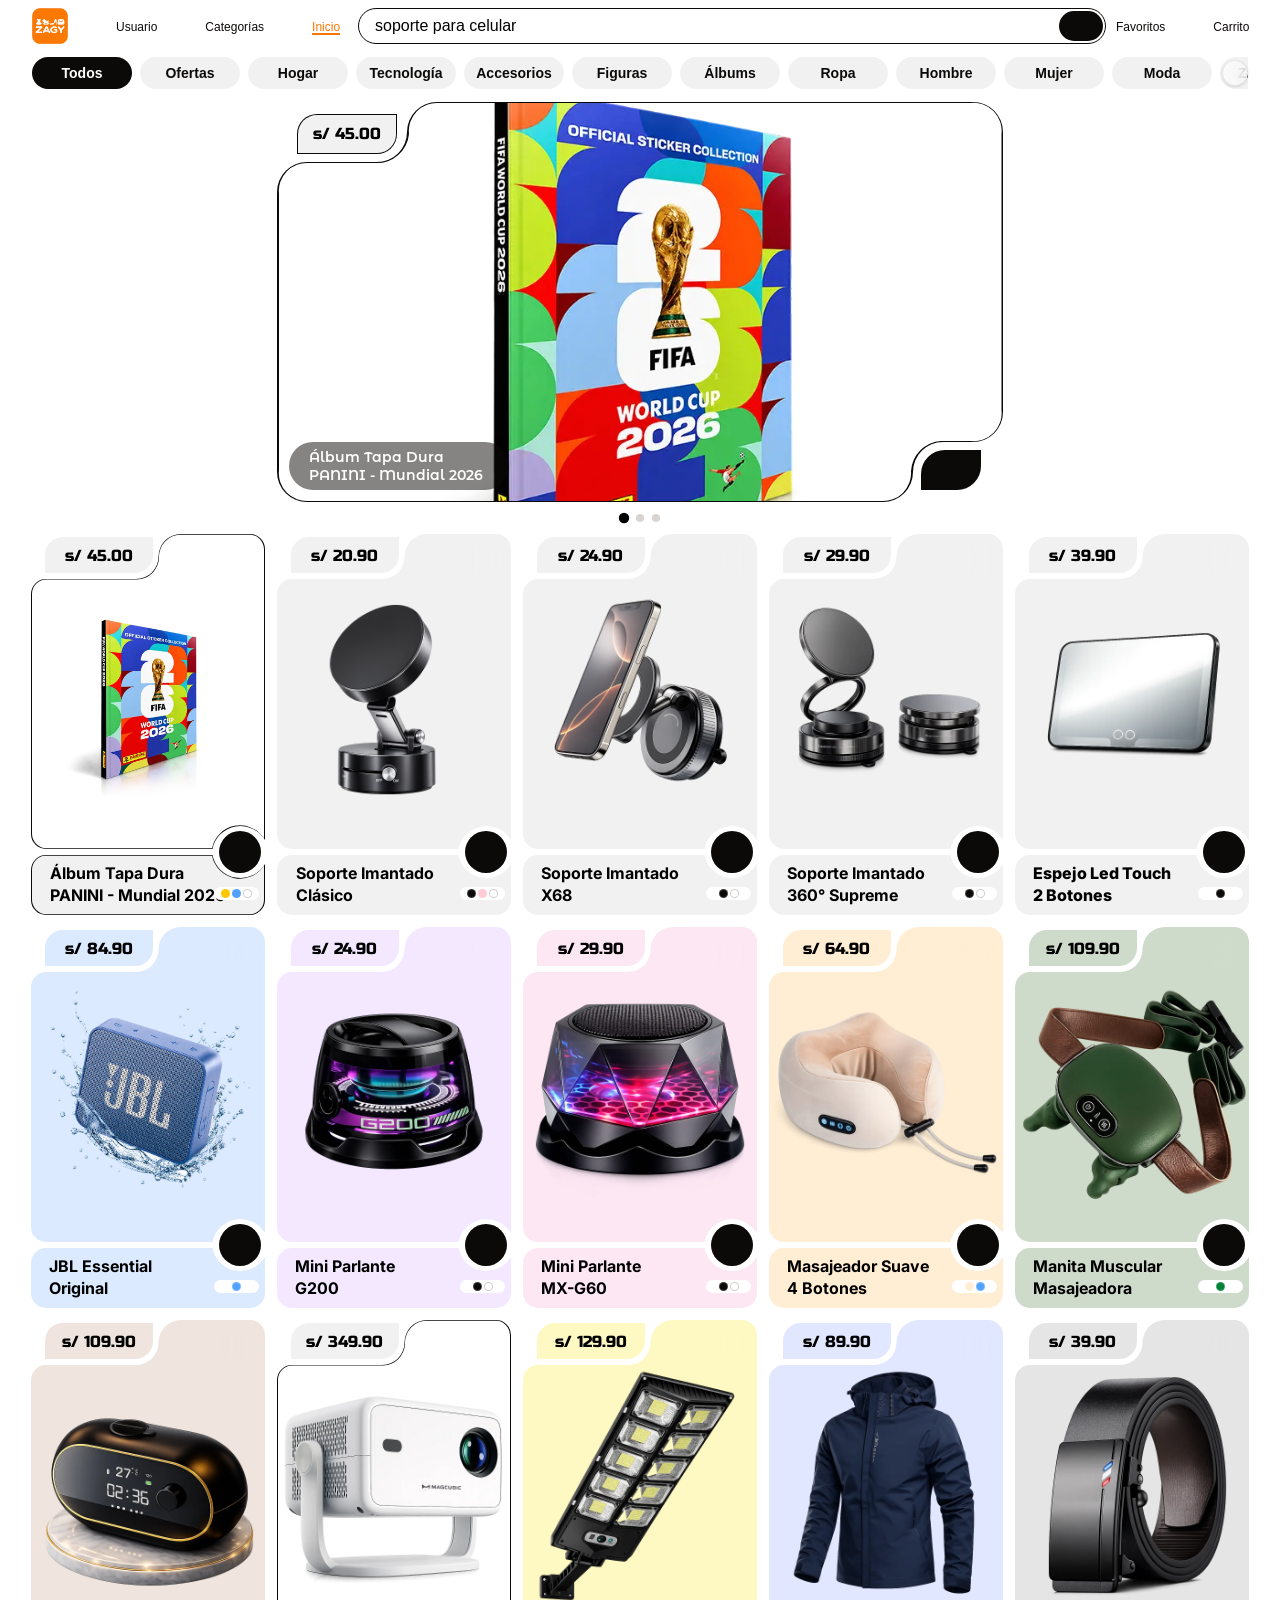
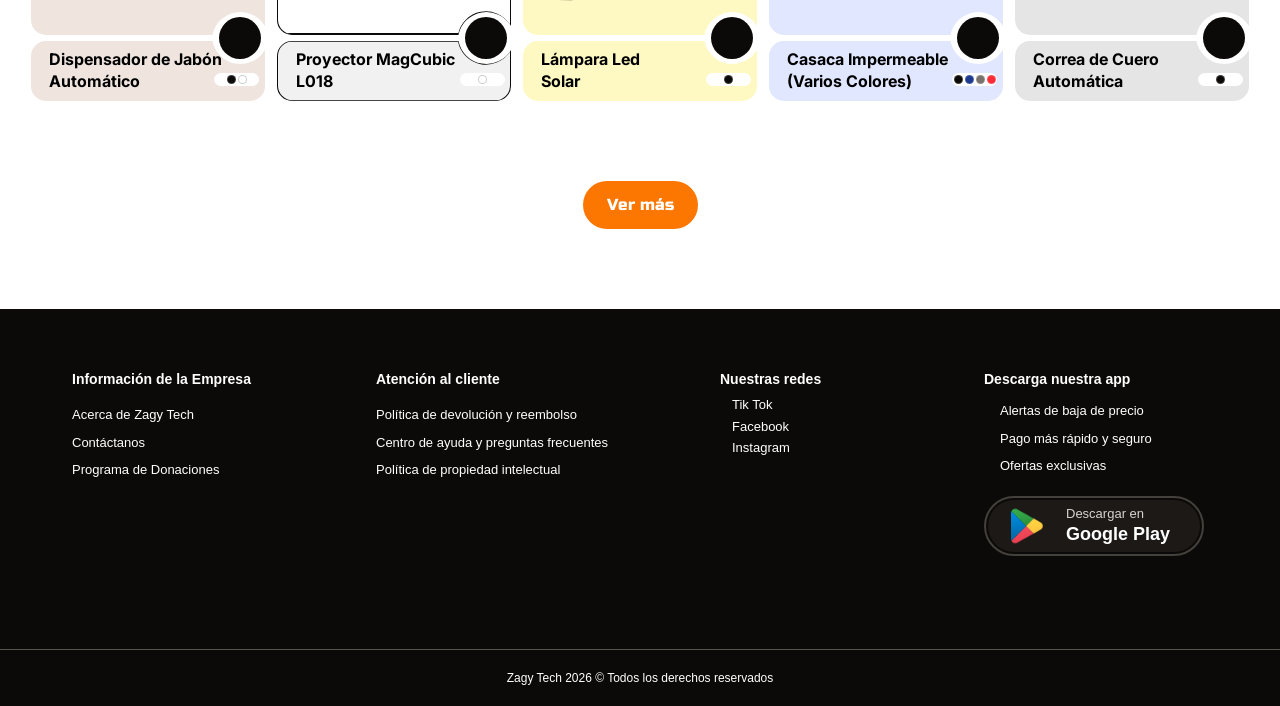
==== index.html @ 10cb9a8f "Subida automatica inteligente" ====
<!DOCTYPE html>
<html lang="en">
<head>
    <meta charset="UTF-8">
    <!-- SOLO ESTE, borra cualquier otro theme-color que tengas -->
    <meta name="theme-color" content="#ffffff" id="theme-color-meta">

    <meta name="viewport" content="width=device-width, initial-scale=1.0">

    <!-- PWA Manifest -->
    <link rel="manifest" href="manifest.json">

    <!-- Theme color para la barra de estado del celular -->
    <meta name="theme-color" content="#FB7701">
    <meta name="apple-mobile-web-app-capable" content="yes">
    <meta name="apple-mobile-web-app-status-bar-style" content="black-translucent">
    <meta name="apple-mobile-web-app-title" content="ZAGY">

    <!-- Iconos Apple (mientras no tengas los .png, usa una imagen que ya tengas) -->
    <link rel="apple-touch-icon" href="assets/icon-192.png">

    <title>ZAGY Tech</title>
    <link rel="preconnect" href="https://fonts.googleapis.com">
    <link rel="preconnect" href="https://fonts.gstatic.com" crossorigin>
    <link href="https://fonts.googleapis.com/css2?family=Inter:ital,opsz,wght@0,14..32,100..900;1,14..32,100..900&family=Montserrat+Alternates:ital,wght@0,100;0,200;0,300;0,400;0,500;0,600;0,700;0,800;0,900;1,100;1,200;1,300;1,400;1,500;1,600;1,700;1,800;1,900&family=Montserrat:ital,wght@0,100..900;1,100..900&family=Playfair+Display:ital,wght@0,400..900;1,400..900&family=Russo+One&display=swap" rel="stylesheet">
    <link rel="stylesheet" href="css/estilos.css?v=6">
    <link href="https://cdn.jsdelivr.net/npm/remixicon@4.9.0/fonts/remixicon.css" rel="stylesheet"/>
    <link rel="stylesheet" href="https://cdn.jsdelivr.net/npm/swiper@11/swiper-bundle.min.css" />
    <base target="_blank">
    <base target="_blank">
    <base target="_blank">
<base target="_blank">
</head>
<body class="bg-white dark:bg-stone-950">

    <!-- BARRA INFERIOR (móvil) -->
    <div class="fixed bottom-2 left-1/2 -translate-x-1/2 z-40 w-90 lg:hidden">
        <div class="cardInicio2 h-15.5 w-full bg-white dark:bg-temu rounded-full absolute -top-0.5 left-0"></div>
        <div class="cardInicio h-15 w-full bg-stone-950 rounded-full relative flex items-center justify-center gap-x-6.5">
            <i class="ri-user-line text-2xl text-white dark:text-stone-400 flex flex-col items-center gap-0 leading-none pb-1.25 textUsuario cursor-pointer"><p class="text-[10px] leading-none mt-0.5 font-semibold" data-i18n="usuario">Usuario</p></i>
            <i class="ri-menu-search-line text-2xl text-white dark:text-stone-400 flex flex-col items-center gap-0 leading-none pb-1.25 textCategorias cursor-pointer"><p class="text-[10px] leading-none mt-0.5 font-semibold" data-i18n="categorias">Categorías</p></i>
            <i class="ri-home-line text-2xl text-white dark:text-stone-400 flex flex-col items-center gap-0 leading-none pb-1.25 textInicio cursor-pointer opacity-0"><p class="text-[10px] leading-none mt-0.5 font-semibold" data-i18n="inicio">Inicio</p></i>
            <i id="text-favoritos" class="ri-poker-hearts-line text-2xl text-white dark:text-stone-400 flex flex-col items-center gap-0 leading-none pb-1.25 textFavoritos cursor-pointer"><p class="text-[10px] leading-none mt-0.5 font-semibold" data-i18n="favoritos">Favoritos</p></i>
            <i id="text-carrito" class="ri-shopping-cart-line text-2xl text-white dark:text-stone-400 flex flex-col items-center gap-0 leading-none pb-1.25 textCarrito cursor-pointer"><p class="text-[10px] leading-none mt-0.5 font-semibold" data-i18n="carrito">Carrito</p></i>
        </div>
    </div>

    <!-- ESFERAS (móvil) -->
    <section class="lg:hidden">
        <div id="btnUsuario" class="fixed bottom-6.25 left-1/2 -translate-x-[calc(50%+120px)] z-50 size-12 rounded-4xl bg-temu flex items-center justify-center hidden"><i class="ri-user-line text-3xl text-white"></i></div>
        <div id="btnCategorias" class="fixed bottom-6.25 left-1/2 -translate-x-[calc(50%+64.6px)] z-50 size-12 rounded-4xl bg-temu flex items-center justify-center hidden"><i class="ri-menu-search-line text-3xl text-white"></i></div>
        <div id="btnInicio" class="fixed bottom-6.25 left-1/2 -translate-x-1/2 z-50 size-12 rounded-4xl bg-temu flex items-center justify-center"><i class="ri-home-line text-3xl text-white pb-0.5"></i></div>
        <div id="btnFavoritos" class="fixed bottom-6.25 left-1/2 -translate-x-[calc(50%-64.6px)] z-50 size-12 rounded-4xl bg-temu flex items-center justify-center hidden"><i class="ri-poker-hearts-line text-3xl text-white"></i></div>
        <div id="btnCarrito" class="fixed bottom-6.25 left-1/2 -translate-x-[calc(50%-120px)] z-50 size-12 rounded-4xl bg-temu flex items-center justify-center hidden"><i class="ri-shopping-cart-line text-3xl text-white"></i></div>
    </section>

    <!-- NAV DESKTOP -->
    <nav class="w-[95vw] h-10 mx-auto relative lg:max-w-7xl">
        <section class="size-9 absolute top-2 flex gap-8 xl:gap-12">
            <img id="logo-zagy" src="assets/logoZagy.webp" alt="logo" class="cursor-pointer">
            <div class="flex gap-8 max-lg:hidden xl:gap-12">
                <button class="nav-desktop group flex flex-col justify-center items-center mt-1 cursor-pointer transition-all duration-300" data-nav="usuario">
                    <i class="ri-user-line text-xl text-stone-950 leading-none transition-colors duration-300 group-hover:text-temu"></i>
                    <p class="text-xs leading-none border-b-2 border-transparent transition-colors duration-300 group-hover:text-temu group-hover:border-temu" data-i18n="usuario">
                        Usuario
                    </p>
                </button>
                <button class="nav-desktop group flex flex-col justify-center items-center mt-1 cursor-pointer transition-all duration-300" data-nav="categorias">
                    <i class="ri-menu-search-line text-xl text-stone-950 leading-none transition-colors duration-300 group-hover:text-temu"></i>
                    <p class="text-xs leading-none border-b-2 border-transparent transition-colors duration-300 group-hover:text-temu group-hover:border-temu" data-i18n="categorias">
                        Categorías
                    </p>
                </button>
                <button class="nav-desktop group flex flex-col justify-center items-center mt-1 cursor-pointer transition-all duration-300" data-nav="inicio">
                    <i class="ri-home-line text-xl text-stone-950 leading-none transition-colors duration-300 group-hover:text-temu"></i>
                    <p class="text-xs leading-none border-b-2 border-transparent transition-colors duration-300 group-hover:text-temu group-hover:border-temu" data-i18n="inicio">
                        Inicio
                    </p>
                </button>
            </div>
        </section>

        <!-- BUSCADOR -->
        <section class="bg-white  dark:bg-stone-900 border border-stone-950 dark:border-t dark:border-b-0 dark:border-stone-950 rounded-4xl absolute right-0 top-2 h-9 w-[82dvw] sm:w-[88dvw] lg:w-157 lg:left-1/2 lg:-translate-x-[calc(50%-74px)] xl:w-187 xl:-translate-x-[calc(50%-92px)] z-90">
            <input id="buscador" class="bg-transparent dark:text-white/50 outline-none pl-4 pr-14 pt-0 text-base w-full h-full rounded-4xl" type="text" placeholder="soporte para celular">
            <button id="search-btn" type="button" class="h-7.5 w-11 rounded-3xl flex items-center justify-center absolute right-0.5 top-0.5 bg-stone-950 dark:bg-stone-950 cursor-pointer btn-epico z-120 border-none touch-manipulation">
                <i class="ri-search-line text-lg text-white dark:text-temu pointer-events-none"></i>
            </button>
            <div id="sugerencias-dropdown" class="absolute top-full left-0 w-full bg-white dark:bg-stone-900 border-x border-b border-stone-950 dark:border-temu rounded-b-4xl max-h-60 overflow-y-auto hidden z-100 shadow-lg"></div>
        </section>
        <!-- .buscador -->

        <section class="w-30 h-9 absolute top-2 flex gap-8 right-0 xl:gap-12 xl:w-33">
            <div class="flex gap-8 max-lg:hidden xl:gap-12">
                <button id="favoritos" class="nav-desktop group flex flex-col justify-center items-center mt-1 cursor-pointer transition-all duration-300" data-nav="favoritos"><i class="ri-poker-hearts-line text-xl text-stone-950 leading-none transition-colors duration-300 group-hover:text-temu"></i><p class="text-xs leading-none border-b-2 border-transparent transition-colors duration-300 group-hover:text-temu group-hover:border-temu" data-i18n="favoritos">Favoritos</p></button>
                <button id="carrito-cambio" class="nav-desktop group flex flex-col justify-center items-center mt-1 cursor-pointer transition-all duration-300" data-nav="carrito"><i class="ri-shopping-cart-line text-xl text-stone-950 leading-none transition-colors duration-300 group-hover:text-temu"></i><p class="text-xs leading-none border-b-2 border-transparent transition-colors duration-300 group-hover:text-temu group-hover:border-temu" data-i18n="carrito">Carrito</p></button>
            </div>
        </section>
    </nav>
    <div class="w-full h-px bg-stone-950/10 mt-3 opacity-0"></div>

    <!-- BOTONES CATEGORIAS -->
    <nav id="nav-categorias" class="w-[95vw] h-10 mb-2 mx-auto relative lg:max-w-7xl">
        <button id="scroll-left" class="hidden lg:hidden absolute left-0 top-1/2 -translate-y-1/2 z-10 w-6.5 h-6.5 bg-white/70 dark:bg-stone-900 backdrop-blur-sm border border-stone-200 dark:border-stone-900 rounded-full items-center justify-center cursor-pointer shadow-sm hover:bg-white dark:hover:bg-temu hover:shadow-md transition-all duration-200">
            <i class="ri-arrow-left-s-line text-lg text-stone-600 dark:text-white/80"></i>
        </button>

        <section id="categorias-scroll" class="flex items-center gap-2 overflow-x-auto scrollbar-hide snap-x snap-mandatory h-full px-1">
            <button data-categoria="todos" class="cat-btn shrink-0 w-25 h-8 bg-stone-950 rounded-4xl flex justify-center items-center cursor-pointer snap-start">
                <p class="text-white font-semibold text-sm" data-i18n="todos">
                    Todos
                </p>
            </button>
            <button data-categoria="ofertas" class="cat-btn shrink-0 w-25 h-8 bg-puro dark:bg-stone-800 hover:bg-plomo dark:hover:bg-stone-900 rounded-4xl flex justify-center items-center cursor-pointer snap-start">
                <p class="text-stone-950 dark:text-white font-semibold text-sm" data-i18n="ofertas">
                    Ofertas
                </p>
            </button>
            <button data-categoria="hogar" class="cat-btn shrink-0 w-25 h-8 bg-puro dark:bg-stone-800 hover:bg-plomo dark:hover:bg-stone-900 rounded-4xl flex justify-center items-center cursor-pointer snap-start">
                <p class="text-stone-950 dark:text-white font-semibold text-sm" data-i18n="hogar">
                    Hogar
                </p>
            </button>
            <button data-categoria="tecnologia" class="cat-btn shrink-0 w-25 h-8 bg-puro hover:bg-plomo rounded-4xl flex justify-center items-center cursor-pointer snap-start"><p class="text-stone-950 font-semibold text-sm" data-i18n="tecnologia">Tecnología</p></button>
            <button data-categoria="accesorios" class="cat-btn shrink-0 w-25 h-8 bg-puro hover:bg-plomo rounded-4xl flex justify-center items-center cursor-pointer snap-start"><p class="text-stone-950 font-semibold text-sm" data-i18n="accesorios">Accesorios</p></button>
            <button data-categoria="figuras" class="cat-btn shrink-0 w-25 h-8 bg-puro hover:bg-plomo rounded-4xl flex justify-center items-center cursor-pointer snap-start"><p class="text-stone-950 font-semibold text-sm" data-i18n="figuras">Figuras</p></button>
            <button data-categoria="albums" class="cat-btn shrink-0 w-25 h-8 bg-puro hover:bg-plomo rounded-4xl flex justify-center items-center cursor-pointer snap-start"><p class="text-stone-950 font-semibold text-sm" data-i18n="albums">Álbums</p></button>
            <button data-categoria="ropa" class="cat-btn shrink-0 w-25 h-8 bg-puro hover:bg-plomo rounded-4xl flex justify-center items-center cursor-pointer snap-start"><p class="text-stone-950 font-semibold text-sm" data-i18n="ropa">Ropa</p></button>
            <button data-categoria="hombre" class="cat-btn shrink-0 w-25 h-8 bg-puro hover:bg-plomo rounded-4xl flex justify-center items-center cursor-pointer snap-start"><p class="text-stone-950 font-semibold text-sm" data-i18n="hombre">Hombre</p></button>
            <button data-categoria="mujer" class="cat-btn shrink-0 w-25 h-8 bg-puro hover:bg-plomo rounded-4xl flex justify-center items-center cursor-pointer snap-start"><p class="text-stone-950 font-semibold text-sm" data-i18n="mujer">Mujer</p></button>
            <button data-categoria="moda" class="cat-btn shrink-0 w-25 h-8 bg-puro hover:bg-plomo rounded-4xl flex justify-center items-center cursor-pointer snap-start"><p class="text-stone-950 font-semibold text-sm" data-i18n="moda">Moda</p></button>
            <button data-categoria="zapatillas" class="cat-btn shrink-0 w-25 h-8 bg-puro hover:bg-plomo rounded-4xl flex justify-center items-center cursor-pointer snap-start"><p class="text-stone-950 font-semibold text-sm" data-i18n="zapatillas">Zapatillas</p></button>
            <button data-categoria="relojes" class="cat-btn shrink-0 w-25 h-8 bg-puro hover:bg-plomo rounded-4xl flex justify-center items-center cursor-pointer snap-start"><p class="text-stone-950 font-semibold text-sm" data-i18n="relojes">Relojes</p></button>
            <button data-categoria="perfumes" class="cat-btn shrink-0 w-25 h-8 bg-puro hover:bg-plomo rounded-4xl flex justify-center items-center cursor-pointer snap-start"><p class="text-stone-950 font-semibold text-sm" data-i18n="perfumes">Perfumes</p></button>
            <button data-categoria="joyeria" class="cat-btn shrink-0 w-25 h-8 bg-puro hover:bg-plomo rounded-4xl flex justify-center items-center cursor-pointer snap-start"><p class="text-stone-950 font-semibold text-sm" data-i18n="joyeria">Joyería</p></button>
            <button data-categoria="licores" class="cat-btn shrink-0 w-25 h-8 bg-puro hover:bg-plomo rounded-4xl flex justify-center items-center cursor-pointer snap-start"><p class="text-stone-950 font-semibold text-sm" data-i18n="licores">Licores</p></button>
        </section>

        <button id="scroll-right" class="hidden lg:flex absolute right-0 top-1/2 -translate-y-1/2 z-10 w-6.5 h-6.5 bg-white/70 dark:bg-stone-900 backdrop-blur-sm border border-stone-200 dark:border-stone-900 rounded-full items-center justify-center cursor-pointer shadow-sm hover:bg-white dark:hover:bg-temu hover:shadow-md transition-all duration-200">
            <i class="ri-arrow-right-s-line text-lg text-stone-600 dark:text-white/80"></i>
        </button>
    </nav>
    <div class="w-full h-px bg-stone-950/10 opacity-0"></div>
    <!-- ================================================================ -->
    

    <!-- ================================================================ -->
    <!-- HERO TODOS -->
    <section id="hero-todos" class="hero-container w-[350px] mx-auto lg:max-w-7xl pb-8 relative sm:w-[726px]">
        <div id="swiper-todos" class="swiper hero-swiper relative overflow-hidden">
            <div class="swiper-wrapper hero-track">

                <div class="swiper-slide relative w-full h-70" data-id="1" data-titulo="Álbum Tapa Dura" data-subtitulo="PANINI - 2026" data-precio="45.00" data-imagen="assets/06 mundial.webp">
                    <div class="absolute inset-0 cardHero bg-stone-950 dark:bg-temu"></div>
                    <div class="absolute cardHeroInner bg-white dark:bg-stone-900 overflow-hidden inset-0">
                        <img src="assets/06 mundial.webp" class="w-full h-full object-cover object-[50%_40%]">
                    </div>
                    <button class="btn-favorito-hero absolute top-3 right-5 z-20 size-8 bg-white/80 dark:bg-stone-900 backdrop-blur-sm rounded-full flex items-center justify-center cursor-pointer transition-all duration-300 hover:scale-110">
                        <i class="ri-heart-line text-lg text-stone-950 dark:text-white/20 transition-colors duration-200"></i>
                    </button>
                    <div class="absolute w-25 h-10 bg-stone-950 dark:bg-stone-800 z-10 top-3 left-5 cardPrecioHero cursor-pointer"></div>
                    <div class="btn-precio absolute w-25 h-10 bg-puro dark:bg-stone-800 dark:text-temu z-10 top-3 left-5 cardPrecioHeroInner flex justify-center items-center cursor-pointer">
                        <p class="font-Russo text-[16px] iconoPrecio">s/ 45.00</p>
                    </div>
                    <button class="btn-epico absolute w-15 h-10 bg-stone-950 dark:bg-stone-800 z-10 bottom-3 right-5.5 flex justify-center items-center rounded-tl-3xl rounded-br-3xl cursor-pointer transition-transform duration-300">
                        <i class="ri-shopping-cart-line text-xl text-white dark:text-temu"></i>
                    </button>
                    <div class="absolute w-55 h-12 bg-stone-950/50 dark:bg-stone-950/90 z-10 bottom-3 left-3 flex justify-center items-start rounded-4xl flex-col gap-1 text-white dark:text-temu">
                        <p class="font-MontAlternates font-semibold pl-5 text-[14px] leading-none">
                            Álbum Tapa Dura
                        </p>
                        <p class="font-MontAlternates font-semibold pl-5 text-[14px] leading-none">
                            PANINI - Mundial 2026
                        </p>
                    </div>
                </div>

                <div class="swiper-slide relative w-full h-70" data-id="11" data-titulo="Dispensador de Jabón" data-subtitulo="Automático" data-precio="109.90" data-imagen="assets/21 DISPENSADOR DE JABÓN/00.webp">
                    <div class="absolute inset-0 cardHero bg-stone-950 dark:bg-temu"></div>
                    <div class="absolute cardHeroInner bg-white dark:bg-stone-900 overflow-hidden inset-0"><img src="assets/21 DISPENSADOR DE JABÓN/00.webp" class="w-full h-full object-cover object-[50%_40%] sm:object-[50%_60%]"></div>
                    <button class="btn-favorito-hero absolute top-3 right-5 z-20 size-8 bg-white/80 dark:bg-stone-900 backdrop-blur-sm rounded-full flex items-center justify-center cursor-pointer transition-all duration-300 hover:scale-110">
                        <i class="ri-heart-line text-lg text-stone-950 dark:text-white/20 transition-colors duration-200"></i>
                    </button>
                    <div class="absolute w-25 h-10 bg-stone-950 dark:bg-stone-800 z-10 top-3 left-5 cardPrecioHero cursor-pointer"></div>
                    <div class="btn-precio absolute w-25 h-10 bg-puro dark:bg-stone-800 dark:text-temu z-10 top-3 left-5 cardPrecioHeroInner flex justify-center items-center cursor-pointer">
                        <p class="font-Russo text-[16px] iconoPrecio">
                            s/ 109.90
                        </p>
                    </div>
                    <button class="btn-epico absolute w-15 h-10 bg-stone-950 dark:bg-stone-800 z-10 bottom-3 right-5.5 flex justify-center items-center rounded-tl-3xl rounded-br-3xl cursor-pointer transition-transform duration-300">
                        <i class="ri-shopping-cart-line text-xl text-white dark:text-temu"></i>
                    </button>
                    <div class="absolute w-55 h-12 bg-stone-950/50 dark:bg-stone-950/90 z-10 bottom-3 left-3 flex justify-center items-start rounded-4xl flex-col gap-1 text-white dark:text-temu">
                        <p class="font-MontAlternates font-semibold pl-5 text-[14px] leading-none">
                            Dispensador de Jabón
                        </p>
                        <p class="font-MontAlternates font-semibold pl-5 text-[14px] leading-none">
                            Automático
                        </p>
                    </div>
                </div>

                <div class="swiper-slide relative w-full h-70" data-id="4" data-titulo="Soporte Imantado" data-subtitulo="360° Supreme" data-precio="29.90" data-imagen="assets/03 SOPORTE IMANTADO 360 -SUPREME/01.webp">
                    <div class="absolute inset-0 cardHero bg-stone-950 dark:bg-temu"></div>
                    <div class="absolute cardHeroInner bg-white dark:bg-stone-900 overflow-hidden inset-0"><img src="assets/03 SOPORTE IMANTADO 360 -SUPREME/01.webp" class="w-full h-full object-cover object-[50%_40%] sm:object-[50%_50%]"></div>
                    <button class="btn-favorito-hero absolute top-3 right-5 z-20 size-8 bg-white/80 dark:bg-stone-900 backdrop-blur-sm rounded-full flex items-center justify-center cursor-pointer transition-all duration-300 hover:scale-110">
                        <i class="ri-heart-line text-lg text-stone-950 dark:text-white/20 transition-colors duration-200"></i>
                    </button>
                    <div class="absolute w-25 h-10 bg-stone-950 dark:bg-stone-800 z-10 top-3 left-5 cardPrecioHero cursor-pointer"></div>
                    <div class="btn-precio absolute w-25 h-10 bg-puro dark:bg-stone-800 dark:text-temu z-10 top-3 left-5 cardPrecioHeroInner flex justify-center items-center cursor-pointer">
                        <p class="font-Russo text-[16px] iconoPrecio">
                            s/ 29.90
                        </p>
                    </div>
                    <button class="btn-epico absolute w-15 h-10 bg-stone-950 dark:bg-stone-800 z-10 bottom-3 right-5.5 flex justify-center items-center rounded-tl-3xl rounded-br-3xl cursor-pointer transition-transform duration-300">
                        <i class="ri-shopping-cart-line text-xl text-white dark:text-temu"></i>
                    </button>
                    <div class="absolute w-55 h-12 bg-stone-950/50 dark:bg-stone-950/90 z-10 bottom-3 left-3 flex justify-center items-start rounded-4xl flex-col gap-1 text-white dark:text-temu">
                        <p class="font-MontAlternates font-semibold pl-5 text-[14px] leading-none">
                            Soporte Imantado
                        </p>
                        <p class="font-MontAlternates font-semibold pl-5 text-[14px] leading-none">
                            360° Supreme
                        </p>
                    </div>
                </div>
            </div>
        </div>
        <div class="swiper-pagination pagination-todos flex justify-center gap-2 mb-1"></div>
    </section>

    <!-- HERO HOGAR -->
    <!-- <section id="hero-hogar" class="hero-container w-[350px] mx-auto lg:max-w-7xl pb-8 relative sm:w-[726px] hidden">
        <div id="swiper-hogar" class="swiper hero-swiper relative overflow-hidden">
            <div class="swiper-wrapper hero-track">
                <div class="swiper-slide relative w-full h-70" data-id="1" data-titulo="Álbum Tapa Dura" data-subtitulo="PANINI - Mundial 2026" data-precio="45.00" data-imagen="assets/06.jpg">
                    <div class="absolute inset-0 cardHero bg-stone-950"></div>
                    <div class="absolute cardHeroInner bg-white overflow-hidden inset-0"><img src="assets/06.jpg" class="w-full h-full object-cover object-[50%_40%]"></div>
                    <button class="btn-favorito-hero absolute top-3 right-5 z-20 size-8 bg-white/80 backdrop-blur-sm rounded-full flex items-center justify-center cursor-pointer transition-all duration-300 hover:scale-110"><i class="ri-heart-line text-lg text-stone-950 transition-colors duration-200"></i></button>
                    <div class="absolute w-25 h-10 bg-stone-950 z-10 top-3 left-5 cardPrecioHero cursor-pointer"></div>
                    <div class="btn-precio absolute w-25 h-10 bg-puro z-10 top-3 left-5 cardPrecioHeroInner flex justify-center items-center cursor-pointer"><p class="font-Russo text-[16px] iconoPrecio">s/ 45.00</p></div>
                    <button class="btn-epico absolute w-15 h-10 bg-stone-950 z-10 bottom-3 right-5.5 flex justify-center items-center rounded-tl-3xl rounded-br-3xl cursor-pointer transition-transform duration-300"><i class="ri-shopping-cart-line text-xl text-white"></i></button>
                    <div class="absolute w-55 h-12 bg-stone-950/50 z-10 bottom-3 left-3 flex justify-center items-start rounded-4xl flex-col gap-1"><p class="text-white font-MontAlternates font-semibold pl-5 text-[14px] leading-none">Álbum Tapa Dura</p><p class="text-white font-MontAlternates font-semibold pl-5 text-[14px] leading-none">PANINI - Mundial 2026</p></div>
                </div>

                <div class="swiper-slide relative w-full h-70" data-id="11" data-titulo="Dispensador de Jabón" data-subtitulo="Automático" data-precio="109.90" data-imagen="assets/21 DISPENSADOR DE JABÓN/00.webp">
                    <div class="absolute inset-0 cardHero bg-stone-950"></div>
                    <div class="absolute cardHeroInner bg-white overflow-hidden inset-0"><img src="assets/21 DISPENSADOR DE JABÓN/00.webp" class="w-full h-full object-cover object-[50%_40%] sm:object-[50%_60%]"></div>
                    <button class="btn-favorito-hero absolute top-3 right-5 z-20 size-8 bg-white/80 backdrop-blur-sm rounded-full flex items-center justify-center cursor-pointer transition-all duration-300 hover:scale-110"><i class="ri-heart-line text-lg text-stone-950 transition-colors duration-200"></i></button>
                    <div class="absolute w-25 h-10 bg-stone-950 z-10 top-3 left-5 cardPrecioHero cursor-pointer"></div>
                    <div class="btn-precio absolute w-25 h-10 bg-puro z-10 top-3 left-5 cardPrecioHeroInner flex justify-center items-center cursor-pointer"><p class="font-Russo text-[16px] iconoPrecio">s/ 109.90</p></div>
                    <button class="btn-epico absolute w-15 h-10 bg-stone-950 z-10 bottom-3 right-5.5 flex justify-center items-center rounded-tl-3xl rounded-br-3xl cursor-pointer transition-transform duration-300"><i class="ri-shopping-cart-line text-xl text-white"></i></button>
                    <div class="absolute w-55 h-12 bg-stone-950/50 z-10 bottom-3 left-3 flex justify-center items-start rounded-4xl flex-col gap-1"><p class="text-white font-MontAlternates font-semibold pl-5 text-[14px] leading-none">Dispensador de Jabón</p><p class="text-white font-MontAlternates font-semibold pl-5 text-[14px] leading-none">Automático</p></div>
                </div>

                <div class="swiper-slide relative w-full h-70" data-id="4" data-titulo="Soporte Imantado" data-subtitulo="360° Supreme" data-precio="29.90" data-imagen="assets/03 SOPORTE IMANTADO 360 -SUPREME/01.webp">
                    <div class="absolute inset-0 cardHero bg-stone-950"></div>
                    <div class="absolute cardHeroInner bg-white overflow-hidden inset-0"><img src="assets/03 SOPORTE IMANTADO 360 -SUPREME/01.webp" class="w-full h-full object-cover object-[50%_40%] sm:object-[50%_50%]"></div>
                    <button class="btn-favorito-hero absolute top-3 right-5 z-20 size-8 bg-white/80 backdrop-blur-sm rounded-full flex items-center justify-center cursor-pointer transition-all duration-300 hover:scale-110"><i class="ri-heart-line text-lg text-stone-950 transition-colors duration-200"></i></button>
                    <div class="absolute w-25 h-10 bg-stone-950 z-10 top-3 left-5 cardPrecioHero cursor-pointer"></div>
                    <div class="btn-precio absolute w-25 h-10 bg-puro z-10 top-3 left-5 cardPrecioHeroInner flex justify-center items-center cursor-pointer"><p class="font-Russo text-[16px] iconoPrecio">s/ 29.90</p></div>
                    <button class="btn-epico absolute w-15 h-10 bg-stone-950 z-10 bottom-3 right-5.5 flex justify-center items-center rounded-tl-3xl rounded-br-3xl cursor-pointer transition-transform duration-300"><i class="ri-shopping-cart-line text-xl text-white"></i></button>
                    <div class="absolute w-55 h-12 bg-stone-950/50 z-10 bottom-3 left-3 flex justify-center items-start rounded-4xl flex-col gap-1"><p class="text-white font-MontAlternates font-semibold pl-5 text-[14px] leading-none">Soporte Imantado</p><p class="text-white font-MontAlternates font-semibold pl-5 text-[14px] leading-none">360° Supreme</p></div>
                </div>
            </div>
        </div>
        <div class="swiper-pagination pagination-hogar flex justify-center gap-2 mb-1"></div>
    </section> -->

    <!-- HERO TECNOLOGIA -->
    <!-- <section id="hero-tecnologia" class="hero-container w-[350px] mx-auto lg:max-w-7xl pb-8 relative sm:w-[726px] hidden">
        <div id="swiper-tecnologia" class="swiper hero-swiper relative overflow-hidden">
            <div class="swiper-wrapper hero-track">
                <div class="swiper-slide relative w-full h-70" data-id="6" data-titulo="JBL Essential" data-subtitulo="Original" data-precio="84.90" data-imagen="assets/06 JBL ESSENTIAL/01.webp">
                    <div class="absolute inset-0 cardHero bg-stone-950"></div>
                    <div class="absolute cardHeroInner bg-white overflow-hidden inset-0"><img src="assets/06 JBL ESSENTIAL/01.webp" class="w-full h-full object-cover object-[50%_50%]"></div>
                    <button class="btn-favorito-hero absolute top-3 right-5 z-20 size-8 bg-white/80 backdrop-blur-sm rounded-full flex items-center justify-center cursor-pointer transition-all duration-300 hover:scale-110"><i class="ri-heart-line text-lg text-stone-950 transition-colors duration-200"></i></button>
                    <div class="absolute w-25 h-10 bg-stone-950 z-10 top-3 left-5 cardPrecioHero cursor-pointer"></div>
                    <div class="btn-precio absolute w-25 h-10 bg-puro z-10 top-3 left-5 cardPrecioHeroInner flex justify-center items-center cursor-pointer"><p class="font-Russo text-[16px] iconoPrecio">s/ 84.90</p></div>
                    <button class="btn-epico absolute w-15 h-10 bg-stone-950 z-10 bottom-3 right-5.5 flex justify-center items-center rounded-tl-3xl rounded-br-3xl cursor-pointer transition-transform duration-300"><i class="ri-shopping-cart-line text-xl text-white"></i></button>
                    <div class="absolute w-55 h-12 bg-stone-950/50 z-10 bottom-3 left-3 flex justify-center items-start rounded-4xl flex-col gap-1"><p class="text-white font-MontAlternates font-semibold pl-5 text-[14px] leading-none">JBL Essential</p><p class="text-white font-MontAlternates font-semibold pl-5 text-[14px] leading-none">Original</p></div>
                </div>

                <div class="swiper-slide relative w-full h-70" data-id="12" data-titulo="Proyector MagCubic" data-subtitulo="L018" data-precio="349.90" data-imagen="assets/22 PROYECTOR L018/01.webp">
                    <div class="absolute inset-0 cardHero bg-stone-950"></div>
                    <div class="absolute cardHeroInner bg-white overflow-hidden inset-0"><img src="assets/22 PROYECTOR L018/01.webp" class="w-full h-full object-cover object-[50%_40%] sm:object-[50%_35%]"></div>
                    <button class="btn-favorito-hero absolute top-3 right-5 z-20 size-8 bg-white/80 backdrop-blur-sm rounded-full flex items-center justify-center cursor-pointer transition-all duration-300 hover:scale-110"><i class="ri-heart-line text-lg text-stone-950 transition-colors duration-200"></i></button>
                    <div class="absolute w-25 h-10 bg-stone-950 z-10 top-3 left-5 cardPrecioHero cursor-pointer"></div>
                    <div class="btn-precio absolute w-25 h-10 bg-puro z-10 top-3 left-5 cardPrecioHeroInner flex justify-center items-center cursor-pointer"><p class="font-Russo text-[16px] iconoPrecio">s/ 349.90</p></div>
                    <button class="btn-epico absolute w-15 h-10 bg-stone-950 z-10 bottom-3 right-5.5 flex justify-center items-center rounded-tl-3xl rounded-br-3xl cursor-pointer transition-transform duration-300"><i class="ri-shopping-cart-line text-xl text-white"></i></button>
                    <div class="absolute w-55 h-12 bg-stone-950/50 z-10 bottom-3 left-3 flex justify-center items-start rounded-4xl flex-col gap-1"><p class="text-white font-MontAlternates font-semibold pl-5 text-[14px] leading-none">Proyector MagCubic</p><p class="text-white font-MontAlternates font-semibold pl-5 text-[14px] leading-none">L018</p></div>
                </div>

                <div class="swiper-slide relative w-full h-70" data-id="9" data-titulo="Masajeador Suave" data-subtitulo="4 Botones" data-precio="64.90" data-imagen="assets/12 ALMOHADA DE 4 BOTONES/01.webp">
                    <div class="absolute inset-0 cardHero bg-stone-950"></div>
                    <div class="absolute cardHeroInner bg-white overflow-hidden inset-0"><img src="assets/12 ALMOHADA DE 4 BOTONES/01.webp" class="w-full h-full object-cover object-[50%_40%] sm:object-[50%_50%]"></div>
                    <button class="btn-favorito-hero absolute top-3 right-5 z-20 size-8 bg-white/80 backdrop-blur-sm rounded-full flex items-center justify-center cursor-pointer transition-all duration-300 hover:scale-110"><i class="ri-heart-line text-lg text-stone-950 transition-colors duration-200"></i></button>
                    <div class="absolute w-25 h-10 bg-stone-950 z-10 top-3 left-5 cardPrecioHero cursor-pointer"></div>
                    <div class="btn-precio absolute w-25 h-10 bg-puro z-10 top-3 left-5 cardPrecioHeroInner flex justify-center items-center cursor-pointer"><p class="font-Russo text-[16px] iconoPrecio">s/ 64.90</p></div>
                    <button class="btn-epico absolute w-15 h-10 bg-stone-950 z-10 bottom-3 right-5.5 flex justify-center items-center rounded-tl-3xl rounded-br-3xl cursor-pointer transition-transform duration-300"><i class="ri-shopping-cart-line text-xl text-white"></i></button>
                    <div class="absolute w-55 h-12 bg-stone-950/50 z-10 bottom-3 left-3 flex justify-center items-start rounded-4xl flex-col gap-1"><p class="text-white font-MontAlternates font-semibold pl-5 text-[14px] leading-none">Masajeador Suave</p><p class="text-white font-MontAlternates font-semibold pl-5 text-[14px] leading-none">4 Botones</p></div>
                </div>

                <div class="swiper-slide relative w-full h-70" data-id="7" data-titulo="Mini Parlante" data-subtitulo="G200" data-precio="24.90" data-imagen="assets/07 MINI PARLANTE G200/02.webp">
                    <div class="absolute inset-0 cardHero bg-stone-950"></div>
                    <div class="absolute cardHeroInner bg-white overflow-hidden inset-0"><img src="assets/07 MINI PARLANTE G200/02.webp" class="w-full h-full object-cover object-[50%_40%] sm:object-[50%_15%]"></div>
                    <button class="btn-favorito-hero absolute top-3 right-5 z-20 size-8 bg-white/80 backdrop-blur-sm rounded-full flex items-center justify-center cursor-pointer transition-all duration-300 hover:scale-110"><i class="ri-heart-line text-lg text-stone-950 transition-colors duration-200"></i></button>
                    <div class="absolute w-25 h-10 bg-stone-950 z-10 top-3 left-5 cardPrecioHero cursor-pointer"></div>
                    <div class="btn-precio absolute w-25 h-10 bg-puro z-10 top-3 left-5 cardPrecioHeroInner flex justify-center items-center cursor-pointer"><p class="font-Russo text-[16px] iconoPrecio">s/ 24.90</p></div>
                    <button class="btn-epico absolute w-15 h-10 bg-stone-950 z-10 bottom-3 right-5.5 flex justify-center items-center rounded-tl-3xl rounded-br-3xl cursor-pointer transition-transform duration-300"><i class="ri-shopping-cart-line text-xl text-white"></i></button>
                    <div class="absolute w-55 h-12 bg-stone-950/50 z-10 bottom-3 left-3 flex justify-center items-start rounded-4xl flex-col gap-1"><p class="text-white font-MontAlternates font-semibold pl-5 text-[14px] leading-none">Mini Parlante</p><p class="text-white font-MontAlternates font-semibold pl-5 text-[14px] leading-none">G200</p></div>
                </div>
            </div>
        </div>
        <div class="swiper-pagination pagination-tecnologia flex justify-center gap-2 mb-1"></div>
    </section> -->

    <!-- ================================================================ -->
    

    <!-- ================================================================ -->
    <!-- CARDS PRODUCTOS -->
    <section id="product-grid" class="w-[350px] mb-6 h-full mx-auto relative lg:max-w-7xl flex justify-start gap-x-1.5 gap-y-3 flex-wrap sm:gap-x-3 sm:w-[726px] lg:w-[972px] xl:w-[1218px]">

        <!-- 01 ALBUM PANINI -->
        <article class="producto-tienda cat-albums cat-ofertas w-[172px] h-[254px] relative sm:w-[234px] sm:h-[381px]" data-id="1" data-titulo="Álbum Tapa Dura" data-subtitulo="PANINI - 2026" data-precio="45.00" data-imagen="assets/06 mundial.webp">
            <div class="absolute inset-0 bg-stone-950 dark:bg-temu cardProducto"></div>
            <div class="w-[172px] h-52.5 bg-white dark:bg-stone-900 cardProductoInner absolute inset-0 overflow-hidden border border-stone-950 dark:border-temu sm:w-[234px] sm:h-78.75">
                <img src="assets/06 mundial.webp" alt="" class="w-full h-full object-contain object-[50%_70%] sm:object-[50%_60%]">
            </div>
            <button class="btn-favorito absolute top-1.5 right-1.5 z-20 size-6 backdrop-blur-sm rounded-full flex items-center justify-center cursor-pointer transition-all duration-300 hover:scale-110 sm:size-9 sm:top-2 sm:right-2">
                <i class="ri-heart-line text-sm text-stone-950 dark:text-white/20 transition-colors duration-200 sm:text-lg"></i>
            </button>
            <div class="w-18 h-6 absolute top-0.5 left-2.25 bg-puro dark:bg-stone-800 dark:text-temu border border-puro dark:border-stone-800 rounded-br-xl rounded-tl-xl flex items-center justify-center cursor-pointer btn-precio sm:w-27 sm:h-9 sm:top-0.75 sm:left-[13.5px] sm:rounded-br-[18px] sm:rounded-tl-[18px]">
                <p class="font-Russo text-xs pt-0.25 sm:text-base">s/ 45.00</p>
            </div>
            <button class="btn-agregar-carrito size-7 bg-stone-950 dark:bg-stone-800 absolute right-[2.5px] bottom-[28px] rounded-4xl z-10 flex justify-center items-center cursor-pointer transition-transform duration-300 btn-epico sm:size-10.5 sm:right-[3.75px] sm:bottom-[42px]" data-id="1" data-titulo="Álbum Tapa Dura" data-subtitulo="PANINI - Mundial 2026" data-precio="45.00" data-imagen="assets/06 mundial.webp">
                <i class="ri-shopping-cart-2-line text-white dark:text-temu text-[13px] pb-px pl-px sm:text-[19.5px] sm:pl-[0.5px] sm:pb-[1.5px]"></i>
            </button>
            <div class="absolute bg-stone-950 dark:bg-temu bottom-0 cardInfo w-[172px] h-10 sm:w-[234px] sm:h-15"></div>
            <div class="w-[172px] h-10 absolute bottom-0 bg-puro dark:bg-stone-900 dark:text-temu cardInfoInner flex flex-col justify-center border border-stone-950 dark:border-temu sm:w-[234px] sm:h-15 ">
                <p class="font-Inter text-xs font-bold pl-3 w-34 cursor-default sm:w-51 sm:text-base sm:leading-none sm:pl-4.5 sm:pt-0.25">
                    Álbum Tapa Dura
                </p>
                <p class="font-Inter text-xs font-bold pl-3 w-34 cursor-default sm:w-51 sm:text-base sm:mt-0.5 sm:pl-4.5">
                    PANINI - 2026
                </p>
            </div>
            <button class="absolute bg-white dark:bg-stone-600 right-1 bottom-2.5 w-7.5 h-2.25 z-10 rounded-4xl flex justify-center items-center gap-0.5 btn-precio sm:w-11.25 sm:h-[13.5px] sm:right-1.5 sm:bottom-3.75">
                <div class="size-1.5 bg-yellow-400 rounded-4xl sm:size-2.25"></div>
                <div class="size-1.5 bg-blue-400 rounded-4xl sm:size-2.25"></div>
                <div class="size-1.5 bg-white border border-stone-950/20 rounded-4xl sm:size-2.25"></div>
            </button>
        </article>

        <!-- 02 SOPORTE IMANTADO CLÁSICO -->
        <article class="producto-tienda cat-accesorios w-[172px] h-[254px] relative sm:w-[234px] sm:h-[381px]" data-id="2" data-titulo="Soporte Imantado" data-subtitulo="Clásico" data-precio="20.90" data-imagen="assets/01 SOPORTE IMANTADO/01.webp">
            <div class="absolute inset-0 bg-puro dark:bg-stone-800 cardProducto"></div>
            <div class="w-[172px] h-52.5 bg-puro dark:bg-stone-800 border border-puro dark:border-stone-800 cardProductoInner absolute overflow-hidden sm:w-[234px] sm:h-78.75">
                <img src="assets/01 SOPORTE IMANTADO/01.webp" alt="" class="w-full h-full object-contain object-[50%_70%] sm:object-[50%_60%]">
            </div>
            <button class="btn-favorito absolute top-1.5 right-1.5 z-20 size-6 backdrop-blur-sm rounded-full flex items-center justify-center cursor-pointer transition-all duration-300 hover:scale-110 sm:size-9 sm:top-2 sm:right-2">
                <i class="ri-heart-line text-sm text-stone-950 transition-colors duration-200 sm:text-lg"></i>
            </button>
            <div class="w-18 h-6 absolute top-0.5 left-2.25 bg-puro dark:bg-stone-900 dark:text-temu dark:border dark:border-stone-900 rounded-br-xl rounded-tl-xl flex items-center justify-center cursor-pointer btn-precio sm:w-27 sm:h-9 sm:top-0.75 sm:left-[13.5px] sm:rounded-br-[18px] sm:rounded-tl-[18px]">
                <p class="font-Russo text-xs pt-0.25 sm:text-base">s/ 20.90</p>
            </div>
            <button class="btn-agregar-carrito size-7 bg-stone-950 dark:bg-stone-800 absolute right-[2.5px] bottom-[28px] rounded-4xl z-10 flex justify-center items-center cursor-pointer transition-transform duration-300 btn-epico sm:size-10.5 sm:right-[3.75px] sm:bottom-[42px]" data-id="2" data-titulo="Soporte Imantado" data-subtitulo="Clásico" data-precio="20.90" data-imagen="assets/01 SOPORTE IMANTADO/01.webp">
                <i class="ri-shopping-cart-2-line text-white dark:text-temu text-[13px] pb-px pl-px sm:text-[19.5px] sm:pl-[0.5px] sm:pb-[1.5px]"></i>
            </button>
            <div class="absolute bg-puro dark:bg-stone-900 bottom-0 cardInfo w-[172px] h-10 sm:w-[234px] sm:h-15"></div>
            <div class="w-[172px] h-10 absolute bottom-0 bg-puro dark:bg-stone-900 dark:text-temu border border-puro dark:border-stone-900 cardInfoInner flex flex-col justify-center sm:w-[234px] sm:h-15">
                <p class="font-Inter text-xs font-bold pl-3 w-34 cursor-default sm:w-51 sm:text-base sm:leading-none sm:pl-4.5 sm:pt-0.25">
                    Soporte Imantado
                </p>
                <p class="font-Inter text-xs font-bold pl-3 w-34 cursor-default sm:w-51 sm:text-base sm:mt-0.5 sm:pl-4.5">
                    Clásico
                </p>
            </div>
            <button class="absolute bg-white dark:bg-stone-600 right-1 bottom-2.5 w-7.5 h-2.25 z-10 rounded-4xl flex justify-center items-center gap-0.5 btn-precio sm:w-11.25 sm:h-[13.5px] sm:right-1.5 sm:bottom-3.75">
                <div class="size-1.5 bg-stone-950 rounded-4xl border border-white/20 sm:size-2.25"></div>
                <div class="size-1.5 bg-rose-200 rounded-4xl sm:size-2.25"></div>
                <div class="size-1.5 bg-white border-[0.25px] border-stone-950/20 rounded-4xl sm:size-2.25"></div>
            </button>
        </article>

        <!-- 03 SOPORTE IMANTADO X68 -->
        <article class="producto-tienda cat-accesorios w-[172px] h-[254px] relative sm:w-[234px] sm:h-[381px]" data-id="3" data-titulo="Soporte Imantado" data-subtitulo="X68" data-precio="24.90" data-imagen="assets/02 SOPORTE IMANTADO 360/01.webp">
            <div class="absolute inset-0 bg-puro dark:bg-stone-800 cardProducto"></div>
            <div class="w-[172px] h-52.5 bg-puro dark:bg-stone-800 border-puro dark:border-stone-800 cardProductoInner absolute inset-0 overflow-hidden sm:w-[234px] sm:h-78.5">
                <img src="assets/02 SOPORTE IMANTADO 360/01.webp" alt="" class="w-full h-full object-contain object-[50%_70%] sm:object-[50%_60%]">
            </div>
            <button class="btn-favorito absolute top-1.5 right-1.5 z-20 size-6 backdrop-blur-sm rounded-full flex items-center justify-center cursor-pointer transition-all duration-300 hover:scale-110 sm:size-9 sm:top-2 sm:right-2">
                <i class="ri-heart-line text-sm text-stone-950 transition-colors duration-200 sm:text-lg"></i>
            </button>
            <div class="w-18 h-6 absolute top-0.5 left-2.25 bg-puro dark:bg-stone-900 dark:text-temu  rounded-br-xl rounded-tl-xl flex items-center justify-center cursor-pointer btn-precio sm:w-27 sm:h-9 sm:top-0.75 sm:left-[13.5px] sm:rounded-br-[18px] sm:rounded-tl-[18px]">
                <p class="font-Russo text-xs pt-0.25 sm:text-base">s/ 24.90</p>
            </div>
            <button class="btn-agregar-carrito size-7 bg-stone-950 dark:bg-stone-800 absolute right-[2.5px] bottom-[28px] rounded-4xl z-10 flex justify-center items-center cursor-pointer transition-transform duration-300 btn-epico sm:size-10.5 sm:right-[3.75px] sm:bottom-[42px]" data-id="3" data-titulo="Soporte Imantado" data-subtitulo="X68" data-precio="24.90" data-imagen="assets/02 SOPORTE IMANTADO 360/01.webp">
                <i class="ri-shopping-cart-2-line text-white dark:text-temu text-[13px] pb-px pl-px sm:text-[19.5px] sm:pl-[0.5px] sm:pb-[1.5px]"></i>
            </button>
            <div class="absolute bg-puro dark:bg-stone-900 bottom-0 cardInfo w-[172px] h-10 sm:w-[234px] sm:h-15"></div>
            <div class="w-[172px] h-10 absolute bottom-0 bg-puro dark:bg-stone-900 dark:text-temu cardInfoInner flex flex-col justify-center sm:w-[234px] sm:h-15">
                <p class="font-Inter text-xs font-bold pl-3 w-34 cursor-default sm:w-51 sm:text-base sm:leading-none sm:pl-4.5 sm:pt-0.25">Soporte Imantado</p>
                <p class="font-Inter text-xs font-bold pl-3 w-34 cursor-default sm:w-51 sm:text-base sm:mt-0.5 sm:pl-4.5">X68</p>
            </div>
            <button class="absolute bg-white dark:bg-stone-600 right-1 bottom-2.5 w-7.5 h-2.25 z-10 rounded-4xl flex justify-center items-center gap-0.5 btn-precio sm:w-11.25 sm:h-[13.5px] sm:right-1.5 sm:bottom-3.75">
                <div class="size-1.5 bg-stone-950 rounded-4xl border border-white/20 sm:size-2.25"></div>
                <div class="size-1.5 bg-white border border-stone-950/20 rounded-4xl sm:size-2.25"></div>
            </button>
        </article>

        <!-- 04 SOPORTE IMANTADO 360 SUPREME -->
        <article class="producto-tienda cat-accesorios cat-ofertas w-[172px] h-[254px] relative sm:w-[234px] sm:h-[381px]" data-id="4" data-titulo="Soporte Imantado" data-subtitulo="360° Supreme" data-precio="29.90" data-imagen="assets/03 SOPORTE IMANTADO 360 -SUPREME/01.webp">
            <div class="absolute inset-0 bg-puro dark:bg-stone-800 cardProducto"></div>
            <div class="w-[172px] h-52.5 bg-puro dark:bg-stone-800 cardProductoInner absolute inset-0 overflow-hidden sm:w-[234px] sm:h-78.5">
                <img src="assets/03 SOPORTE IMANTADO 360 -SUPREME/01.webp" alt="" class="w-full h-full object-contain object-[50%_70%] sm:object-[50%_60%]">
            </div>
            <button class="btn-favorito absolute top-1.5 right-1.5 z-20 size-6 backdrop-blur-sm rounded-full flex items-center justify-center cursor-pointer transition-all duration-300 hover:scale-110 sm:size-9 sm:top-2 sm:right-2">
                <i class="ri-heart-line text-sm text-stone-950 transition-colors duration-200 sm:text-lg"></i>
            </button>
            <div class="w-18 h-6 absolute top-0.5 left-2.25 bg-puro dark:bg-stone-900 dark:text-temu rounded-br-xl rounded-tl-xl flex items-center justify-center cursor-pointer btn-precio sm:w-27 sm:h-9 sm:top-0.75 sm:left-[13.5px] sm:rounded-br-[18px] sm:rounded-tl-[18px]">
                <p class="font-Russo text-xs pt-0.25 sm:text-base">s/ 29.90</p>
            </div>
            <button class="btn-agregar-carrito size-7 bg-stone-950 dark:bg-stone-800 absolute right-[2.5px] bottom-[28px] rounded-4xl z-10 flex justify-center items-center cursor-pointer transition-transform duration-300 btn-epico sm:size-10.5 sm:right-[3.75px] sm:bottom-[42px]" data-id="4" data-titulo="Soporte Imantado" data-subtitulo="360° Supreme" data-precio="29.90" data-imagen="assets/03 SOPORTE IMANTADO 360 -SUPREME/01.webp">
                <i class="ri-shopping-cart-2-line text-white dark:text-temu text-[13px] pb-px pl-px sm:text-[19.5px] sm:pl-[0.5px] sm:pb-[1.5px]"></i>
            </button>
            <div class="absolute bg-puro dark:bg-stone-900 bottom-0 cardInfo w-[172px] h-10 sm:w-[234px] sm:h-15"></div>
            <div class="w-[172px] h-10 absolute bottom-0 bg-puro dark:bg-stone-900 dark:text-temu cardInfoInner flex flex-col justify-center sm:w-[234px] sm:h-15">
                <p class="font-Inter text-xs font-bold pl-3 w-34 cursor-default sm:w-51 sm:text-base sm:leading-none sm:pl-4.5 sm:pt-0.25">Soporte Imantado</p>
                <p class="font-Inter text-xs font-bold pl-3 w-34 cursor-default sm:w-51 sm:text-base sm:mt-0.5 sm:pl-4.5">360° Supreme</p>
            </div>
            <button class="absolute bg-white dark:bg-stone-600 right-1 bottom-2.5 w-7.5 h-2.25 z-10 rounded-4xl flex justify-center items-center gap-0.5 btn-precio sm:w-11.25 sm:h-[13.5px] sm:right-1.5 sm:bottom-3.75">
                <div class="size-1.5 bg-stone-950 rounded-4xl border border-white/20 sm:size-2.25"></div>
                <div class="size-1.5 bg-white border border-stone-950/20 rounded-4xl sm:size-2.25"></div>
            </button>
        </article>

        <!-- 05 ESPEJO LED TACTIL -->
        <article class="producto-tienda cat-accesorios cat-tecnologia w-[172px] h-[254px] relative sm:w-[234px] sm:h-[381px]" data-id="5" data-titulo="Espejo Led Touch" data-subtitulo="2 Botones" data-precio="39.90" data-imagen="assets/04 ESPEJO LED DE 2 BOTONES/01.webp">
            <div class="absolute inset-0 bg-puro dark:bg-stone-800 cardProducto"></div>
            <div class="w-[172px] h-52.5 bg-puro dark:bg-stone-800 cardProductoInner absolute inset-0 overflow-hidden sm:w-[234px] sm:h-78.5">
                <img src="assets/04 ESPEJO LED DE 2 BOTONES/01.webp" alt="" class="w-full h-full object-contain object-[50%_70%] sm:object-[50%_60%]">
            </div>
            <button class="btn-favorito absolute top-1.5 right-1.5 z-20 size-6 backdrop-blur-sm rounded-full flex items-center justify-center cursor-pointer transition-all duration-300 hover:scale-110 sm:size-9 sm:top-2 sm:right-2">
                <i class="ri-heart-line text-sm text-stone-950 transition-colors duration-200 sm:text-lg"></i>
            </button>
            <div class="w-18 h-6 absolute top-0.5 left-2.25 bg-puro dark:bg-stone-900 dark:text-temu rounded-br-xl rounded-tl-xl flex items-center justify-center cursor-pointer btn-precio sm:w-27 sm:h-9 sm:top-0.75 sm:left-[13.5px] sm:rounded-br-[18px] sm:rounded-tl-[18px]">
                <p class="font-Russo text-xs pt-0.25 sm:text-base">s/ 39.90</p>
            </div>
            <button class="btn-agregar-carrito size-7 bg-stone-950 dark:bg-stone-800 absolute right-[2.5px] bottom-[28px] rounded-4xl z-10 flex justify-center items-center cursor-pointer transition-transform duration-300 btn-epico sm:size-10.5 sm:right-[3.75px] sm:bottom-[42px]" data-id="5" data-titulo="Espejo Led Touch" data-subtitulo="2 Botones" data-precio="39.90" data-imagen="assets/04 ESPEJO LED DE 2 BOTONES/01.webp">
                <i class="ri-shopping-cart-2-line text-white dark:text-temu text-[13px] pb-px pl-px sm:text-[19.5px] sm:pl-[0.5px] sm:pb-[1.5px]"></i>
            </button>
            <div class="absolute bg-puro dark:bg-stone-900 bottom-0 cardInfo w-[172px] h-10 sm:w-[234px] sm:h-15"></div>
            <div class="w-[172px] h-10 absolute bottom-0 bg-puro dark:bg-stone-900 dark:text-temu cardInfoInner flex flex-col justify-center sm:w-[234px] sm:h-15">
                <p class="font-Inter text-xs font-extrabold pl-3 w-34 cursor-default sm:w-51 sm:text-base sm:leading-none sm:pl-4.5 sm:pt-0.25">Espejo Led Touch</p>
                <p class="font-Inter text-xs font-extrabold pl-3 w-34 cursor-default sm:w-51 sm:text-base sm:mt-0.5 sm:pl-4.5">2 Botones</p>
            </div>
            <button class="absolute bg-white dark:bg-stone-600 right-1 bottom-2.5 w-7.5 h-2.25 z-10 rounded-4xl flex justify-center items-center gap-0.5 btn-precio sm:w-11.25 sm:h-[13.5px] sm:right-1.5 sm:bottom-3.75">
                <div class="size-1.5 bg-stone-950 rounded-4xl border border-white/20 sm:size-2.25"></div>
            </button>
        </article>

        <!-- 06 JBL ESSENTIAL -->
        <article class="producto-tienda cat-tecnologia w-[172px] h-[254px] relative sm:w-[234px] sm:h-[381px]" data-id="6" data-titulo="JBL Essential" data-subtitulo="Original" data-precio="84.90" data-imagen="assets/06 JBL ESSENTIAL/01.webp">
            <div class="absolute inset-0 bg-blue-100 dark:bg-stone-800 cardProducto"></div>
            <div class="w-[172px] h-52.5 bg-blue-100 dark:bg-stone-800 cardProductoInner absolute inset-0 overflow-hidden sm:w-[234px] sm:h-78.5">
                <img src="assets/06 JBL ESSENTIAL/01.webp" alt="" class="w-full h-full object-contain object-[50%_70%] sm:object-[50%_60%]">
            </div>
            <button class="btn-favorito absolute top-1.5 right-1.5 z-20 size-6 backdrop-blur-sm rounded-full flex items-center justify-center cursor-pointer transition-all duration-300 hover:scale-110 sm:size-9 sm:top-2 sm:right-2">
                <i class="ri-heart-line text-sm text-stone-950 dark:text-stone-950 transition-colors duration-200 sm:text-lg"></i>
            </button>
            <div class="w-18 h-6 absolute top-0.5 left-2.25 bg-blue-100 dark:bg-stone-900 dark:text-temu rounded-br-xl rounded-tl-xl flex items-center justify-center cursor-pointer btn-precio sm:w-27 sm:h-9 sm:top-0.75 sm:left-[13.5px] sm:rounded-br-[18px] sm:rounded-tl-[18px]">
                <p class="font-Russo text-xs pt-0.25 sm:text-base">s/ 84.90</p>
            </div>
            <button class="btn-agregar-carrito size-7 bg-stone-950 dark:bg-stone-800 absolute right-[2.5px] bottom-[28px] rounded-4xl z-10 flex justify-center items-center cursor-pointer transition-transform duration-300 btn-epico sm:size-10.5 sm:right-[3.75px] sm:bottom-[42px]" data-id="6" data-titulo="JBL Essential" data-subtitulo="Original" data-precio="84.90" data-imagen="assets/06 JBL ESSENTIAL/01.webp">
                <i class="icono-carrito ri-shopping-cart-2-line text-white dark:text-temu text-[13px] pb-px pl-px sm:text-[19.5px] sm:pl-[0.5px] sm:pb-[1.5px]"></i>
            </button>
            <div class="absolute bg-blue-100 dark:bg-stone-900 bottom-0 cardInfo w-[172px] h-10 sm:w-[234px] sm:h-15"></div>
            <div class="w-[172px] h-10 absolute bottom-0 bg-blue-100 dark:bg-stone-900 dark:text-temu cardInfoInner flex flex-col justify-center sm:w-[234px] sm:h-15">
                <p class="font-Inter text-xs font-bold pl-3 w-34 cursor-default sm:w-51 sm:text-base sm:leading-none sm:pl-4.5 sm:pt-0.25">JBL Essential</p>
                <p class="font-Inter text-xs font-bold pl-3 w-34 cursor-default sm:w-51 sm:text-base sm:mt-0.5 sm:pl-4.5">Original</p>
            </div>
            <button class="absolute bg-white dark:bg-stone-600 right-1 bottom-2.5 w-7.5 h-2.25 z-10 rounded-4xl flex justify-center items-center gap-0.5 btn-precio sm:w-11.25 sm:h-[13.5px] sm:right-1.5 sm:bottom-3.75">
                <div class="size-1.5 bg-blue-400 rounded-4xl border border-white/20 sm:size-2.25"></div>
                <div class="size-1.5 bg-stone-950 rounded-4xl border border-white/20 sm:size-2.25 hidden"></div>
                <div class="size-1.5 bg-white border border-stone-950/20 rounded-4xl sm:size-2.25 hidden"></div>
            </button>
        </article>

        <!-- 07 MINI PARLANTE G200 -->
        <article class="producto-tienda cat-tecnologia cat-ofertas w-[172px] h-[254px] relative sm:w-[234px] sm:h-[381px]" data-id="7" data-titulo="Mini Parlante" data-subtitulo="G200" data-precio="24.90" data-imagen="assets/07 MINI PARLANTE G200/01.webp">
            <div class="absolute inset-0 bg-purple-100 dark:bg-stone-800 cardProducto"></div>
            <div class="w-[172px] h-52.5 bg-purple-100 dark:bg-stone-800  cardProductoInner absolute inset-0 overflow-hidden sm:w-[234px] sm:h-78.5">
                <img src="assets/07 MINI PARLANTE G200/01.webp" alt="" class="w-full h-full object-contain object-[50%_70%] sm:object-[50%_60%]">
            </div>
            <button class="btn-favorito absolute top-1.5 right-1.5 z-20 size-6 backdrop-blur-sm rounded-full flex items-center justify-center cursor-pointer transition-all duration-300 hover:scale-110 sm:size-9 sm:top-2 sm:right-2">
                <i class="ri-heart-line text-sm text-stone-950 transition-colors duration-200 sm:text-lg"></i>
            </button>
            <div class="w-18 h-6 absolute top-0.5 left-2.25 bg-purple-100 dark:bg-stone-900 dark:text-temu rounded-br-xl rounded-tl-xl flex items-center justify-center cursor-pointer btn-precio sm:w-27 sm:h-9 sm:top-0.75 sm:left-[13.5px] sm:rounded-br-[18px] sm:rounded-tl-[18px]">
                <p class="font-Russo text-xs pt-0.25 sm:text-base">s/ 24.90</p>
            </div>
            <button class="btn-agregar-carrito size-7 bg-stone-950 dark:bg-stone-800 absolute right-[2.5px] bottom-[28px] rounded-4xl z-10 flex justify-center items-center cursor-pointer transition-transform duration-300 btn-epico sm:size-10.5 sm:right-[3.75px] sm:bottom-[42px]" data-id="7" data-titulo="Mini Parlante" data-subtitulo="G200" data-precio="24.90" data-imagen="assets/07 MINI PARLANTE G200/01.webp">
                <i class="ri-shopping-cart-2-line text-white dark:text-temu text-[13px] pb-px pl-px sm:text-[19.5px] sm:pl-[0.5px] sm:pb-[1.5px]"></i>
            </button>
            <div class="absolute bg-purple-100 dark:bg-stone-900 bottom-0 cardInfo w-[172px] h-10 sm:w-[234px] sm:h-15"></div>
            <div class="w-[172px] h-10 absolute bottom-0 bg-purple-100 dark:bg-stone-900 dark:text-temu cardInfoInner flex flex-col justify-center sm:w-[234px] sm:h-15">
                <p class="font-Inter text-xs font-bold pl-3 w-34 cursor-default sm:w-51 sm:text-base sm:leading-none sm:pl-4.5 sm:pt-0.25">Mini Parlante</p>
                <p class="font-Inter text-xs font-bold pl-3 w-34 cursor-default sm:w-51 sm:text-base sm:mt-0.5 sm:pl-4.5">G200</p>
            </div>
            <button class="absolute bg-white dark:bg-stone-600 right-1 bottom-2.5 w-7.5 h-2.25 z-10 rounded-4xl flex justify-center items-center gap-0.5 btn-precio sm:w-11.25 sm:h-[13.5px] sm:right-1.5 sm:bottom-3.75">
                <div class="size-1.5 bg-stone-950 rounded-4xl border border-white/20 sm:size-2.25"></div>
                <div class="size-1.5 bg-white border border-stone-950/20 rounded-4xl sm:size-2.25"></div>
            </button>
        </article>

        <!-- 08 MINI PARLANTE MX-G60 -->
        <article class="producto-tienda cat-tecnologia w-[172px] h-[254px] relative sm:w-[234px] sm:h-[381px]" data-id="8" data-titulo="Mini Parlante" data-subtitulo="MX-G60" data-precio="29.90" data-imagen="assets/08 MINI PARLANTE MX-G60/01.webp">
            <div class="absolute inset-0 bg-pink-100 dark:bg-stone-800 cardProducto"></div>
            <div class="w-[172px] h-52.5 bg-pink-100 dark:bg-stone-800 cardProductoInner absolute inset-0 overflow-hidden sm:w-[234px] sm:h-78.5">
                <img src="assets/08 MINI PARLANTE MX-G60/01.webp" alt="" class="w-full h-full object-contain object-[50%_70%] sm:object-[50%_60%]">
            </div>
            <button class="btn-favorito absolute top-1.5 right-1.5 z-20 size-6 backdrop-blur-sm rounded-full flex items-center justify-center cursor-pointer transition-all duration-300 hover:scale-110 sm:size-9 sm:top-2 sm:right-2">
                <i class="ri-heart-line text-sm text-stone-950 transition-colors duration-200 sm:text-lg"></i>
            </button>
            <div class="w-18 h-6 absolute top-0.5 left-2.25 bg-pink-100 dark:bg-stone-900 dark:text-temu rounded-br-xl rounded-tl-xl flex items-center justify-center cursor-pointer btn-precio sm:w-27 sm:h-9 sm:top-0.75 sm:left-[13.5px] sm:rounded-br-[18px] sm:rounded-tl-[18px]">
                <p class="font-Russo text-xs pt-0.25 sm:text-base">s/ 29.90</p>
            </div>
            <button class="btn-agregar-carrito size-7 bg-stone-950 dark:bg-stone-800 absolute right-[2.5px] bottom-[28px] rounded-4xl z-10 flex justify-center items-center cursor-pointer transition-transform duration-300 btn-epico sm:size-10.5 sm:right-[3.75px] sm:bottom-[42px]" data-id="8" data-titulo="Mini Parlante" data-subtitulo="MX-G60" data-precio="29.90" data-imagen="assets/08 MINI PARLANTE MX-G60/01.webp">
                <i class="ri-shopping-cart-2-line text-white dark:text-temu text-[13px] pb-px pl-px sm:text-[19.5px] sm:pl-[0.5px] sm:pb-[1.5px]"></i>
            </button>
            <div class="absolute bg-pink-100 dark:bg-stone-900 bottom-0 cardInfo w-[172px] h-10 sm:w-[234px] sm:h-15"></div>
            <div class="w-[172px] h-10 absolute bottom-0 bg-pink-100 dark:bg-stone-900 dark:text-temu cardInfoInner flex flex-col justify-center sm:w-[234px] sm:h-15">
                <p class="font-Inter text-xs font-bold pl-3 w-34 cursor-default sm:w-51 sm:text-base sm:leading-none sm:pl-4.5 sm:pt-0.25">Mini Parlante</p>
                <p class="font-Inter text-xs font-bold pl-3 w-34 cursor-default sm:w-51 sm:text-base sm:mt-0.5 sm:pl-4.5">MX-G60</p>
            </div>
            <button class="absolute bg-white dark:bg-stone-600 right-1 bottom-2.5 w-7.5 h-2.25 z-10 rounded-4xl flex justify-center items-center gap-0.5 btn-precio sm:w-11.25 sm:h-[13.5px] sm:right-1.5 sm:bottom-3.75">
                <div class="size-1.5 bg-stone-950 rounded-4xl border border-white/20 sm:size-2.25"></div>
                <div class="size-1.5 bg-white border border-stone-950/20 rounded-4xl sm:size-2.25"></div>
            </button>
        </article>

        <!-- 09 ALMOHADA DE 4 BOTONES -->
        <article class="producto-tienda cat-tecnologia w-[172px] h-[254px] relative sm:w-[234px] sm:h-[381px]" data-id="9" data-titulo="Masajeador Suave" data-subtitulo="4 Botones" data-precio="64.90" data-imagen="assets/12 ALMOHADA DE 4 BOTONES/01.webp">
            <div class="absolute inset-0 bg-orange-100 dark:bg-stone-800 cardProducto"></div>
            <div class="w-[172px] h-52.5 bg-orange-100 dark:bg-stone-800 cardProductoInner absolute inset-0 overflow-hidden sm:w-[234px] sm:h-78.5">
                <img src="assets/12 ALMOHADA DE 4 BOTONES/01.webp" alt="" class="w-full h-full object-contain object-[50%_70%] sm:object-[50%_60%]">
            </div>
            <button class="btn-favorito absolute top-1.5 right-1.5 z-20 size-6 backdrop-blur-sm rounded-full flex items-center justify-center cursor-pointer transition-all duration-300 hover:scale-110 sm:size-9 sm:top-2 sm:right-2">
                <i class="ri-heart-line text-sm text-stone-950 transition-colors duration-200 sm:text-lg"></i>
            </button>
            <div class="w-18 h-6 absolute top-0.5 left-2.25 bg-orange-100 dark:bg-stone-900 dark:text-temu rounded-br-xl rounded-tl-xl flex items-center justify-center cursor-pointer btn-precio sm:w-27 sm:h-9 sm:top-0.75 sm:left-[13.5px] sm:rounded-br-[18px] sm:rounded-tl-[18px]">
                <p class="font-Russo text-xs pt-0.25 sm:text-base">s/ 64.90</p>
            </div>
            <button class="btn-agregar-carrito size-7 bg-stone-950 dark:bg-stone-800 absolute right-[2.5px] bottom-[28px] rounded-4xl z-10 flex justify-center items-center cursor-pointer transition-transform duration-300 btn-epico sm:size-10.5 sm:right-[3.75px] sm:bottom-[42px]" data-id="9" data-titulo="Masajeador Suave" data-subtitulo="4 Botones" data-precio="64.90" data-imagen="assets/12 ALMOHADA DE 4 BOTONES/01.webp">
                <i class="ri-shopping-cart-2-line text-white dark:text-temu text-[13px] pb-px pl-px sm:text-[19.5px] sm:pl-[0.5px] sm:pb-[1.5px]"></i>
            </button>
            <div class="absolute bg-orange-100 dark:bg-stone-900 bottom-0 cardInfo w-[172px] h-10 sm:w-[234px] sm:h-15"></div>
            <div class="w-[172px] h-10 absolute bottom-0 bg-orange-100 dark:bg-stone-900 dark:text-temu cardInfoInner flex flex-col justify-center sm:w-[234px] sm:h-15">
                <p class="font-Inter text-xs font-bold pl-3 w-34 cursor-default sm:w-51 sm:text-base sm:leading-none sm:pl-4.5 sm:pt-0.25">Masajeador Suave</p>
                <p class="font-Inter text-xs font-bold pl-3 w-34 cursor-default sm:w-51 sm:text-base sm:mt-0.5 sm:pl-4.5">4 Botones</p>
            </div>
            <button class="absolute bg-white dark:bg-stone-600 right-1 bottom-2.5 w-7.5 h-2.25 z-10 rounded-4xl flex justify-center items-center gap-0.5 btn-precio sm:w-11.25 sm:h-[13.5px] sm:right-1.5 sm:bottom-3.75">
                <div class="size-1.5 bg-orange-100 rounded-4xl border border-white/20 sm:size-2.25"></div>
                <div class="size-1.5 bg-blue-400 rounded-4xl border border-white/20 sm:size-2.25"></div>
                <div class="size-1.5 bg-stone-950 rounded-4xl border border-white/20 sm:size-2.25 hidden"></div>
                <div class="size-1.5 bg-white border border-stone-950/20 rounded-4xl sm:size-2.25 hidden"></div>
            </button>
        </article>

        <!-- 10 MANITA MASAJEADORA -->
        <article class="producto-tienda cat-tecnologia w-[172px] h-[254px] relative sm:w-[234px] sm:h-[381px]" data-id="10" data-titulo="Manita Muscular" data-subtitulo="Masajeadora" data-precio="109.90" data-imagen="assets/13 MANITA MASAJEADORA/01.webp">
            <div class="absolute inset-0 bg-manita dark:bg-stone-800 cardProducto"></div>
            <div class="w-[172px] h-52.5 bg-manita dark:bg-stone-800 cardProductoInner absolute inset-0 overflow-hidden sm:w-[234px] sm:h-78.5">
                <img src="assets/13 MANITA MASAJEADORA/01.webp" alt="" class="w-full h-full object-contain object-[50%_70%] sm:object-[50%_60%]">
            </div>
            <button class="btn-favorito absolute top-1.5 right-1.5 z-20 size-6 backdrop-blur-sm rounded-full flex items-center justify-center cursor-pointer transition-all duration-300 hover:scale-110 sm:size-9 sm:top-2 sm:right-2">
                <i class="ri-heart-line text-sm text-stone-950 transition-colors duration-200 sm:text-lg"></i>
            </button>
            <div class="w-18 h-6 absolute top-0.5 left-2.25 bg-manita dark:bg-stone-900 dark:text-temu rounded-br-xl rounded-tl-xl flex items-center justify-center cursor-pointer btn-precio sm:w-27 sm:h-9 sm:top-0.75 sm:left-[13.5px] sm:rounded-br-[18px] sm:rounded-tl-[18px]">
                <p class="font-Russo text-xs pt-0.25 sm:text-base">s/ 109.90</p>
            </div>
            <button class="btn-agregar-carrito size-7 bg-stone-950 dark:bg-stone-800 absolute right-[2.5px] bottom-[28px] rounded-4xl z-10 flex justify-center items-center cursor-pointer transition-transform duration-300 btn-epico sm:size-10.5 sm:right-[3.75px] sm:bottom-[42px]" data-id="10" data-titulo="Manita Muscular" data-subtitulo="Masajeadora" data-precio="109.90" data-imagen="assets/13 MANITA MASAJEADORA/01.webp">
                <i class="ri-shopping-cart-2-line text-white dark:text-temu text-[13px] pb-px pl-px sm:text-[19.5px] sm:pl-[0.5px] sm:pb-[1.5px]"></i>
            </button>
            <div class="absolute bg-manita dark:bg-stone-900 bottom-0 cardInfo w-[172px] h-10 sm:w-[234px] sm:h-15"></div>
            <div class="w-[172px] h-10 absolute bottom-0 bg-manita dark:bg-stone-900 dark:text-temu cardInfoInner flex flex-col justify-center sm:w-[234px] sm:h-15">
                <p class="font-Inter text-xs font-bold pl-3 w-34 cursor-default sm:w-51 sm:text-base sm:leading-none sm:pl-4.5 sm:pt-0.25">Manita Muscular</p>
                <p class="font-Inter text-xs font-bold pl-3 w-34 cursor-default sm:w-51 sm:text-base sm:mt-0.5 sm:pl-4.5">Masajeadora</p>
            </div>
            <button class="absolute bg-white dark:bg-stone-600 right-1 bottom-2.5 w-7.5 h-2.25 z-10 rounded-4xl flex justify-center items-center gap-0.5 btn-precio sm:w-11.25 sm:h-[13.5px] sm:right-1.5 sm:bottom-3.75">
                <div class="size-1.5 bg-green-700 rounded-4xl border border-white/20 sm:size-2.25"></div>
                <div class="size-1.5 bg-stone-950 rounded-4xl border border-white/20 sm:size-2.25 hidden"></div>
                <div class="size-1.5 bg-white border border-stone-950/20 rounded-4xl sm:size-2.25 hidden"></div>
            </button>
        </article>

        <!-- 11 DISPENSADOR DE JABON -->
        <article class="producto-tienda cat-tecnologia cat-hogar w-[172px] h-[254px] relative sm:w-[234px] sm:h-[381px]" data-id="11" data-titulo="Dispensador de Jabón" data-subtitulo="Automático" data-precio="109.90" data-imagen="assets/21 DISPENSADOR DE JABÓN/00.webp">
            <div class="absolute inset-0 bg-jabon dark:bg-stone-800 cardProducto"></div>
            <div class="w-[172px] h-52.5 bg-jabon dark:bg-stone-800 cardProductoInner absolute inset-0 overflow-hidden sm:w-[234px] sm:h-78.5">
                <img src="assets/21 DISPENSADOR DE JABÓN/00.webp" alt="" class="w-full h-full object-contain object-[50%_70%] sm:object-[50%_60%]">
            </div>
            <button class="btn-favorito absolute top-1.5 right-1.5 z-20 size-6 backdrop-blur-sm rounded-full flex items-center justify-center cursor-pointer transition-all duration-300 hover:scale-110 sm:size-9 sm:top-2 sm:right-2">
                <i class="ri-heart-line text-sm text-stone-950 transition-colors duration-200 sm:text-lg"></i>
            </button>
            <div class="w-18 h-6 absolute top-0.5 left-2.25 bg-jabon dark:bg-stone-900 dark:text-temu  rounded-br-xl rounded-tl-xl flex items-center justify-center cursor-pointer btn-precio sm:w-27 sm:h-9 sm:top-0.75 sm:left-[13.5px] sm:rounded-br-[18px] sm:rounded-tl-[18px]">
                <p class="font-Russo text-xs pt-0.25 sm:text-base">s/ 109.90</p>
            </div>
            <button class="btn-agregar-carrito size-7 bg-stone-950 dark:bg-stone-800 absolute right-[2.5px] bottom-[28px] rounded-4xl z-10 flex justify-center items-center cursor-pointer transition-transform duration-300 btn-epico sm:size-10.5 sm:right-[3.75px] sm:bottom-[42px]" data-id="11" data-titulo="Dispensador de Jabón" data-subtitulo="Automático" data-precio="109.90" data-imagen="assets/21 DISPENSADOR DE JABÓN/00.webp">
                <i class="ri-shopping-cart-2-line text-white dark:text-temu text-[13px] pb-px pl-px sm:text-[19.5px] sm:pl-[0.5px] sm:pb-[1.5px]"></i>
            </button>
            <div class="absolute bg-jabon dark:bg-stone-900 bottom-0 cardInfo w-[172px] h-10 sm:w-[234px] sm:h-15"></div>
            <div class="w-[172px] h-10 absolute bottom-0 bg-jabon dark:bg-stone-900 dark:text-temu cardInfoInner flex flex-col justify-center sm:w-[234px] sm:h-15">
                <p class="font-Inter text-[11.5px] font-bold pl-3 w-40 cursor-default sm:w-51 sm:text-base sm:leading-none sm:pl-4.5 sm:pt-0.25">Dispensador de Jabón</p>
                <p class="font-Inter text-[11.5px] font-bold pl-3 w-34 cursor-default sm:w-51 sm:text-base sm:mt-0.5 sm:pl-4.5">Automático</p>
            </div>
            <button class="absolute bg-white dark:bg-stone-600 right-1 bottom-2.5 w-7.5 h-2.25 z-10 rounded-4xl flex justify-center items-center gap-0.5 btn-precio sm:w-11.25 sm:h-[13.5px] sm:right-1.5 sm:bottom-3.75">
                <div class="size-1.5 bg-stone-950 rounded-4xl border border-white/20 sm:size-2.25"></div>
                <div class="size-1.5 bg-white border border-stone-950/20 rounded-4xl sm:size-2.25"></div>
            </button>
        </article>

        <!-- 12 PROYECTOR L018 -->
        <article class="producto-tienda cat-tecnologia cat-hogar w-[172px] h-[254px] relative sm:w-[234px] sm:h-[381px]" data-id="12" data-titulo="Proyector MagCubic" data-subtitulo="L018" data-precio="349.90" data-imagen="assets/22 PROYECTOR L018/01.webp">
            <div class="absolute inset-0 bg-stone-950 dark:bg-temu cardProducto"></div>
            <div class="w-[172px] h-52.5 bg-white dark:bg-stone-900 cardProductoInner absolute inset-0 overflow-hidden border border-stone-950 dark:border-temu sm:w-[234px] sm:h-78.5">
                <img src="assets/22 PROYECTOR L018/01.webp" alt="" class="w-full h-full object-contain object-[50%_70%] sm:object-[50%_60%]">
            </div>
            <button class="btn-favorito absolute top-1.5 right-1.5 z-20 size-6 backdrop-blur-sm rounded-full flex items-center justify-center cursor-pointer transition-all duration-300 hover:scale-110 sm:size-9 sm:top-2 sm:right-2">
                <i class="ri-heart-line text-sm text-stone-950 dark:text-white/20 transition-colors duration-200 sm:text-lg"></i>
            </button>
            <div class="w-18 h-6 absolute top-0.5 left-2.25 bg-puro dark:bg-stone-800 border border-puro dark:border-stone-800 dark:text-temu rounded-br-xl rounded-tl-xl flex items-center justify-center cursor-pointer btn-precio sm:w-27 sm:h-9 sm:top-0.75 sm:left-[13.5px] sm:rounded-br-[18px] sm:rounded-tl-[18px]">
                <p class="font-Russo text-xs pt-0.25 sm:text-base">s/ 349.90</p>
            </div>
            <button class="btn-agregar-carrito size-7 bg-stone-950 dark:bg-stone-800 absolute right-[2.5px] bottom-[28px] rounded-4xl z-10 flex justify-center items-center cursor-pointer transition-transform duration-300 btn-epico sm:size-10.5 sm:right-[3.75px] sm:bottom-[42px]" data-id="12" data-titulo="Proyector MagCubic" data-subtitulo="L018" data-precio="349.90" data-imagen="assets/22 PROYECTOR L018/01.webp">
                <i class="ri-shopping-cart-2-line text-white dark:text-temu text-[13px] pb-px pl-px sm:text-[19.5px] sm:pl-[0.5px] sm:pb-[1.5px]"></i>
            </button>
            <div class="absolute bg-stone-950 dark:bg-temu bottom-0 cardInfo w-[172px] h-10 sm:w-[234px] sm:h-15"></div>
            <div class="w-[172px] h-10 absolute bottom-0 bg-puro dark:bg-stone-900 cardInfoInner flex flex-col justify-center border border-stone-950 dark:border-temu dark:text-temu sm:w-[234px] sm:h-15">
                <p class="font-Inter text-xs font-bold pl-3 w-34 cursor-default sm:w-51 sm:text-base sm:leading-none sm:pl-4.5 sm:pt-0.25">Proyector MagCubic</p>
                <p class="font-Inter text-xs font-bold pl-3 w-34 cursor-default sm:w-51 sm:text-base sm:mt-0.5 sm:pl-4.5">L018</p>
            </div>
            <button class="absolute bg-white dark:bg-stone-600 right-1 bottom-2.5 w-7.5 h-2.25 z-10 rounded-4xl flex justify-center items-center gap-0.5 btn-precio sm:w-11.25 sm:h-[13.5px] sm:right-1.5 sm:bottom-3.75">
                <div class="size-1.5 bg-stone-950 rounded-4xl border border-white/20 sm:size-2.25 hidden"></div>
                <div class="size-1.5 bg-white border border-stone-950/20 rounded-4xl sm:size-2.25"></div>
            </button>
        </article>

        <!-- 13 LAMPARA LED SOLAR -->
        <article class="producto-tienda cat-tecnologia cat-hogar w-[172px] h-[254px] relative sm:w-[234px] sm:h-[381px]" data-id="13" data-titulo="Lámpara Led" data-subtitulo="Solar" data-precio="129.90" data-imagen="assets/23 LAMPARA LED SOLAR/01.webp">
            <div class="absolute inset-0 bg-yellow-100 dark:bg-stone-800 cardProducto"></div>
            <div class="w-[172px] h-52.5 bg-yellow-100 dark:bg-stone-800 cardProductoInner absolute inset-0 overflow-hidden sm:w-[234px] sm:h-78.5">
                <img src="assets/23 LAMPARA LED SOLAR/01.webp" alt="" class="w-full h-full object-contain object-[50%_70%] sm:object-[50%_60%]">
            </div>
            <button class="btn-favorito absolute top-1.5 right-1.5 z-20 size-6 backdrop-blur-sm rounded-full flex items-center justify-center cursor-pointer transition-all duration-300 hover:scale-110 sm:size-9 sm:top-2 sm:right-2">
                <i class="ri-heart-line text-sm text-stone-950 transition-colors duration-200 sm:text-lg"></i>
            </button>
            <div class="w-18 h-6 absolute top-0.5 left-2.25 bg-yellow-100 dark:bg-stone-900 dark:text-temu rounded-br-xl rounded-tl-xl flex items-center justify-center cursor-pointer btn-precio sm:w-27 sm:h-9 sm:top-0.75 sm:left-[13.5px] sm:rounded-br-[18px] sm:rounded-tl-[18px]">
                <p class="font-Russo text-xs pt-0.25 sm:text-base">s/ 129.90</p>
            </div>
            <button class="btn-agregar-carrito size-7 bg-stone-950 dark:bg-stone-800 absolute right-[2.5px] bottom-[28px] rounded-4xl z-10 flex justify-center items-center cursor-pointer transition-transform duration-300 btn-epico sm:size-10.5 sm:right-[3.75px] sm:bottom-[42px]" data-id="13" data-titulo="Lámpara Led" data-subtitulo="Solar" data-precio="129.90" data-imagen="assets/23 LAMPARA LED SOLAR/01.webp">
                <i class="ri-shopping-cart-2-line text-white dark:text-temu text-[13px] pb-px pl-px sm:text-[19.5px] sm:pl-[0.5px] sm:pb-[1.5px]"></i>
            </button>
            <div class="absolute bg-yellow-100 dark:bg-stone-900 bottom-0 cardInfo w-[172px] h-10 sm:w-[234px] sm:h-15"></div>
            <div class="w-[172px] h-10 absolute bottom-0 bg-yellow-100 dark:bg-stone-900 dark:text-temu cardInfoInner flex flex-col justify-center sm:w-[234px] sm:h-15">
                <p class="font-Inter text-xs font-bold pl-3 w-34 cursor-default sm:w-51 sm:text-base sm:leading-none sm:pl-4.5 sm:pt-0.25">Lámpara Led</p>
                <p class="font-Inter text-xs font-bold pl-3 w-34 cursor-default sm:w-51 sm:text-base sm:mt-0.5 sm:pl-4.5">Solar</p>
            </div>
            <button class="absolute bg-white dark:bg-stone-600 right-1 bottom-2.5 w-7.5 h-2.25 z-10 rounded-4xl flex justify-center items-center gap-0.5 btn-precio sm:w-11.25 sm:h-[13.5px] sm:right-1.5 sm:bottom-3.75">
                <div class="size-1.5 bg-stone-950 rounded-4xl border border-white/20 sm:size-2.25"></div>
                <div class="size-1.5 bg-white border border-stone-950/20 rounded-4xl sm:size-2.25 hidden"></div>
            </button>
        </article>

        <!-- 14 CASACA IMPERMEABLE -->
        <article class="producto-tienda cat-ropa cat-hombre w-[172px] h-[254px] relative sm:w-[234px] sm:h-[381px]" data-id="14" data-titulo="Casaca Impermeable" data-subtitulo="(Varios Colores)" data-precio="89.90" data-imagen="assets/28 CASACA IMPERMEABLE AZUL/01.webp">
            <div class="absolute inset-0 bg-indigo-100 dark:bg-stone-800 cardProducto"></div>
            <div class="w-[172px] h-52.5 bg-indigo-100 dark:bg-stone-800 cardProductoInner absolute inset-0 overflow-hidden sm:w-[234px] sm:h-78.5">
                <img src="assets/28 CASACA IMPERMEABLE AZUL/01.webp" alt="" class="w-full h-full object-contain object-[50%_70%] sm:object-[50%_60%]">
            </div>
            <button class="btn-favorito absolute top-1.5 right-1.5 z-20 size-6 backdrop-blur-sm rounded-full flex items-center justify-center cursor-pointer transition-all duration-300 hover:scale-110 sm:size-9 sm:top-2 sm:right-2">
                <i class="ri-heart-line text-sm text-stone-950 transition-colors duration-200 sm:text-lg"></i>
            </button>
            <div class="w-18 h-6 absolute top-0.5 left-2.25 bg-indigo-100 dark:bg-stone-900 dark:text-temu rounded-br-xl rounded-tl-xl flex items-center justify-center cursor-pointer btn-precio sm:w-27 sm:h-9 sm:top-0.75 sm:left-[13.5px] sm:rounded-br-[18px] sm:rounded-tl-[18px]">
                <p class="font-Russo text-xs pt-0.25 sm:text-base">s/ 89.90</p>
            </div>
            <button class="btn-agregar-carrito size-7 bg-stone-950 dark:bg-stone-800 absolute right-[2.5px] bottom-[28px] rounded-4xl z-10 flex justify-center items-center cursor-pointer transition-transform duration-300 btn-epico sm:size-10.5 sm:right-[3.75px] sm:bottom-[42px]" data-id="14" data-titulo="Casaca Impermeable" data-subtitulo="(Varios Colores)" data-precio="89.90" data-imagen="assets/28 CASACA IMPERMEABLE AZUL/01.webp">
                <i class="ri-shopping-cart-2-line text-white dark:text-temu text-[13px] pb-px pl-px sm:text-[19.5px] sm:pl-[0.5px] sm:pb-[1.5px]"></i>
            </button>
            <div class="absolute bg-indigo-100 dark:bg-stone-900 bottom-0 cardInfo w-[172px] h-10 sm:w-[234px] sm:h-15"></div>
            <div class="w-[172px] h-10 absolute bottom-0 bg-indigo-100 dark:bg-stone-900 dark:text-temu cardInfoInner flex flex-col justify-center sm:w-[234px] sm:h-15">
                <p class="font-Inter text-[11.5px] font-bold pl-3 w-34 cursor-default sm:w-51 sm:text-base sm:leading-none sm:pl-4.5 sm:pt-0.25">Casaca Impermeable</p>
                <p class="font-Inter text-[11.5px] font-bold pl-3 w-34 cursor-default sm:w-51 sm:text-base sm:mt-0.5 sm:pl-4.5">(Varios Colores)</p>
            </div>
            <button class="absolute bg-white dark:bg-stone-600 right-1 bottom-2.5 w-7.5 h-2.25 z-10 rounded-4xl flex justify-center items-center gap-0.5 btn-precio sm:w-11.25 sm:h-[13.5px] sm:right-1.5 sm:bottom-3.75">
                <div class="size-1.5 bg-stone-950 rounded-4xl border border-white/20 sm:size-2.25"></div>
                <div class="size-1.5 bg-blue-900 rounded-4xl border border-white/20 sm:size-2.25"></div>
                <div class="size-1.5 bg-stone-500 rounded-4xl border border-white/20 sm:size-2.25"></div>
                <div class="size-1.5 bg-red-500 rounded-4xl border border-white/20 sm:size-2.25"></div>
                <div class="size-1.5 bg-white border border-stone-950/20 rounded-4xl sm:size-2.25 hidden"></div>
            </button>
        </article>

        <!-- 15 CORREA DE CUERO -->
        <article class="producto-tienda cat-ropa cat-hombre cat-mujer w-[172px] h-[254px] relative sm:w-[234px] sm:h-[381px]" data-id="15" data-titulo="Correa de Cuero" data-subtitulo="Automática" data-precio="39.90" data-imagen="assets/30 CORREA DE CUERO AUTOMATICA/01.webp">
            <div class="absolute inset-0 bg-plomo dark:bg-stone-800 cardProducto"></div>
            <div class="w-[172px] h-52.5 bg-plomo dark:bg-stone-800 cardProductoInner absolute inset-0 overflow-hidden sm:w-[234px] sm:h-78.5">
                <img src="assets/30 CORREA DE CUERO AUTOMATICA/01.webp" alt="" class="w-full h-full object-contain object-[50%_70%] sm:object-[50%_60%]">
            </div>
            <button class="btn-favorito absolute top-1.5 right-1.5 z-20 size-6 backdrop-blur-sm rounded-full flex items-center justify-center cursor-pointer transition-all duration-300 hover:scale-110 sm:size-9 sm:top-2 sm:right-2">
                <i class="ri-heart-line text-sm text-stone-950 transition-colors duration-200 sm:text-lg"></i>
            </button>
            <div class="w-18 h-6 absolute top-0.5 left-2.25 bg-plomo dark:bg-stone-900 dark:text-temu rounded-br-xl rounded-tl-xl flex items-center justify-center cursor-pointer btn-precio sm:w-27 sm:h-9 sm:top-0.75 sm:left-[13.5px] sm:rounded-br-[18px] sm:rounded-tl-[18px]">
                <p class="font-Russo text-xs pt-0.25 sm:text-base">s/ 39.90</p>
            </div>
            <button class="btn-agregar-carrito size-7 bg-stone-950 dark:bg-stone-800 absolute right-[2.5px] bottom-[28px] rounded-4xl z-10 flex justify-center items-center cursor-pointer transition-transform duration-300 btn-epico sm:size-10.5 sm:right-[3.75px] sm:bottom-[42px]" data-id="15" data-titulo="Correa de Cuero" data-subtitulo="Automática" data-precio="39.90" data-imagen="assets/30 CORREA DE CUERO AUTOMATICA/01.webp">
                <i class="ri-shopping-cart-2-line text-white dark:text-temu text-[13px] pb-px pl-px sm:text-[19.5px] sm:pl-[0.5px] sm:pb-[1.5px]"></i>
            </button>
            <div class="absolute bg-plomo dark:bg-stone-900 bottom-0 cardInfo w-[172px] h-10 sm:w-[234px] sm:h-15"></div>
            <div class="w-[172px] h-10 absolute bottom-0 bg-plomo dark:bg-stone-900 dark:text-temu cardInfoInner flex flex-col justify-center sm:w-[234px] sm:h-15">
                <p class="font-Inter text-xs font-bold pl-3 w-34 cursor-default sm:w-51 sm:text-base sm:leading-none sm:pl-4.5 sm:pt-0.25">Correa de Cuero</p>
                <p class="font-Inter text-xs font-bold pl-3 w-34 cursor-default sm:w-51 sm:text-base sm:mt-0.5 sm:pl-4.5">Automática</p>
            </div>
            <button class="absolute bg-white dark:bg-stone-600 right-1 bottom-2.5 w-7.5 h-2.25 z-10 rounded-4xl flex justify-center items-center gap-0.5 btn-precio sm:w-11.25 sm:h-[13.5px] sm:right-1.5 sm:bottom-3.75">
                <div class="size-1.5 bg-stone-950 rounded-4xl border border-white/20 sm:size-2.25"></div>
                <div class="size-1.5 bg-white border border-stone-950/20 rounded-4xl sm:size-2.25 hidden"></div>
            </button>
        </article>

        <!-- 16 CASACA CORTAVIENTO -->
        <article class="producto-tienda cat-ropa cat-hombre w-[172px] h-[254px] relative sm:w-[234px] sm:h-[381px]" data-id="16" data-titulo="Casaca Cortaviento" data-subtitulo="(Varios Colores)" data-precio="69.90" data-imagen="assets/33 CASACA CORTAVIENTO AZUL/01.webp">
            <div class="absolute inset-0 bg-indigo-100 dark:bg-stone-800 cardProducto"></div>
            <div class="w-[172px] h-52.5 bg-indigo-100 dark:bg-stone-800 cardProductoInner absolute inset-0 overflow-hidden sm:w-[234px] sm:h-78.5">
                <img src="assets/33 CASACA CORTAVIENTO AZUL/01.webp" alt="" class="w-full h-full object-contain object-[50%_70%] sm:object-[50%_60%]"> dark:bg-stone-800
            </div>
            <button class="btn-favorito absolute top-1.5 right-1.5 z-20 size-6 backdrop-blur-sm rounded-full flex items-center justify-center cursor-pointer transition-all duration-300 hover:scale-110 sm:size-9 sm:top-2 sm:right-2">
                <i class="ri-heart-line text-sm text-stone-950 transition-colors duration-200 sm:text-lg"></i>
            </button>
            <div class="w-18 h-6 absolute top-0.5 left-2.25 bg-indigo-100 dark:bg-stone-900 dark:text-temu rounded-br-xl rounded-tl-xl flex items-center justify-center cursor-pointer btn-precio sm:w-27 sm:h-9 sm:top-0.75 sm:left-[13.5px] sm:rounded-br-[18px] sm:rounded-tl-[18px]">
                <p class="font-Russo text-xs pt-0.25 sm:text-base">s/ 69.90</p>
            </div>
            <button class="btn-agregar-carrito size-7 bg-stone-950 dark:bg-stone-800 absolute right-[2.5px] bottom-[28px] rounded-4xl z-10 flex justify-center items-center cursor-pointer transition-transform duration-300 btn-epico sm:size-10.5 sm:right-[3.75px] sm:bottom-[42px]" data-id="16" data-titulo="Casaca Cortaviento" data-subtitulo="(Varios Colores)" data-precio="69.90" data-imagen="assets/33 CASACA CORTAVIENTO AZUL/01.webp">
                <i class="ri-shopping-cart-2-line text-white dark:text-temu text-[13px] pb-px pl-px sm:text-[19.5px] sm:pl-[0.5px] sm:pb-[1.5px]"></i>
            </button>
            <div class="absolute bg-indigo-100 dark:bg-stone-900 bottom-0 cardInfo w-[172px] h-10 sm:w-[234px] sm:h-15"></div>
            <div class="w-[172px] h-10 absolute bottom-0 bg-indigo-100 dark:bg-stone-900 dark:text-temu cardInfoInner flex flex-col justify-center sm:w-[234px] sm:h-15">
                <p class="font-Inter text-xs font-bold pl-3 w-34 cursor-default sm:w-51 sm:text-base sm:leading-none sm:pl-4.5 sm:pt-0.25">Casaca Cortaviento</p>
                <p class="font-Inter text-xs font-bold pl-3 w-34 cursor-default sm:w-51 sm:text-base sm:mt-0.5 sm:pl-4.5">(Varios Colores)</p>
            </div>
            <button class="absolute bg-white dark:bg-stone-600 right-1 bottom-2.5 w-7.5 h-2.25 z-10 rounded-4xl flex justify-center items-center gap-0.5 btn-precio sm:w-11.25 sm:h-[13.5px] sm:right-1.5 sm:bottom-3.75">
                <div class="size-1.5 bg-stone-950 rounded-4xl border border-white/20 sm:size-2.25"></div>
                <div class="size-1.5 bg-blue-900 rounded-4xl border border-white/20 sm:size-2.25"></div>
                <div class="size-1.5 bg-stone-500 rounded-4xl border border-white/20 sm:size-2.25"></div>
                <div class="size-1.5 bg-white border border-stone-950/20 rounded-4xl sm:size-2.25 hidden"></div>
            </button>
        </article>

        <!-- 17 MOCHILA WEIXIER -->
        <article class="producto-tienda cat-moda cat-hombre cat-mujer w-[172px] h-[254px] relative sm:w-[234px] sm:h-[381px]" data-id="17" data-titulo="Mochila Monarch" data-subtitulo="WEIXIER" data-precio="84.90" data-imagen="assets/34 MOCHILA WEIXIER/01.webp">
            <div class="absolute inset-0 bg-plomo dark:bg-stone-800 cardProducto"></div>
            <div class="w-[172px] h-52.5 bg-plomo dark:bg-stone-800 cardProductoInner absolute inset-0 overflow-hidden sm:w-[234px] sm:h-78.5">
                <img src="assets/34 MOCHILA WEIXIER/01.webp" alt="" class="w-full h-full object-contain object-[50%_70%] sm:object-[50%_60%]">
            </div>
            <button class="btn-favorito absolute top-1.5 right-1.5 z-20 size-6 backdrop-blur-sm rounded-full flex items-center justify-center cursor-pointer transition-all duration-300 hover:scale-110 sm:size-9 sm:top-2 sm:right-2">
                <i class="ri-heart-line text-sm text-stone-950 transition-colors duration-200 sm:text-lg"></i>
            </button>
            <div class="w-18 h-6 absolute top-0.5 left-2.25 bg-plomo dark:bg-stone-900 dark:text-temu rounded-br-xl rounded-tl-xl flex items-center justify-center cursor-pointer btn-precio sm:w-27 sm:h-9 sm:top-0.75 sm:left-[13.5px] sm:rounded-br-[18px] sm:rounded-tl-[18px]">
                <p class="font-Russo text-xs pt-0.25 sm:text-base">s/ 84.90</p>
            </div>
            <button class="btn-agregar-carrito size-7 bg-stone-950 dark:bg-stone-800 absolute right-[2.5px] bottom-[28px] rounded-4xl z-10 flex justify-center items-center cursor-pointer transition-transform duration-300 btn-epico sm:size-10.5 sm:right-[3.75px] sm:bottom-[42px]" data-id="17" data-titulo="Mochila Monarch" data-subtitulo="WEIXIER" data-precio="84.90" data-imagen="assets/34 MOCHILA WEIXIER/01.webp">
                <i class="ri-shopping-cart-2-line text-white dark:text-temu text-[13px] pb-px pl-px sm:text-[19.5px] sm:pl-[0.5px] sm:pb-[1.5px]"></i>
            </button>
            <div class="absolute bg-plomo dark:bg-stone-900 bottom-0 cardInfo w-[172px] h-10 sm:w-[234px] sm:h-15"></div>
            <div class="w-[172px] h-10 absolute bottom-0 bg-plomo dark:bg-stone-900 dark:text-temu cardInfoInner flex flex-col justify-center sm:w-[234px] sm:h-15">
                <p class="font-Inter text-xs font-bold pl-3 w-34 cursor-default sm:w-51 sm:text-base sm:leading-none sm:pl-4.5 sm:pt-0.25">Mochila Monarch</p>
                <p class="font-Inter text-xs font-bold pl-3 w-34 cursor-default sm:w-51 sm:text-base sm:mt-0.5 sm:pl-4.5">WEIXIER</p>
            </div>
            <button class="absolute bg-white dark:bg-stone-600 right-1 bottom-2.5 w-7.5 h-2.25 z-10 rounded-4xl flex justify-center items-center gap-0.5 btn-precio sm:w-11.25 sm:h-[13.5px] sm:right-1.5 sm:bottom-3.75">
                <div class="size-1.5 bg-stone-950 rounded-4xl border border-white/20 sm:size-2.25"></div>
                <div class="size-1.5 bg-white border border-stone-950/20 rounded-4xl sm:size-2.25"></div>
            </button>
        </article>

        <!-- 18 FIGURA ALBEDO -->
        <article class="producto-tienda cat-figuras w-[172px] h-[254px] relative sm:w-[234px] sm:h-[381px]" data-id="18" data-titulo="Figura de Albedo" data-subtitulo="35x50 cm" data-precio="51.87" data-imagen="assets/01 albedo.avif">
            <div class="absolute inset-0 bg-plomo dark:bg-stone-800 cardProducto"></div>
            <div class="w-[172px] h-52.5 bg-plomo dark:bg-stone-800 cardProductoInner absolute inset-0 overflow-hidden sm:w-[234px] sm:h-78.5">
                <img src="assets/01 albedo.avif" alt="" class="w-full h-full object-cover object-[50%_50%] sm:object-[50%_50%]">
            </div>
            <button class="btn-favorito absolute top-1.5 right-1.5 z-20 size-6 rounded-full flex items-center justify-center cursor-pointer transition-all duration-300 hover:scale-110 sm:size-9 sm:top-2 sm:right-2">
                <i class="ri-heart-line text-sm text-stone-950 transition-colors duration-200 sm:text-lg"></i>
            </button>
            <div class="w-18 h-6 absolute top-0.5 left-2.25 bg-albedo dark:bg-stone-900 dark:text-temu rounded-br-xl rounded-tl-xl flex items-center justify-center cursor-pointer btn-precio sm:w-27 sm:h-9 sm:top-0.75 sm:left-[13.5px] sm:rounded-br-[18px] sm:rounded-tl-[18px]">
                <p class="font-Russo text-xs pt-0.25 sm:text-base">s/ 51.87</p>
            </div>
            <button class="btn-agregar-carrito size-7 bg-stone-950 dark:bg-stone-800 absolute right-[2.5px] bottom-[28px] rounded-4xl z-10 flex justify-center items-center cursor-pointer transition-transform duration-300 btn-epico sm:size-10.5 sm:right-[3.75px] sm:bottom-[42px]" data-id="18" data-titulo="Figura de Albedo" data-subtitulo="35x50 cm" data-precio="51.87" data-imagen="assets/01 albedo.avif">
                <i class="ri-shopping-cart-2-line text-white dark:text-temu text-[13px] pb-px pl-px sm:text-[19.5px] sm:pl-[0.5px] sm:pb-[1.5px]"></i>
            </button>
            <div class="absolute bg-albedo dark:bg-stone-900 bottom-0 cardInfo w-[172px] h-10 sm:w-[234px] sm:h-15"></div>
            <div class="w-[172px] h-10 absolute bottom-0 bg-albedo dark:bg-stone-900 dark:text-temu cardInfoInner flex flex-col justify-center sm:w-[234px] sm:h-15">
                <p class="font-Inter text-xs font-bold pl-3 w-34 cursor-default sm:w-51 sm:text-base sm:leading-none sm:pl-4.5 sm:pt-0.25">Figura de Albedo</p>
                <p class="font-Inter text-xs font-bold pl-3 w-34 cursor-default sm:w-51 sm:text-base sm:mt-0.5 sm:pl-4.5">35x50 cm</p>
            </div>
            <button class="absolute bg-white dark:bg-stone-600 right-1 bottom-2.5 w-7.5 h-2.25 z-10 rounded-4xl flex justify-center items-center gap-0.5 btn-precio sm:w-11.25 sm:h-[13.5px] sm:right-1.5 sm:bottom-3.75">
                <div class="size-1.5 bg-stone-950 rounded-4xl border border-white/20 sm:size-2.25"></div>
                <div class="size-1.5 bg-white border border-stone-950/20 rounded-4xl sm:size-2.25"></div>
            </button>
        </article>
    </section>
    <!-- ================================================================ -->
    

    <!-- ================================================================ -->
    <!-- BOTON VER MAS -->
    <div id="btn-mas" class="w-full flex justify-center my-20">
        <button id="btn-ver-mas" data-i18n="verMas" class="bg-temu text-white font-Russo px-6 py-3 rounded-4xl cursor-pointer hover:bg-temu-90 transition-colors duration-300">
            Ver más</button>
    </div>

    <!-- ==================================== -->
    <!-- SECTION CARRITO -->
    <!-- ==================================== -->
    <section id="carrito-section" class="hidden mt-2 w-[95vw] h-full min mx-auto lg:max-w-7xl">
        <h1 class="font-Inter font-bold text-lg h-10 w-42 bg-stone-950 dark:bg-stone-800 text-white dark:text-temu rounded-4xl flex justify-center items-center" data-i18n="miCarrito">
            Mi Carrito
        </h1>
        <section id="contenedor-items-carrito" class="grid grid-cols-1 gap-x-5 mt-4 mb-40 sm:grid-cols-2
        lg:gap-x-10"></section>
    </section>

    <!-- BOTON FIJO FINALIZAR COMPRA Y TOTAL -->
    <div id="btn-carrito" class="hidden z-20 fixed bottom-0 w-full h-35 bg-white dark:bg-stone-950 border-t border-t-stone-950/20 dark:border-t-stone-700 flex justify-between px-1 left-1/2 -translate-x-1/2 sm:h-38 sm:px-2 sm:pl-4 lg:pt-4 lg:px-10 lg:max-w-350 lg:h-30">
        <div class="flex flex-col justify-start items-start mt-3 pl-1 sm:mt-5 w-50 dark:text-temu">
            <p class="font-Inter font-bold leading-2 text-xs" data-i18n="total">Total</p>
            <p id="precio-total-general" class="font-Russo text-3xl">s/ 0. 
                <span class="text-xl font-Russo">00</span>
            </p>
        </div>
        <button class="w-[70vw] h-12 bg-temu rounded-4xl flex items-center justify-center mt-3 sm:h-15 sm:w-[72vw] lg:w-[40vw] cursor-pointer">
            <p class="font-Inter font-semibold text-white text-base sm:text-lg" data-i18n="finalizarCompra">Finalizar compra</p>
        </button>
    </div>

    <!-- ==================================== -->
    <!-- SECTION FAVORITOS -->
    <!-- ==================================== -->
    <section id="favoritos-section" class="hidden w-[350px] h-full mx-auto mt-2 pb-22 relative
    sm:w-[726px]
    lg:w-[95vw] lg:max-w-7xl">
        <h1 class="font-Inter font-bold text-lg bg-stone-950 dark:bg-stone-800 text-white dark:text-temu h-10 w-47 rounded-4xl flex justify-center items-center mb-4 pl-2" data-i18n="misFavoritos">
            Mis Favoritos
        </h1>
        <section id="favoritos-grid" class="flex justify-start gap-x-1.5 gap-y-3 flex-wrap sm:gap-x-3">
            <p id="favoritos-vacio" class="font-Inter text-xs text-stone-500 px-2 w-full " data-i18n="guardarFavoritos">
                Guarda aquí lo que te gusta.
            </p>
        </section>
    </section>

    <!-- ==================================== -->
    <!-- SECTION CATEGORÍAS  -->
    <!-- ==================================== -->
    <section id="panel-categorias" class="hidden w-80 h-45 rounded-4xl bg-stone-950 border-2 border-white dark:border-temu fixed z-35 bottom-20 left-2 px-3 py-3 flex flex-col
    sm:left-40
    lg:bottom-auto lg:top-13 lg:left-25
    xl:left-35
    2xl:left-97">
        <div class="swiper swiper-categorias w-full flex-1">
            <div class="swiper-wrapper">
                <!-- SLIDE 1 -->
                <div class="swiper-slide">
                    <div class="grid grid-cols-4 grid-rows-2 gap-x-2 gap-y-0 h-full content-center mt-1">
                        <div class="cursor-pointer cat-esfera" data-cat="todos">
                            <div class="flex flex-col items-center gap-1">
                                <div class="size-10 bg-stone-950 rounded-full overflow-hidden ring-2 ring-transparent hover:ring-temu transition-colors">
                                    <img src="assets/02 capibara.avif" class="h-full w-full object-cover">
                                </div>
                                <p class="text-xs font-Inter text-white" data-i18n="todos">Todos</p>
                            </div>
                        </div>
                        <div class="cursor-pointer cat-esfera" data-cat="ofertas">
                            <div class="flex flex-col items-center gap-1">
                                <div class="size-10 bg-white rounded-full overflow-hidden ring-2 ring-transparent hover:ring-temu transition-colors">
                                    <img src="assets/05 goku.avif" class="h-full w-full object-cover">
                                </div>
                                <p class="text-xs font-Inter text-white" data-i18n="ofertas">Ofertas</p>
                            </div>
                        </div>
                        <div class="cursor-pointer cat-esfera" data-cat="hogar">
                            <div class="flex flex-col items-center gap-1">
                                <div class="size-10 bg-stone-950 rounded-full overflow-hidden ring-2 ring-transparent hover:ring-temu transition-colors">
                                    <img src="assets/22 PROYECTOR L018/01.webp" class="h-full w-full object-cover">
                                </div>
                                <p class="text-xs font-Inter text-white" data-i18n="hogar">Hogar</p>
                            </div>
                        </div>
                        <div class="cursor-pointer cat-esfera" data-cat="tecnologia">
                            <div class="flex flex-col items-center gap-1">
                                <div class="size-10 bg-white rounded-full overflow-hidden ring-2 ring-transparent hover:ring-temu transition-colors">
                                    <img src="assets/15 mandoPlay.jpg" class="h-full w-full object-cover">
                                </div>
                                <p class="text-xs font-Inter text-white" data-i18n="tecnologia">Tecnología</p>
                            </div>
                        </div>
                        <div class="cursor-pointer cat-esfera" data-cat="accesorios">
                            <div class="flex flex-col items-center gap-1">
                                <div class="size-10 bg-stone-950 rounded-full overflow-hidden ring-2 ring-transparent hover:ring-temu transition-colors">
                                    <img src="assets/03 SOPORTE IMANTADO 360 -SUPREME/01.webp" class="h-full w-full object-cover">
                                </div>
                                <p class="text-xs font-Inter text-white" data-i18n="accesorios">Accesorios</p>
                            </div>
                        </div>
                        <div class="cursor-pointer cat-esfera" data-cat="figuras">
                            <div class="flex flex-col items-center gap-1">
                                <div class="size-10 rounded-full overflow-hidden ring-2 ring-transparent hover:ring-temu transition-colors">
                                    <img src="assets/03 zeroTwo.jpg" class="h-full w-full object-cover object-[50%_20%]">
                                </div>
                                <p class="text-xs font-Inter text-white" data-i18n="figuras">Figuras</p>
                            </div>
                        </div>
                        <div class="cursor-pointer cat-esfera" data-cat="albums">
                            <div class="flex flex-col items-center gap-1">
                                <div class="size-10 bg-stone-950 rounded-full overflow-hidden ring-2 ring-transparent hover:ring-temu transition-colors">
                                    <img src="assets/06.webp" class="size-10 object-cover ">
                                </div>
                                <p class="text-xs font-Inter text-white" data-i18n="albums">Álbums</p>
                            </div>
                        </div>
                        <div class="cursor-pointer cat-esfera" data-cat="ropa">
                            <div class="flex flex-col items-center gap-1">
                                <div class="size-10 bg-white rounded-full overflow-hidden ring-2 ring-transparent hover:ring-temu transition-colors">
                                    <img src="assets/33 CASACA CORTAVIENTO AZUL/01.webp" class="h-full w-full object-cover">
                                </div>
                                <p class="text-xs font-Inter text-white" data-i18n="ropa">Ropa</p>
                            </div>
                        </div>
                    </div>
                </div>

                <!-- SLIDE 2 -->
                <div class="swiper-slide">
                    <div class="grid grid-cols-4 grid-rows-2 gap-x-2 gap-y-0 h-full content-center mt-1">
                        <div class="cursor-pointer cat-esfera" data-cat="hombre">
                            <div class="flex flex-col items-center gap-1">
                                <div class="size-10 bg-white rounded-full overflow-hidden ring-2 ring-transparent hover:ring-temu transition-colors">
                                    <img src="assets/07 hombre.avif" class="h-full w-full object-cover object-[50%_20%]">
                                </div>
                                <p class="text-xs font-Inter text-white" data-i18n="hombre">Hombre</p>
                            </div>
                        </div>
                        <div class="cursor-pointer cat-esfera" data-cat="mujer">
                            <div class="flex flex-col items-center gap-1">
                                <div class="size-10 bg-white rounded-full overflow-hidden ring-2 ring-transparent hover:ring-temu transition-colors">
                                    <img src="assets/08 mujer.avif" class="h-full w-full object-cover object-[50%_20%]">
                                </div>
                                <p class="text-xs font-Inter text-white" data-i18n="mujer">Mujer</p>
                            </div>
                        </div>
                        <div class="cursor-pointer cat-esfera" data-cat="moda">
                            <div class="flex flex-col items-center gap-1">
                                <div class="size-10 bg-white rounded-full overflow-hidden ring-2 ring-transparent hover:ring-temu transition-colors">
                                    <img src="assets/10 moda.avif" class="h-full w-full object-cover">
                                </div>
                                <p class="text-xs font-Inter text-white" data-i18n="moda">Moda</p>
                            </div>
                        </div>
                        <div class="cursor-pointer cat-esfera" data-cat="zapatillas">
                            <div class="flex flex-col items-center gap-1">
                                <div class="size-10 bg-white rounded-full overflow-hidden ring-2 ring-transparent hover:ring-temu transition-colors">
                                    <img src="assets/09 zapatilla.jpg" class="h-full w-full object-cover">
                                </div>
                                <p class="text-xs font-Inter text-white" data-i18n="zapatillas">Zapatillas</p>
                            </div>
                        </div>
                        <div class="cursor-pointer cat-esfera" data-cat="relojes">
                            <div class="flex flex-col items-center gap-1">
                                <div class="size-10 bg-white rounded-full overflow-hidden ring-2 ring-transparent hover:ring-temu transition-colors">
                                    <img src="assets/11 reloj.jpg" class="h-full w-full object-cover">
                                </div>
                                <p class="text-xs font-Inter text-white" data-i18n="relojes">Relojes</p>
                            </div>
                        </div>
                        <div class="cursor-pointer cat-esfera" data-cat="perfumes">
                            <div class="flex flex-col items-center gap-1">
                                <div class="size-10 bg-white rounded-full overflow-hidden ring-2 ring-transparent hover:ring-temu transition-colors">
                                    <img src="assets/12 perfume.jpg" class="h-full w-full object-cover">
                                </div>
                                <p class="text-xs font-Inter text-white" data-i18n="perfumes">Perfumes</p>
                            </div>
                        </div>
                        <div class="cursor-pointer cat-esfera" data-cat="joyeria">
                            <div class="flex flex-col items-center gap-1">
                                <div class="size-10 bg-white rounded-full overflow-hidden ring-2 ring-transparent hover:ring-temu transition-colors">
                                    <img src="assets/13 joyeria.jpg" class="h-full w-full object-cover">
                                </div>
                                <p class="text-xs font-Inter text-white" data-i18n="joyeria">Joyería</p>
                            </div>
                        </div>
                        <div class="cursor-pointer cat-esfera" data-cat="licores">
                            <div class="flex flex-col items-center gap-1">
                                <div class="size-10 bg-white rounded-full overflow-hidden ring-2 ring-transparent hover:ring-temu transition-colors">
                                    <img src="assets/14 licores.jpg" class="h-full w-full object-cover">
                                </div>
                                <p class="text-xs font-Inter text-white" data-i18n="licores">Licores</p>
                            </div>
                        </div>
                    </div>
                </div>
            </div>
        </div>
        <!-- Dots -->
        <div class="swiper-pagination pagination-categorias !bottom-0 relative mt-1"></div>
    </section>


    <!-- ==================================== -->
    <!-- SECTION USUARIO  -->
    <!-- ==================================== -->
    <section id="panel-usuario" class="hidden w-68 h-35 rounded-2xl bg-stone-950 border-2 border-white dark:border-temu fixed z-30 bottom-20 left-2 px-5 py-3 flex flex-col justify-center items-start
        sm:left-40
        lg:bottom-auto lg:top-13 lg:left-12
        xl:left-20
        2xl:left-80">
        
        <!-- Modo Oscuro o Claro -->
        <div class="flex gap-0">
            <div class="h-10 w-15 text-white dark:text-temu flex items-center font-Inter font-semibold shrink-0 cursor-default">
                <p data-i18n="modo">Modo:</p>
            </div>
            <div class="h-10 w-25 flex gap-3 justify-center items-center">
                <button id="btn-modo-claro" class="size-8 border-2 border-temu bg-temu rounded-4xl flex justify-center items-center transition-all duration-200 cursor-pointer" aria-label="Modo claro">
                    <i class="ri-sun-fill text-white text-lg"></i>
                </button>
                <button id="btn-modo-oscuro" class="size-8 border-2 border-temu rounded-4xl flex justify-center items-center transition-all duration-200 cursor-pointer" aria-label="Modo oscuro">
                    <i class="ri-moon-line text-white text-lg"></i>
                </button>
            </div>
        </div>

        <!-- Cambio de Idioma -->
        <div class="flex gap-2">
            <div class="h-10 w-20 text-white dark:text-temu flex items-center font-Inter font-semibold shrink-0 cursor-default">
                <p data-i18n="idioma">Idioma:</p>
            </div>
            <div class="h-10 w-32 flex gap-3 justify-center items-center">
                <button id="btn-lang-es" class="size-8 border-2 border-temu bg-temu rounded-4xl flex justify-center items-center overflow-hidden transition-all duration-200 cursor-pointer" aria-label="Español">
                    <img src="assets/peru.svg" alt="ES" class="h-full w-full object-cover">
                </button>
                <button id="btn-lang-qu" class="size-8 border-2 border-transparent rounded-4xl flex justify-center items-center overflow-hidden transition-all duration-200 cursor-pointer" aria-label="Quechua">
                    <img src="assets/quechua.webp" alt="QU" class="h-full w-full object-cover">
                </button>
                <button id="btn-lang-en" class="size-8 border-2 border-transparent rounded-4xl flex justify-center items-center overflow-hidden transition-all duration-200 cursor-pointer" aria-label="English">
                    <img src="assets/usa.svg" alt="EN" class="h-full w-full object-cover">
                </button>
            </div>
        </div>

        <!-- Redirigir a Primera Versión de Zagy -->
        <div class="flex gap-2">
            <div class="h-10 w-30 text-white dark:text-temu flex items-center font-Inter font-semibold shrink-0 cursor-default">
                <p data-i18n="firstWeb">First Web:</p>
            </div>
            <div class="h-10 flex-1 flex gap-3 justify-center items-center">
                <button id="btn-first-web" class="h-7 w-24 border-2 border-temu dark:border-stone-800 bg-temu dark:bg-stone-800 rounded-4xl flex justify-center items-start pt-[1px] hover:brightness-110 transition-all duration-200 cursor-pointer">
                    <p class="text-white dark:text-temu text-[14px] font-Inter font-semibold">
                        Zagy Tech
                    </p>
                </button>
            </div>
        </div>
    </section>
    <!-- =============================================================== -->




    <!-- =============================================================== -->
    <!-- ==================================== -->
    <!-- SECTION DETALLE DE PRODUCTO          -->
    <!-- ==================================== -->
    

    <section id="producto-detalle" class="hidden w-full min-h-screen bg-white dark:bg-stone-950 pb-24 lg:pb-10 lg:mt-5">

        <div id="detalle-fondo-fijo" class="bg-white dark:bg-stone-950 border-t border-stone-950/10 dark:border-stone-800 fixed bottom-0 w-full h-33 z-10 transition-all duration-500 ease-out
        sm:h-35
        lg:hidden"></div>
        
        <!-- BOTÓN VOLVER (solo mobile) -->
        <div class="w-[95vw] hidden mx-auto lg:max-w-7xl pt-3 pb-2 flex items-center gap-2">
            <button id="btn-volver-detalle" class="flex items-center gap-1 text-stone-950 dark:text-white hover:text-temu transition-colors cursor-pointer">
                <i class="ri-arrow-left-line text-xl"></i>
                <span class="font-Inter text-sm font-semibold" data-i18n="volver">Volver</span>
            </button>
        </div>

        <!-- LAYOUT PRINCIPAL: en lg se divide en 2 columnas -->
        <div class="w-full mx-auto  flex flex-col gap-y-10
        sm:w-[95vw]
        lg:flex-row lg:gap-10 lg:max-w-7xl">
            
            <!-- COLUMNA IZQUIERDA: GALERÍA -->
            <div class="w-full lg:w-[58%] xl:w-1/2 shrink-0">
                
                <!-- GALERÍA: Mini-izq | Principal | Mini-der -->
                <div class="flex gap-2 sm:gap-3">
                    
                    <!-- Miniaturas izquierda (solo lg+) -->
                    <div class="hidden sm:block w-[72px] xl:w-20 shrink-0">
                        <div class="swiper swiper-mini-v-left sm:h-[540px] lg:h-[420px] xl:h-[500px] overflow-hidden rounded-xl">
                            <div class="swiper-wrapper" id="mini-v-left-wrapper"></div>
                        </div>
                    </div>

                    <!-- Imagen principal -->
                    <div class="flex-1 relative">
                        <div id="zoom-container" class="relative sm:h-[540px] lg:h-[420px] xl:h-[500px] bg-white dark:bg-stone-950 rounded-none overflow-hidden cursor-zoom-in
                        max-sm:size-[100vw]">
                            <img id="img-principal" src="" alt="" class="w-full h-full object-cover transition-transform duration-200 ease-out
                            sm:object-contain">
                            <!-- Badge video -->
                            <div id="badge-video-principal" class="hidden absolute top-3 right-3 bg-stone-950/80 text-white px-2.5 py-1 rounded-lg text-[11px] font-bold backdrop-blur-sm flex items-center gap-1">
                                <i class="ri-play-circle-fill text-temu"></i> ZAGY
                            </div>

                            <!-- CONTADOR IMAGEN PRINCIPAL -->
                            <div id="contador-principal" class="absolute bottom-3 right-3 z-20 bg-black/50 text-white text-[11px] font-bold px-2.5 py-1 rounded-full backdrop-blur-sm pointer-events-none select-none">
                                1/1
                            </div>
                        </div>
                    </div>

                    <!-- Miniaturas derecha (solo lg+) -->
                    <div class="hidden sm:block w-[72px] xl:w-20 shrink-0">
                        <div class="swiper swiper-mini-v-right sm:h-[540px] lg:h-[420px] xl:h-[500px] overflow-hidden rounded-xl">
                            <div class="swiper-wrapper" id="mini-v-right-wrapper"></div>
                        </div>
                    </div>
                </div>

                <!-- BARRA HORIZONTAL MINIATURAS (todos los breakpoints) -->
                <div class="relative mt-3 sm:mt-4 px-9 sm:px-10">
                    <button id="mini-h-prev" class="absolute left-0 top-1/2 -translate-y-1/2 z-10 w-7 h-7 sm:w-8 sm:h-8 bg-white dark:bg-stone-800 border border-stone-200 dark:border-stone-700 rounded-full flex items-center justify-center shadow-sm hover:bg-stone-50 dark:hover:bg-stone-700 transition-colors cursor-pointer">
                        <i class="ri-arrow-left-s-line text-stone-600 dark:text-white text-sm sm:text-base"></i>
                    </button>
                    
                    <div class="swiper swiper-mini-h overflow-hidden py-1">
                        <div class="swiper-wrapper" id="mini-h-wrapper"></div>
                    </div>
                    
                    <button id="mini-h-next" class="absolute right-0 top-1/2 -translate-y-1/2 z-10 w-7 h-7 sm:w-8 sm:h-8 bg-white dark:bg-stone-800 border border-stone-200 dark:border-stone-700 rounded-full flex items-center justify-center shadow-sm hover:bg-stone-50 dark:hover:bg-stone-700 transition-colors cursor-pointer">
                        <i class="ri-arrow-right-s-line text-stone-600 dark:text-white text-sm sm:text-base"></i>
                    </button>
                </div>

                <!-- Envío resumen (verde Temu) - SOLO mobile/tablet -->
                <div id="envio-marquee" class="p-2.5 mt-3 mb-10 overflow-hidden w-full absolute left-0 bg-verdeTemu/5 dark:bg-verdeTemu/10 border border-verdeTemu/10
                sm:p-3
                lg:hidden">
                    <div id="envio-track" class="flex gap-4 whitespace-nowrap cursor-grab active:cursor-grabbing select-none px-4">
                        <span class="flex items-center gap-1.5 text-xs font-Inter font-semibold text-verdeTemu dark:text-verdeTemu2 shrink-0">
                            <i class="ri-check-double-line"></i>
                            <span data-i18n="envioGratisTren">Envío gratis en las Estaciones del Tren</span>
                        </span>
                        <span class="text-stone-300 text-xs shrink-0">|</span>
                        <span class="flex items-center gap-1.5 text-xs font-Inter text-stone-600 dark:text-stone-400 shrink-0">
                            <i class="ri-check-line text-verdeTemu"></i>
                            <span data-i18n="envioDomicilio">S/10 a domicilio o Provincia</span>
                        </span>
                        <!-- Duplicamos para loop visual -->
                        <span class="flex items-center gap-1.5 text-xs font-Inter font-semibold text-verdeTemu dark:text-verdeTemu2 shrink-0">
                            <i class="ri-check-double-line"></i>
                            <span>Envío gratis en Estaciones del Tren</span>
                        </span>
                        <span class="text-stone-300 text-xs shrink-0">|</span>
                        <span class="flex items-center gap-1.5 text-xs font-Inter text-stone-600 dark:text-stone-400 shrink-0">
                            <i class="ri-check-line text-verdeTemu"></i>
                            <span>S/10 a domicilio o Provincia</span>
                        </span>
                    </div>
                </div>

            </div>

            <!-- COLUMNA DERECHA: INFO DEL PRODUCTO -->
            <div class="w-full px-[2.5vw] flex flex-col
            sm:px-0 
            lg:w-[42%] lg:mt-0
            xl:w-1/2 mt-5">
                
            <!-- Título largo expandible -->
            <div class="relative mb-3">
                <p id="detalle-titulo-largo" class="font-Inter text-sm text-stone-600 dark:text-stone-300 leading-relaxed pr-6 line-clamp-2 transition-all duration-300"></p>
                <button id="btn-expandir-titulo" class="absolute bottom-0 right-0 pt-4.5 pl-4 bg-gradient-to-l from-white via-white/80 to-transparent size-10 dark:from-stone-950 dark:via-stone-950/80 cursor-pointer text-temu hover:text-orange-600 z-10">
                    <i class="ri-arrow-down-s-line text-lg leading-none"></i>
                </button>
            </div>

                <!-- Marca -->
                <div class="mb-2">
                    <span id="detalle-marca" class="inline-block px-3 py-1 bg-marcaTemu dark:bg-marcaTemu text-[11px] font-bold rounded-xs tracking-wide"></span>
                </div>

                <!-- Título -->
                <h1 id="detalle-titulo" class="font-Inter font-bold text-xl sm:text-2xl text-temu dark:text-temu leading-tight"></h1>
                <p id="detalle-subtitulo" class="font-Inter text-sm text-stone-500 dark:text-stone-400 mt-0.5"></p>

                <!-- Precio -->
                <div class="flex items-end gap-2 sm:gap-3 mt-3 flex-wrap">
                    <div class="flex items-baseline gap-1 text-temu dark:text-temu">
                        <span class="text-sm font-Russo">
                            s/
                        </span>
                        <span id="detalle-precio" class="text-3xl font-Russo"></span>
                    </div>

                    <div id="detalle-precio-tachado" class="hidden flex items-baseline gap-1 ">
                        <span class="text-sm font-Russo text-stone-400 line-through">s/</span>
                        <span id="detalle-precio-original" class="text-lg font-Russo text-stone-400 line-through decoration-2 decoration-temu"></span>
                    </div>
                    
                    <span id="detalle-descuento" class="hidden px-2 py-0.5 bg-temu text-white text-[11px] font-bold rounded-md mb-1.5"></span>
                    <span id="detalle-disponible" class="px-2 py-0.5 bg-verdeTemu/10 text-verdeTemu dark:text-verdeTemu2 text-[11px] font-bold rounded-md mb-1.5"></span>
                </div>

                <!-- Envío resumen (verde Temu) -->
                <div class="mt-3 p-2.5 sm:p-3 bg-verdeTemu/5 dark:bg-verdeTemu/10 rounded-xl border border-verdeTemu/10 flex flex-col sm:flex-row sm:items-center gap-1 sm:gap-x-4
                max-lg:hidden">
                    <span class="flex items-center gap-1.5 text-xs font-Inter font-semibold text-verdeTemu dark:text-verdeTemu2">
                        <i class="ri-check-double-line"></i>
                        <span data-i18n="envioGratisTren">Envío gratis en las Estaciones del Tren</span>
                    </span>
                    <span class="hidden sm:inline text-stone-300 text-xs">|</span>
                    <span class="flex items-center gap-1.5 text-xs font-Inter text-stone-600 dark:text-stone-400">
                        <i class="ri-check-line text-verdeTemu"></i>
                        <span data-i18n="envioDomicilio">S/10 a domicilio o Provincia</span>
                    </span>
                </div>

                <!-- Estilo / Color selector -->
                <div class="mt-4">
                    <p class="text-xs font-Inter font-semibold text-stone-500 dark:text-stone-400 mb-2">
                        <span data-i18n="estilo">Estilo:</span> <span id="detalle-estilo-nombre" class="text-stone-950 dark:text-white font-bold"></span>
                    </p>
                    <div id="detalle-estilos-container" class="flex flex-wrap gap-2.5"></div>
                </div>

                <!-- Contador -->
                    <div class="flex items-center mt-3 w-30 h-11 px-1 rounded-full border-2 border-stone-200 dark:border-stone-700 bg-white dark:bg-stone-900 shrink-0
                    sm:h-12 
                    lg:hidden">
                        <button class="detalle-cantidad-menos w-9 sm:w-10 h-full flex items-center justify-center text-stone-500 dark:text-stone-400 hover:text-temu transition-colors cursor-pointer text-lg font-bold select-none">
                            -
                        </button>
                        <span class="detalle-cantidad-valor w-7 sm:w-8 text-center font-Inter font-bold text-stone-950 dark:text-white text-sm">
                            1
                        </span>
                        <button class="detalle-cantidad-mas w-9 sm:w-10 h-full flex items-center justify-center text-stone-500 dark:text-stone-400 hover:text-temu transition-colors cursor-pointer text-lg font-bold select-none">
                            +
                        </button>
                    </div>

            

                <!-- Cantidad + Agregar + Favorito -->
                <div id="detalle-btn-flotante" class="flex gap-2.5 sm:gap-3 mt-5 transition-all duration-500 ease-out
                max-lg:w-[95vw] max-lg:z-20 max-lg:fixed max-lg:bottom-20 max-lg:left-1/2 max-lg:-translate-x-1/2">
                    <!-- Contador -->
                    <div class="flex items-center h-11 px-1 rounded-full border-2 border-stone-200 dark:border-stone-700 bg-white dark:bg-stone-900 shrink-0
                    sm:h-12 
                    max-lg:hidden">
                        <button class="detalle-cantidad-menos w-9 sm:w-10 h-full flex items-center justify-center text-stone-500 dark:text-stone-400 hover:text-temu transition-colors cursor-pointer text-lg font-bold select-none">
                            -
                        </button>
                        <span class="detalle-cantidad-valor w-7 sm:w-8 text-center font-Inter font-bold text-stone-950 dark:text-white text-sm">
                            1
                        </span>
                        <button class="detalle-cantidad-mas w-9 sm:w-10 h-full flex items-center justify-center text-stone-500 dark:text-stone-400 hover:text-temu transition-colors cursor-pointer text-lg font-bold select-none">
                            +
                        </button>
                    </div>

                    <!-- Precio total móvil (se actualiza con la cantidad) -->
                    <div id="detalle-precio-mobile" class="flex flex-col items-center justify-center h-11 px-2 shrink-0 sm:h-12 lg:hidden">
                        <span id="detalle-precio-tachado-mobile" class="hidden text-[10px] font-Russo text-stone-400 line-through leading-none"></span>
                        <span id="detalle-precio-actual-mobile" class="font-Russo text-stone-950 dark:text-white whitespace-nowrap text-lg leading-none mt-0.5"></span>
                    </div>

                    <!-- Agregar (hover naranja, sin btn-epico) -->
                    <button id="detalle-btn-carrito" class="flex-1 h-11 sm:h-12 bg-temu hover:bg-orange-600 active:scale-[0.97] rounded-full flex items-center justify-center gap-2 cursor-pointer transition-all duration-200 shadow-lg shadow-temu/25">
                        <i class="ri-shopping-cart-2-line text-white text-lg"></i>
                        <span class="font-Inter font-bold text-white text-sm" data-i18n="agregarCarrito">Agregar al Carrito</span>
                    </button>

                    <!-- Favorito -->
                    <button id="detalle-btn-favorito" class="size-11 sm:size-12 rounded-full border-2 border-stone-200 dark:border-stone-700 flex items-center justify-center transition-all duration-200 hover:border-temu hover:scale-105 cursor-pointer shrink-0 bg-white dark:bg-stone-900">
                        <i class="ri-heart-line text-xl text-stone-950 dark:text-white transition-colors duration-200"></i>
                    </button>
                </div>

                <!-- ACCORDIONS -->
                <div class="mt-6 space-y-2">
                    
                    <!-- Envío -->
                    <div class="accordion-item border border-stone-200 dark:border-stone-800 rounded-xl overflow-hidden">
                        <button class="accordion-header w-full flex items-center justify-between px-4 py-3 bg-white dark:bg-stone-900 cursor-pointer hover:bg-stone-50 dark:hover:bg-stone-800 transition-colors">
                            <div class="flex items-center gap-2">
                                <i class="ri-train-fill text-verdeTemu dark:text-verdeTemu2 text-lg"></i>
                                <span class="font-Inter font-semibold text-sm text-verdeTemu dark:text-verdeTemu2" data-i18n="envioTitulo">Envío</span>
                            </div>
                            <i class="ri-arrow-down-s-line text-stone-400 transition-transform duration-300 accordion-icon"></i>
                        </button>
                        <div class="accordion-content bg-white dark:bg-stone-900 overflow-hidden" style="max-height:0px; transition: max-height 0.35s ease;">
                            <div class="px-4 pb-3.5 pt-1">
                                <p class="text-xs font-Inter text-verdeTemu dark:text-verdeTemu2 font-bold mb-1" data-i18n="entregaHorario">Entrega: 10 am - 9 pm</p>
                                <p id="accordion-envio" class="font-Inter text-xs text-stone-600 dark:text-stone-400 whitespace-pre-line leading-relaxed"></p>
                            </div>
                        </div>
                    </div>

                    <!-- ¿Por qué elegirnos? -->
                    <div class="accordion-item border border-stone-200 dark:border-stone-800 rounded-xl overflow-hidden">
                        <button class="accordion-header w-full flex items-center justify-between px-4 py-3 bg-white dark:bg-stone-900 cursor-pointer hover:bg-stone-50 dark:hover:bg-stone-800 transition-colors">
                            <div class="flex items-center gap-2">
                                <i class="ri-shield-check-fill text-verdeTemu dark:text-verdeTemu2 text-lg"></i>
                                <span class="font-Inter font-semibold text-sm text-verdeTemu dark:text-verdeTemu2" data-i18n="porQueElegirnos">¿Por qué elegirnos?</span>
                            </div>
                            <i class="ri-arrow-down-s-line text-stone-400 transition-transform duration-300 accordion-icon"></i>
                        </button>

                        <div class="accordion-content bg-white dark:bg-stone-900 overflow-hidden" style="max-height:0px; transition: max-height 0.35s ease;">
                            <div class="px-4 pb-3.5 pt-1">
                                <div class="grid grid-cols-2 gap-x-3 gap-y-2 mb-3">
                                    <div class="flex items-center gap-1.5">
                                        <i class="ri-checkbox-circle-fill text-verdeTemu dark:text-verdeTemu2 text-sm"></i>
                                        <p class="font-Inter text-xs text-stone-600 dark:text-stone-200" data-i18n="pagoSeguro">Pagos seguros</p>
                                    </div>
                                    <div class="flex items-center gap-1.5">
                                        <i class="ri-checkbox-circle-fill text-verdeTemu dark:text-verdeTemu2 text-sm"></i>
                                        <p class="font-Inter text-xs text-stone-600 dark:text-stone-200" data-i18n="puntualidad">Puntualidad</p>
                                    </div>
                                    <div class="flex items-center gap-1.5">
                                        <i class="ri-checkbox-circle-fill text-verdeTemu dark:text-verdeTemu2 text-sm"></i>
                                        <p class="font-Inter text-xs text-stone-600 dark:text-stone-200" data-i18n="privacidadSegura">Privacidad segura</p>
                                    </div>
                                    <div class="flex items-center gap-1.5">
                                        <i class="ri-checkbox-circle-fill text-verdeTemu dark:text-verdeTemu2 text-sm"></i>
                                        <p class="font-Inter text-xs text-stone-600 dark:text-stone-200" data-i18n="entregaGarantizada">Entrega garantizada</p>
                                    </div>
                                </div>
                                <p id="accordion-garantia" class="font-Inter text-xs text-stone-600 dark:text-stone-400 whitespace-pre-line leading-relaxed pt-2 border-t border-stone-100 dark:border-stone-800"></p>
                            </div>
                        </div>
                    </div>

                    <!-- Donación -->
                    <div class="accordion-item border border-stone-200 dark:border-stone-800 rounded-xl overflow-hidden">
                        <button class="accordion-header w-full flex items-center justify-between px-4 py-3 bg-white dark:bg-stone-900 cursor-pointer hover:bg-stone-50 dark:hover:bg-stone-800 transition-colors">
                            <div class="flex items-center gap-2">
                                <i class="ri-hand-heart-fill text-verdeTemu dark:text-verdeTemu2 text-lg"></i>
                                <span class="font-Inter font-semibold text-sm text-verdeTemu dark:text-verdeTemu2" data-i18n="programaDonacion">Programa de Donación para los niños</span>
                            </div>
                            <i class="ri-arrow-down-s-line text-stone-400 transition-transform duration-300 accordion-icon"></i>
                        </button>
                        <div class="accordion-content bg-white dark:bg-stone-900 overflow-hidden" style="max-height:0px; transition: max-height 0.35s ease;">
                            <div class="px-4 pb-3.5 pt-1">
                                <p id="accordion-donacion" class="font-Inter text-xs text-stone-600 dark:text-stone-400 leading-relaxed"></p>
                            </div>
                        </div>
                    </div>

                    <!-- Detalles (oculto en PC, ahora va en la columna izquierda) -->
                    <div class="accordion-item border border-stone-200 dark:border-stone-800 rounded-xl overflow-hidden">
                        <button class="accordion-header w-full flex items-center justify-between px-4 py-3 bg-white dark:bg-stone-900 cursor-pointer hover:bg-stone-50 dark:hover:bg-stone-800 transition-colors">
                            <div class="flex items-center gap-2">
                                <i class="ri-file-list-3-fill text-verdeTemu dark:text-verdeTemu2 text-lg"></i>
                                <span class="font-Inter font-semibold text-sm text-verdeTemu dark:text-verdeTemu2" data-i18n="detallesProducto">Detalles del producto</span>
                            </div>
                            <i class="ri-arrow-down-s-line text-stone-400 transition-transform duration-300 accordion-icon"></i>
                        </button>
                        <div class="accordion-content bg-white dark:bg-stone-900 overflow-hidden" style="max-height:0px; transition: max-height 0.35s ease;">
                            <div class="px-4 pb-3.5 pt-1">
                                <p id="accordion-detalles" class="font-Inter text-xs text-stone-600 dark:text-stone-400 leading-relaxed"></p>
                            </div>
                        </div>
                    </div>

                    
                </div>
            </div>
        </div>

        <!-- COLLAGE (móvil/tablet) -->
        <div class="w-[95vw] mx-auto lg:max-w-7xl mt-8 sm:mt-10">
            <h2 class="font-Inter font-bold text-base sm:text-lg text-stone-950 dark:text-white mb-3 sm:mb-4" data-i18n="galeriaProducto">Galería del producto</h2>
            <div id="collage-grid" class="grid grid-cols-4 gap-2 sm:gap-2.5"></div>
        </div>

        <!-- RELACIONADOS -->
        <div class="w-[95vw] mx-auto lg:max-w-7xl mt-8 sm:mt-10">
            <h2 class="font-Inter font-bold text-base sm:text-lg text-stone-950 dark:text-white mb-4 sm:mb-5" data-i18n="exploraMas">Explora más productos</h2>
            <div id="detalle-relacionados" class="grid justify-items-center grid-cols-2 sm:grid-cols-4 lg:grid-cols-6 gap-y-5"></div>
        </div>

        <div class="h-16 sm:h-20 lg:h-10"></div>
    </section>

    <!-- LIGHTBOX / OVERLAY PC -->
    <div id="lightbox-detalle" class="hidden fixed inset-0 z-[100] flex flex-col items-center justify-center   max-lg:bg-black/95 lg:bg-stone-950/60 lg:backdrop-blur-md">
        
        <div id="lightbox-contador" class="absolute top-7 sm:top-15 left-1/2 -translate-x-1/2 z-20 bg-black/60 text-white text-sm font-bold px-3 py-1 rounded-full backdrop-blur-sm pointer-events-none select-none hidden">1/1</div>

        <button id="lightbox-close" class="absolute top-5 right-3 sm:top-7 sm:right-4 text-white text-3xl z-10 cursor-pointer hover:text-temu transition-colors"><i class="ri-close-line"></i></button>

        <!-- Flechas laterales (solo PC) -->
        <button id="overlay-pc-prev" class="hidden lg:flex absolute left-6 top-1/2 -translate-y-1/2 z-20 size-12 bg-white/10 hover:bg-white/20 backdrop-blur-sm rounded-full items-center justify-center cursor-pointer transition-all"><i class="ri-arrow-left-s-line text-white text-2xl"></i></button>
        <button id="overlay-pc-next" class="hidden lg:flex absolute right-6 top-1/2 -translate-y-1/2 z-20 size-12 bg-white/10 hover:bg-white/20 backdrop-blur-sm rounded-full items-center justify-center cursor-pointer transition-all"><i class="ri-arrow-right-s-line text-white text-2xl"></i></button>

        <!-- Swiper principal -->
        <div class="swiper swiper-lightbox w-full h-full lg:h-[70vh] lg:max-w-5xl lg:mx-auto">
            <div class="swiper-wrapper" id="lightbox-wrapper"></div>
        </div>


        <!-- Miniaturas horizontales -->
        <div id="overlay-mini-container" class="hidden sm:block absolute bottom-5 left-1/2 -translate-x-1/2 w-[90%] max-w-3xl z-20">
            <div class="swiper swiper-overlay-mini overflow-hidden">
                <div class="swiper-wrapper" id="overlay-mini-wrapper"></div>
            </div>
        </div>

        <!-- Botón fijo "Añadir al carrito" en lightbox (solo móvil/tablet) -->
        <div id="lightbox-btn-carrito" class="hidden max-lg:flex fixed bottom-0 left-0 right-0 z-[60] p-4 bg-gradient-to-t from-black/90 via-black/40 to-transparent pointer-events-none">
            <button id="lightbox-add-cart" class="pointer-events-auto w-full h-12 bg-temu text-white font-bold rounded-full shadow-xl shadow-black/40 active:scale-95 transition-transform flex items-center justify-center gap-2 text-sm">
                <i class="ri-shopping-cart-2-line text-lg"></i>
                <span id="lightbox-add-cart-text">Agregar al carrito</span>
            </button>
        </div>
    </div>
    <!-- ////////////////////////////////////////////////////////////////////// -->



    <!-- ////////////////////////////////////////////////////////////////////// -->
    <!-- BOTÓN VOLVER ARRIBA -->
    <button id="btn-volver-arriba" class="fixed z-40 size-12 rounded-full bg-temu text-white shadow-lg shadow-temu/40 flex items-center justify-center cursor-pointer transition-all duration-300 hover:scale-110 active:scale-95 translate-y-24 opacity-0 pointer-events-none bottom-20 right-4 max-lg:hidden sm:bottom-20 sm:right-6 lg:bottom-8 lg:right-8">
        <i class="ri-arrow-up-line text-xl"></i>
    </button>
      <!-- ////////////////////////////////////////////////////////////////////// -->



    <!-- ////////////////////////////////////////////////////////////////////// -->
    <!-- FOOTER -->
    <footer class="bg-stone-950 dark:border-t border-stone-600 w-full h-220 sm:h-150 lg:h-85 text-white flex justify-center ">
        
        <div class="w-[95vw] mx-auto lg:max-w-7xl grid justify-items-start grid-cols-1 sm:grid-cols-2 lg:grid-cols-4 gap-x-10 pl-10 pt-15 pb-20">
            <!-- INFORMACION EMPRESA -->
            <article class="flex flex-col gap-2 justify-start items-start w-full h-30  text-[13px]">
                <h1 class="font-bold mb-2 text-sm">Información de la Empresa</h1>
                <a href="informacion.html" class="footer-link">Acerca de Zagy Tech</a>
                <a href="contacto.html" class="footer-link">Contáctanos</a>
                <a href="donaciones.html" class="footer-link">Programa de Donaciones</a>
            </article>

            <!-- ATENCION CLIENTE -->
            <article class="flex flex-col gap-2 justify-start items-start w-full h-30  text-[13px]">
                <h1 class="font-bold mb-2 text-sm ">Atención al cliente</h1>
                <a href="devolucion.html" class="footer-link">Política de devolución y reembolso</a>
                <a href="ayuda.html" class="footer-link">Centro de ayuda y preguntas frecuentes</a>
                <a href="propiedad.html" class="footer-link">Política de propiedad intelectual</a>
            </article>

            <!-- REDES SOCIALES -->
            <article class="flex flex-col gap-0.5 justify-start items-start w-full h-30  text-[13px] lg:pl-10">
                <h1 class="mb-1 text-sm font-bold">Nuestras redes</h1>

                <a href="https://tiktok.com" target="_blank" rel="noopener" class="footer-link flex gap-3 items-center">
                    <i class="ri-tiktok-fill text-lg"></i>
                    <span>Tik Tok</span>
                </a>
                <a href="https://facebook.com" target="_blank" rel="noopener" class="footer-link flex gap-3 items-center">
                    <i class="ri-facebook-circle-fill text-lg"></i>
                    <span>Facebook</span>
                </a>
                <a href="https://instagram.com" target="_blank" rel="noopener" class="footer-link flex gap-3 items-center">
                    <i class="ri-instagram-fill text-lg"></i>
                    <span>Instagram</span>
                </a>
            </article>

            <!-- DESCARGAR APP -->
            <article class="flex flex-col gap-2 justify-start items-start w-full h-full  text-[13px]">
                <h1 class="font-bold mb-1 text-sm">Descarga nuestra app</h1>

                <div class="flex gap-3 cursor-pointer items-center pl-1">
                    <div class="">
                        <i class="ri-discount-percent-fill"></i>
                    </div>
                    <p class="">Alertas de baja de precio</p>
                </div>
                <div class="flex gap-3 cursor-pointer items-center pl-1">
                    <div>
                        <i class="ri-secure-payment-fill"></i>
                    </div>
                    <p>Pago más rápido y seguro</p>
                </div>
                <div class="flex gap-3 cursor-pointer items-center mb-3 pl-1">
                    <div>
                        <i class="ri-price-tag-3-fill"></i>
                    </div>
                    <p>Ofertas exclusivas</p>
                </div>

                <a href="descargarApp.html" class="btn-playstore w-55 h-15 border-2 border-stone-600 rounded-full flex gap-5 items-center relative overflow-hidden group">
                    <div class="size-10 rounded-full ml-5 relative z-10">
                        <img src="assets/logoPlayStore.png" alt="logo Play Store" class="w-full h-full object-cover">
                    </div>
                    <div class="flex flex-col gap-0 pt-1 relative z-10">
                        <p class="leading-3 text-stone-300 group-hover:text-white transition-colors">Descargar en </p>
                        <p class="font-semibold text-lg group-hover:text-white transition-colors">Google Play</p>
                    </div>
                </a>
            </article>
        
        </div>
    </footer>

    <p class="border-t border-stone-600 text-white text-xs bg-stone-950 w-full text-center pt-5 pb-24 lg:pb-5">
        Zagy Tech 2026 © Todos los derechos reservados
    </p>


    

<script src="https://cdn.jsdelivr.net/npm/swiper@11/swiper-bundle.min.js"></script>
<script src="js/app.js?v=6"></script>
</body>
</html>
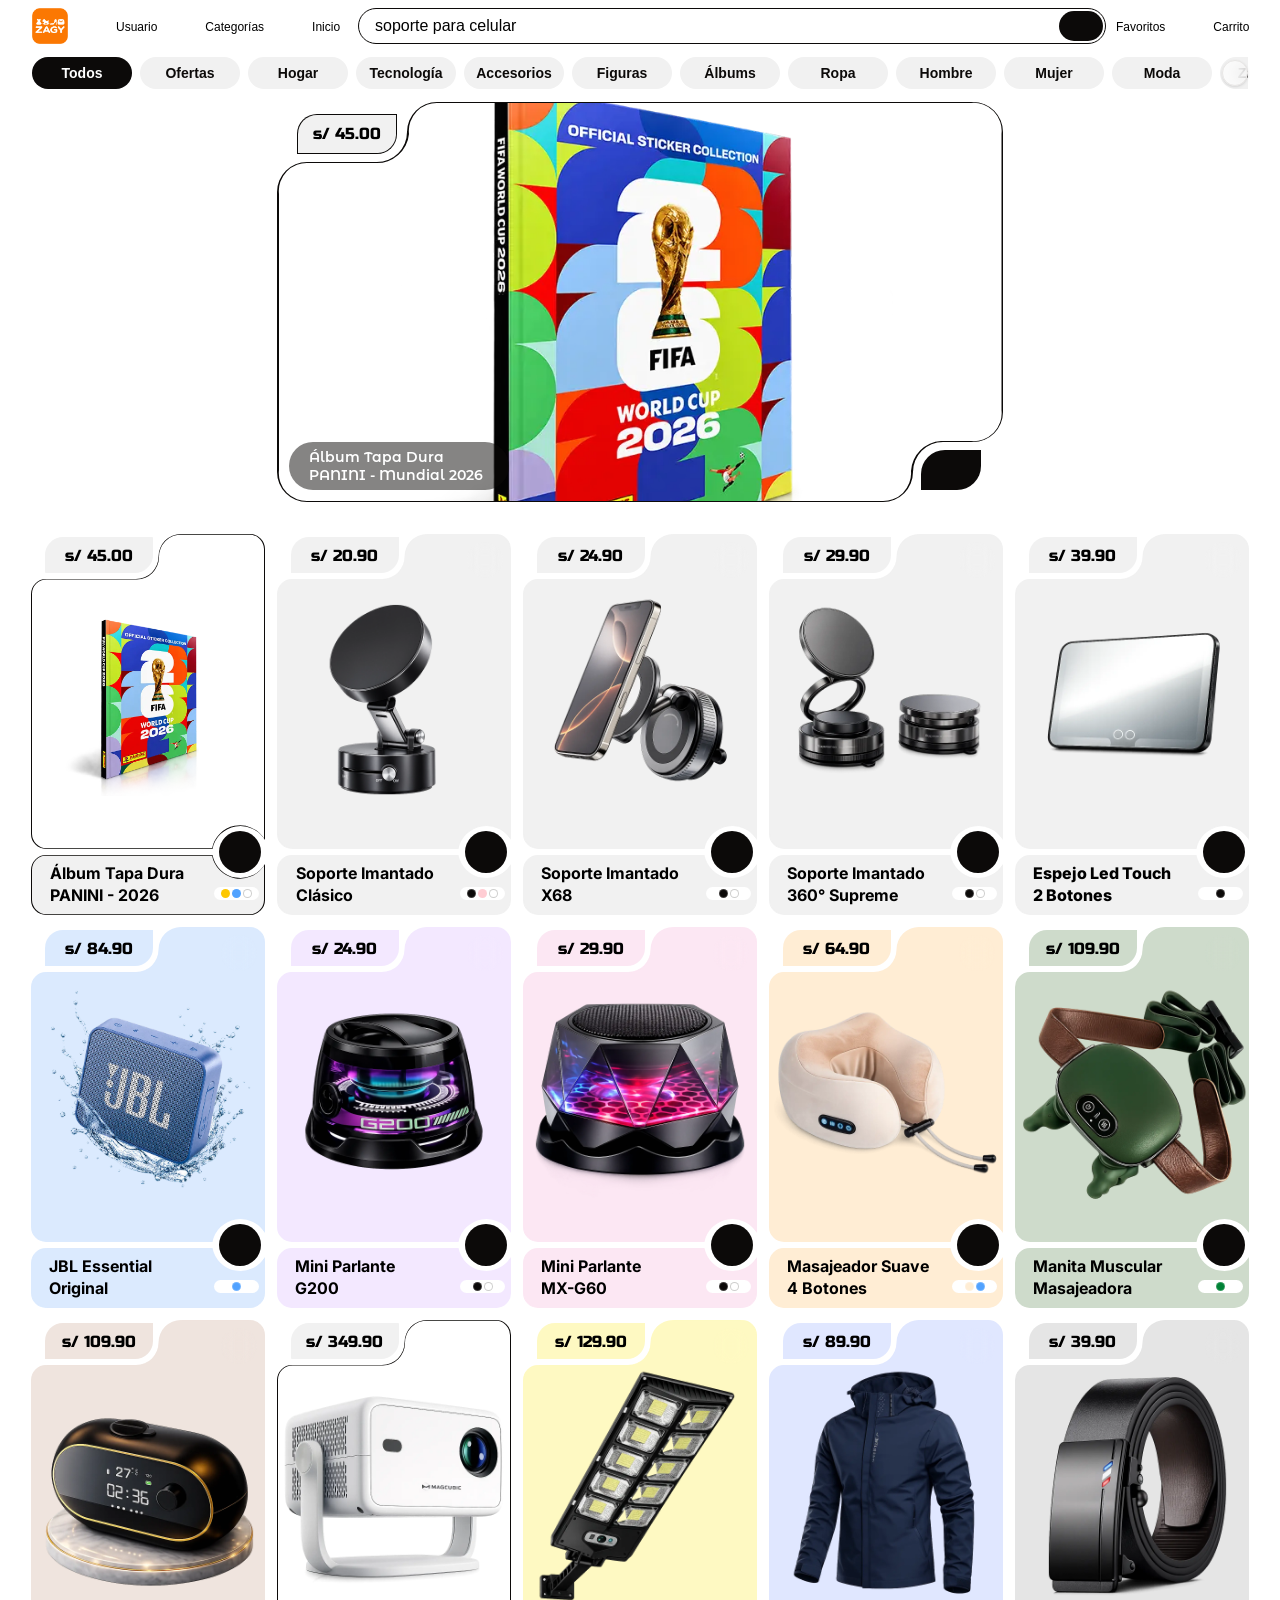
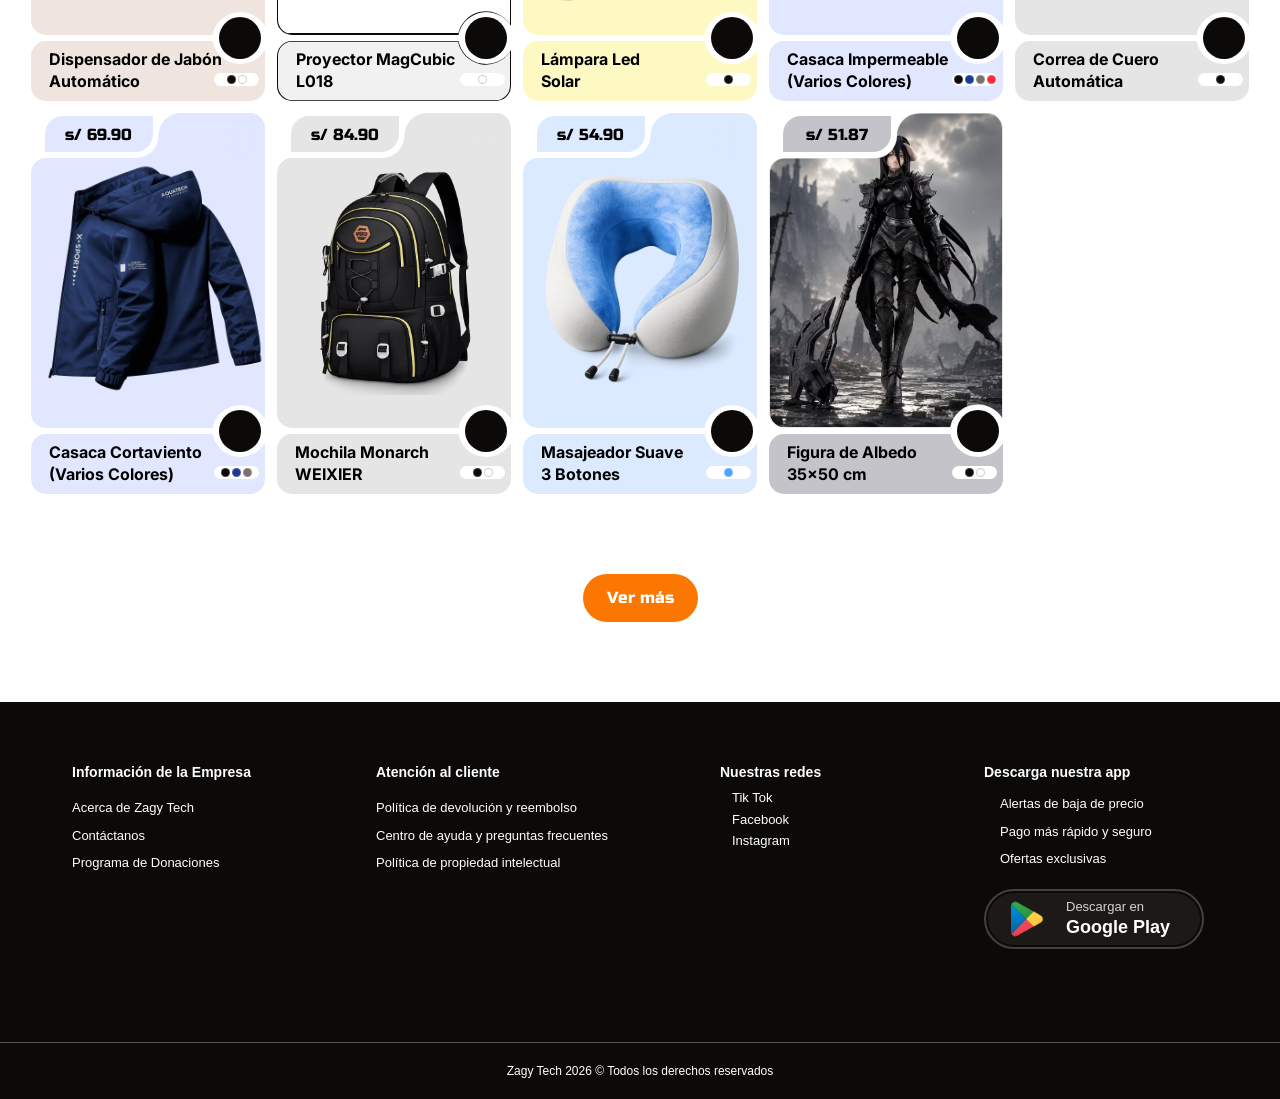
==== commit dc406b41: "Subida automatica inteligente" ====
--- a/index.html
+++ b/index.html
@@ -26,10 +26,7 @@
     <link rel="stylesheet" href="css/estilos.css?v=6">
     <link href="https://cdn.jsdelivr.net/npm/remixicon@4.9.0/fonts/remixicon.css" rel="stylesheet"/>
     <link rel="stylesheet" href="https://cdn.jsdelivr.net/npm/swiper@11/swiper-bundle.min.css" />
-    <base target="_blank">
-    <base target="_blank">
-    <base target="_blank">
-<base target="_blank">
+    
 </head>
 <body class="bg-white dark:bg-stone-950">
 
@@ -782,8 +779,36 @@
             </button>
         </article>
 
-        <!-- 18 FIGURA ALBEDO -->
-        <article class="producto-tienda cat-figuras w-[172px] h-[254px] relative sm:w-[234px] sm:h-[381px]" data-id="18" data-titulo="Figura de Albedo" data-subtitulo="35x50 cm" data-precio="51.87" data-imagen="assets/01 albedo.avif">
+        <!-- 18 ALMOHADA DE 3 BOTONES -->
+        <article class="producto-tienda cat-tecnologia w-[172px] h-[254px] relative sm:w-[234px] sm:h-[381px]" data-id="18" data-titulo="Masajeador Suave" data-subtitulo="3 Botones" data-precio="54.90" data-imagen="assets/11 ALMOHADA DE 3 BOTONES/01.webp">
+            <div class="absolute inset-0 bg-blue-100 dark:bg-stone-800 cardProducto"></div>
+            <div class="w-[172px] h-52.5 bg-blue-100 dark:bg-stone-800 cardProductoInner absolute inset-0 overflow-hidden sm:w-[234px] sm:h-78.5">
+                <img src="assets/11 ALMOHADA DE 3 BOTONES/01.webp" alt="" class="w-full h-full object-contain object-[50%_70%] sm:object-[50%_60%]">
+            </div>
+            <button class="btn-favorito absolute top-1.5 right-1.5 z-20 size-6 backdrop-blur-sm rounded-full flex items-center justify-center cursor-pointer transition-all duration-300 hover:scale-110 sm:size-9 sm:top-2 sm:right-2">
+                <i class="ri-heart-line text-sm text-stone-950 transition-colors duration-200 sm:text-lg"></i>
+            </button>
+            <div class="w-18 h-6 absolute top-0.5 left-2.25 bg-blue-100 dark:bg-stone-900 dark:text-temu rounded-br-xl rounded-tl-xl flex items-center justify-center cursor-pointer btn-precio sm:w-27 sm:h-9 sm:top-0.75 sm:left-[13.5px] sm:rounded-br-[18px] sm:rounded-tl-[18px]">
+                <p class="font-Russo text-xs pt-0.25 sm:text-base">s/ 54.90</p>
+            </div>
+            <button class="btn-agregar-carrito size-7 bg-stone-950 dark:bg-stone-800 absolute right-[2.5px] bottom-[28px] rounded-4xl z-10 flex justify-center items-center cursor-pointer transition-transform duration-300 btn-epico sm:size-10.5 sm:right-[3.75px] sm:bottom-[42px]" data-id="18" data-titulo="Masajeador Suave" data-subtitulo="3 Botones" data-precio="54.90" data-imagen="assets/11 ALMOHADA DE 3 BOTONES/01.webp">
+                <i class="ri-shopping-cart-2-line text-white dark:text-temu text-[13px] pb-px pl-px sm:text-[19.5px] sm:pl-[0.5px] sm:pb-[1.5px]"></i>
+            </button>
+            <div class="absolute bg-blue-100 dark:bg-stone-900 bottom-0 cardInfo w-[172px] h-10 sm:w-[234px] sm:h-15"></div>
+            <div class="w-[172px] h-10 absolute bottom-0 bg-blue-100 dark:bg-stone-900 dark:text-temu cardInfoInner flex flex-col justify-center sm:w-[234px] sm:h-15">
+                <p class="font-Inter text-xs font-bold pl-3 w-34 cursor-default sm:w-51 sm:text-base sm:leading-none sm:pl-4.5 sm:pt-0.25">Masajeador Suave</p>
+                <p class="font-Inter text-xs font-bold pl-3 w-34 cursor-default sm:w-51 sm:text-base sm:mt-0.5 sm:pl-4.5">3 Botones</p>
+            </div>
+            <button class="absolute bg-white dark:bg-stone-600 right-1 bottom-2.5 w-7.5 h-2.25 z-10 rounded-4xl flex justify-center items-center gap-0.5 btn-precio sm:w-11.25 sm:h-[13.5px] sm:right-1.5 sm:bottom-3.75">
+                <div class="hidden size-1.5 bg-orange-100 rounded-4xl border border-white/20 sm:size-2.25"></div>
+                <div class="size-1.5 bg-blue-400 rounded-4xl border border-white/20 sm:size-2.25"></div>
+                <div class="size-1.5 bg-stone-950 rounded-4xl border border-white/20 sm:size-2.25 hidden"></div>
+                <div class="size-1.5 bg-white border border-stone-950/20 rounded-4xl sm:size-2.25 hidden"></div>
+            </button>
+        </article>
+
+        <!-- 19 FIGURA ALBEDO -->
+        <article class="producto-tienda cat-figuras w-[172px] h-[254px] relative sm:w-[234px] sm:h-[381px]" data-id="19" data-titulo="Figura de Albedo" data-subtitulo="35x50 cm" data-precio="51.87" data-imagen="assets/01 albedo.avif">
             <div class="absolute inset-0 bg-plomo dark:bg-stone-800 cardProducto"></div>
             <div class="w-[172px] h-52.5 bg-plomo dark:bg-stone-800 cardProductoInner absolute inset-0 overflow-hidden sm:w-[234px] sm:h-78.5">
                 <img src="assets/01 albedo.avif" alt="" class="w-full h-full object-cover object-[50%_50%] sm:object-[50%_50%]">
@@ -794,7 +819,7 @@
             <div class="w-18 h-6 absolute top-0.5 left-2.25 bg-albedo dark:bg-stone-900 dark:text-temu rounded-br-xl rounded-tl-xl flex items-center justify-center cursor-pointer btn-precio sm:w-27 sm:h-9 sm:top-0.75 sm:left-[13.5px] sm:rounded-br-[18px] sm:rounded-tl-[18px]">
                 <p class="font-Russo text-xs pt-0.25 sm:text-base">s/ 51.87</p>
             </div>
-            <button class="btn-agregar-carrito size-7 bg-stone-950 dark:bg-stone-800 absolute right-[2.5px] bottom-[28px] rounded-4xl z-10 flex justify-center items-center cursor-pointer transition-transform duration-300 btn-epico sm:size-10.5 sm:right-[3.75px] sm:bottom-[42px]" data-id="18" data-titulo="Figura de Albedo" data-subtitulo="35x50 cm" data-precio="51.87" data-imagen="assets/01 albedo.avif">
+            <button class="btn-agregar-carrito size-7 bg-stone-950 dark:bg-stone-800 absolute right-[2.5px] bottom-[28px] rounded-4xl z-10 flex justify-center items-center cursor-pointer transition-transform duration-300 btn-epico sm:size-10.5 sm:right-[3.75px] sm:bottom-[42px]" data-id="19" data-titulo="Figura de Albedo" data-subtitulo="35x50 cm" data-precio="51.87" data-imagen="assets/01 albedo.avif">
                 <i class="ri-shopping-cart-2-line text-white dark:text-temu text-[13px] pb-px pl-px sm:text-[19.5px] sm:pl-[0.5px] sm:pb-[1.5px]"></i>
             </button>
             <div class="absolute bg-albedo dark:bg-stone-900 bottom-0 cardInfo w-[172px] h-10 sm:w-[234px] sm:h-15"></div>
@@ -807,6 +832,9 @@
                 <div class="size-1.5 bg-white border border-stone-950/20 rounded-4xl sm:size-2.25"></div>
             </button>
         </article>
+
+        
+
     </section>
     <!-- ================================================================ -->
     
@@ -1171,12 +1199,12 @@
                         <!-- Duplicamos para loop visual -->
                         <span class="flex items-center gap-1.5 text-xs font-Inter font-semibold text-verdeTemu dark:text-verdeTemu2 shrink-0">
                             <i class="ri-check-double-line"></i>
-                            <span>Envío gratis en Estaciones del Tren</span>
+                            <span data-i18n="envioGratisTren">Envío gratis en Estaciones del Tren</span>
                         </span>
                         <span class="text-stone-300 text-xs shrink-0">|</span>
                         <span class="flex items-center gap-1.5 text-xs font-Inter text-stone-600 dark:text-stone-400 shrink-0">
                             <i class="ri-check-line text-verdeTemu"></i>
-                            <span>S/10 a domicilio o Provincia</span>
+                            <span data-i18n="envioDomicilio">S/10 a domicilio o Provincia</span>
                         </span>
                     </div>
                 </div>
@@ -1480,11 +1508,11 @@
                     <i class="ri-tiktok-fill text-lg"></i>
                     <span>Tik Tok</span>
                 </a>
-                <a href="https://facebook.com" target="_blank" rel="noopener" class="footer-link flex gap-3 items-center">
+                <a href="https://www.facebook.com/share/1Qr3Kzy35k/" target="_blank" rel="noopener" class="footer-link flex gap-3 items-center">
                     <i class="ri-facebook-circle-fill text-lg"></i>
                     <span>Facebook</span>
                 </a>
-                <a href="https://instagram.com" target="_blank" rel="noopener" class="footer-link flex gap-3 items-center">
+                <a href="https://www.instagram.com/zagytech?igsh=bGMxM2J6enQ3cmR0" target="_blank" rel="noopener" class="footer-link flex gap-3 items-center">
                     <i class="ri-instagram-fill text-lg"></i>
                     <span>Instagram</span>
                 </a>
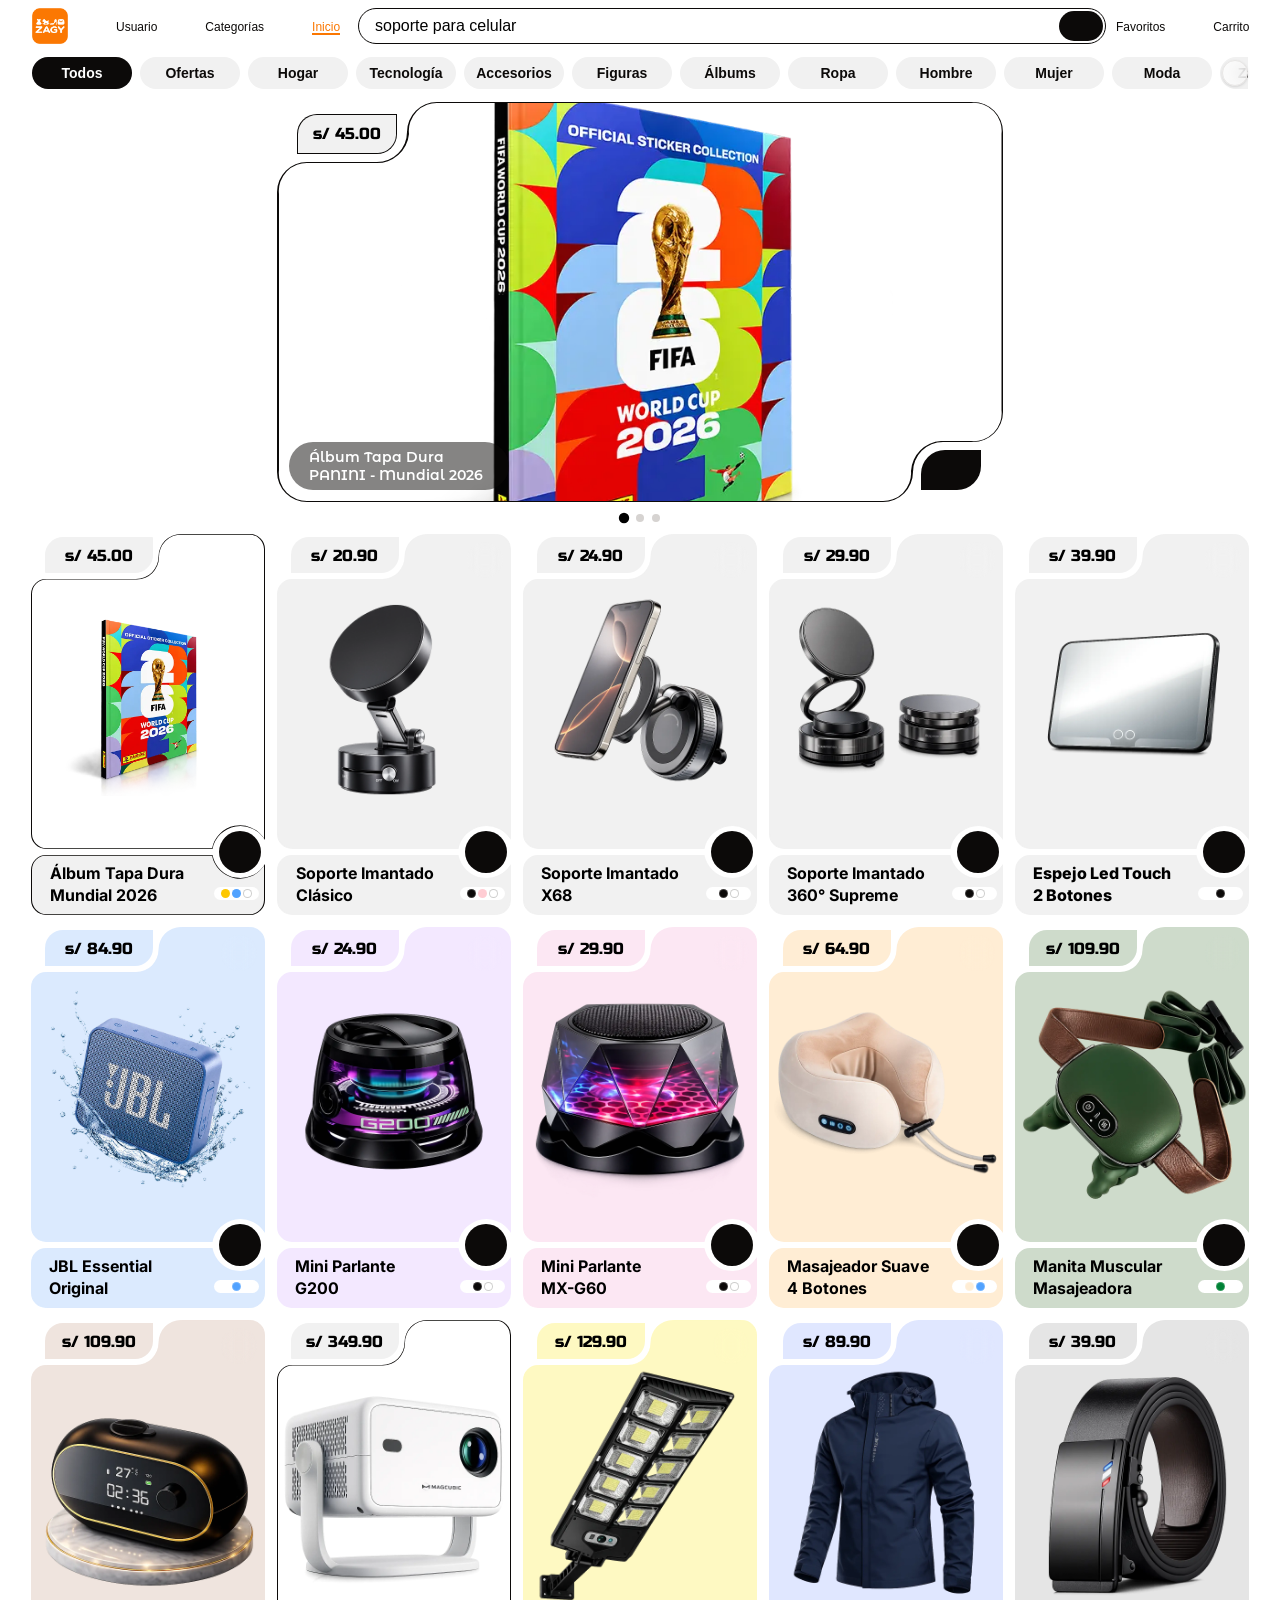
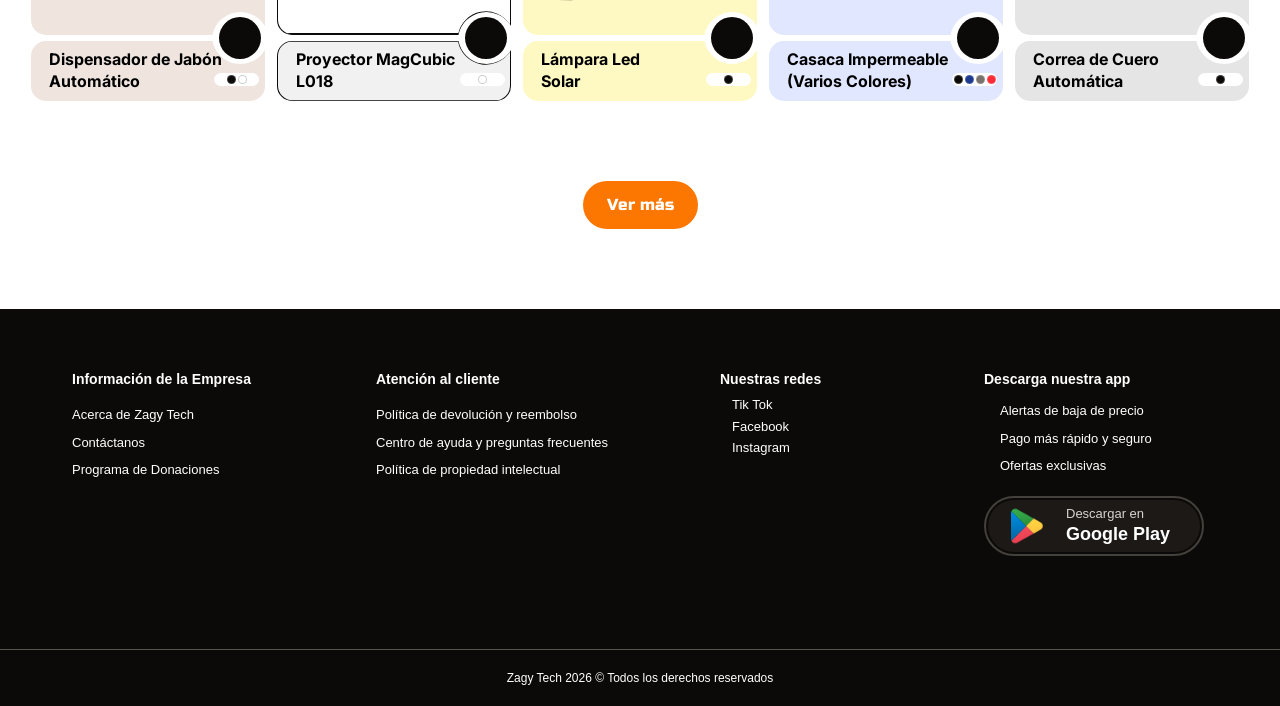
==== commit 94408379: "Subida automatica inteligente" ====
--- a/index.html
+++ b/index.html
@@ -32,7 +32,7 @@
 
     <!-- BARRA INFERIOR (móvil) -->
     <div class="fixed bottom-2 left-1/2 -translate-x-1/2 z-40 w-90 lg:hidden">
-        <div class="cardInicio2 h-15.5 w-full bg-white dark:bg-temu rounded-full absolute -top-0.5 left-0"></div>
+        <div class="cardInicio2 h-15.5 w-full bg-white dark:bg-temuDark rounded-full absolute -top-0.5 left-0"></div>
         <div class="cardInicio h-15 w-full bg-stone-950 rounded-full relative flex items-center justify-center gap-x-6.5">
             <i class="ri-user-line text-2xl text-white dark:text-stone-400 flex flex-col items-center gap-0 leading-none pb-1.25 textUsuario cursor-pointer"><p class="text-[10px] leading-none mt-0.5 font-semibold" data-i18n="usuario">Usuario</p></i>
             <i class="ri-menu-search-line text-2xl text-white dark:text-stone-400 flex flex-col items-center gap-0 leading-none pb-1.25 textCategorias cursor-pointer"><p class="text-[10px] leading-none mt-0.5 font-semibold" data-i18n="categorias">Categorías</p></i>
@@ -44,11 +44,11 @@
 
     <!-- ESFERAS (móvil) -->
     <section class="lg:hidden">
-        <div id="btnUsuario" class="fixed bottom-6.25 left-1/2 -translate-x-[calc(50%+120px)] z-50 size-12 rounded-4xl bg-temu flex items-center justify-center hidden"><i class="ri-user-line text-3xl text-white"></i></div>
-        <div id="btnCategorias" class="fixed bottom-6.25 left-1/2 -translate-x-[calc(50%+64.6px)] z-50 size-12 rounded-4xl bg-temu flex items-center justify-center hidden"><i class="ri-menu-search-line text-3xl text-white"></i></div>
-        <div id="btnInicio" class="fixed bottom-6.25 left-1/2 -translate-x-1/2 z-50 size-12 rounded-4xl bg-temu flex items-center justify-center"><i class="ri-home-line text-3xl text-white pb-0.5"></i></div>
-        <div id="btnFavoritos" class="fixed bottom-6.25 left-1/2 -translate-x-[calc(50%-64.6px)] z-50 size-12 rounded-4xl bg-temu flex items-center justify-center hidden"><i class="ri-poker-hearts-line text-3xl text-white"></i></div>
-        <div id="btnCarrito" class="fixed bottom-6.25 left-1/2 -translate-x-[calc(50%-120px)] z-50 size-12 rounded-4xl bg-temu flex items-center justify-center hidden"><i class="ri-shopping-cart-line text-3xl text-white"></i></div>
+        <div id="btnUsuario" class="fixed bottom-6.25 left-1/2 -translate-x-[calc(50%+120px)] z-50 size-12 rounded-4xl bg-temu dark:bg-temuDark flex items-center justify-center hidden"><i class="ri-user-line text-3xl text-white"></i></div>
+        <div id="btnCategorias" class="fixed bottom-6.25 left-1/2 -translate-x-[calc(50%+64.6px)] z-50 size-12 rounded-4xl bg-temu dark:bg-temuDark flex items-center justify-center hidden"><i class="ri-menu-search-line text-3xl text-white"></i></div>
+        <div id="btnInicio" class="fixed bottom-6.25 left-1/2 -translate-x-1/2 z-50 size-12 rounded-4xl bg-temu dark:bg-temuDark flex items-center justify-center"><i class="ri-home-line text-3xl text-white pb-0.5"></i></div>
+        <div id="btnFavoritos" class="fixed bottom-6.25 left-1/2 -translate-x-[calc(50%-64.6px)] z-50 size-12 rounded-4xl bg-temu dark:bg-temuDark flex items-center justify-center hidden"><i class="ri-poker-hearts-line text-3xl text-white"></i></div>
+        <div id="btnCarrito" class="fixed bottom-6.25 left-1/2 -translate-x-[calc(50%-120px)] z-50 size-12 rounded-4xl bg-temu dark:bg-temuDark flex items-center justify-center hidden"><i class="ri-shopping-cart-line text-3xl text-white"></i></div>
     </section>
 
     <!-- NAV DESKTOP -->
@@ -57,20 +57,20 @@
             <img id="logo-zagy" src="assets/logoZagy.webp" alt="logo" class="cursor-pointer">
             <div class="flex gap-8 max-lg:hidden xl:gap-12">
                 <button class="nav-desktop group flex flex-col justify-center items-center mt-1 cursor-pointer transition-all duration-300" data-nav="usuario">
-                    <i class="ri-user-line text-xl text-stone-950 leading-none transition-colors duration-300 group-hover:text-temu"></i>
-                    <p class="text-xs leading-none border-b-2 border-transparent transition-colors duration-300 group-hover:text-temu group-hover:border-temu" data-i18n="usuario">
+                    <i class="ri-user-line text-xl text-stone-950 leading-none transition-colors duration-300 group-hover:text-temu dark:group-hover:text-temuDark"></i>
+                    <p class="text-xs leading-none border-b-2 border-transparent transition-colors duration-300 group-hover:text-temu dark:group-hover:text-temuDark group-hover:border-temu dark:group-hover:border-temuDark" data-i18n="usuario">
                         Usuario
                     </p>
                 </button>
                 <button class="nav-desktop group flex flex-col justify-center items-center mt-1 cursor-pointer transition-all duration-300" data-nav="categorias">
-                    <i class="ri-menu-search-line text-xl text-stone-950 leading-none transition-colors duration-300 group-hover:text-temu"></i>
-                    <p class="text-xs leading-none border-b-2 border-transparent transition-colors duration-300 group-hover:text-temu group-hover:border-temu" data-i18n="categorias">
+                    <i class="ri-menu-search-line text-xl text-stone-950 leading-none transition-colors duration-300 group-hover:text-temu dark:group-hover:text-temuDark"></i>
+                    <p class="text-xs leading-none border-b-2 border-transparent transition-colors duration-300 group-hover:text-temu dark:group-hover:text-temuDark group-hover:border-temu dark:group-hover:border-temuDark" data-i18n="categorias">
                         Categorías
                     </p>
                 </button>
                 <button class="nav-desktop group flex flex-col justify-center items-center mt-1 cursor-pointer transition-all duration-300" data-nav="inicio">
-                    <i class="ri-home-line text-xl text-stone-950 leading-none transition-colors duration-300 group-hover:text-temu"></i>
-                    <p class="text-xs leading-none border-b-2 border-transparent transition-colors duration-300 group-hover:text-temu group-hover:border-temu" data-i18n="inicio">
+                    <i class="ri-home-line text-xl text-stone-950 leading-none transition-colors duration-300 group-hover:text-temu dark:group-hover:text-temuDark"></i>
+                    <p class="text-xs leading-none border-b-2 border-transparent transition-colors duration-300 group-hover:text-temu dark:group-hover:text-temuDark group-hover:border-temu dark:group-hover:border-temuDark" data-i18n="inicio">
                         Inicio
                     </p>
                 </button>
@@ -81,16 +81,16 @@
         <section class="bg-white  dark:bg-stone-900 border border-stone-950 dark:border-t dark:border-b-0 dark:border-stone-950 rounded-4xl absolute right-0 top-2 h-9 w-[82dvw] sm:w-[88dvw] lg:w-157 lg:left-1/2 lg:-translate-x-[calc(50%-74px)] xl:w-187 xl:-translate-x-[calc(50%-92px)] z-90">
             <input id="buscador" class="bg-transparent dark:text-white/50 outline-none pl-4 pr-14 pt-0 text-base w-full h-full rounded-4xl" type="text" placeholder="soporte para celular">
             <button id="search-btn" type="button" class="h-7.5 w-11 rounded-3xl flex items-center justify-center absolute right-0.5 top-0.5 bg-stone-950 dark:bg-stone-950 cursor-pointer btn-epico z-120 border-none touch-manipulation">
-                <i class="ri-search-line text-lg text-white dark:text-temu pointer-events-none"></i>
-            </button>
-            <div id="sugerencias-dropdown" class="absolute top-full left-0 w-full bg-white dark:bg-stone-900 border-x border-b border-stone-950 dark:border-temu rounded-b-4xl max-h-60 overflow-y-auto hidden z-100 shadow-lg"></div>
+                <i class="ri-search-line text-lg text-white dark:text-temuDark pointer-events-none"></i>
+            </button>
+            <div id="sugerencias-dropdown" class="absolute top-full left-0 w-full bg-white dark:bg-stone-900 border-x border-b border-stone-950 dark:border-temuDark rounded-b-4xl max-h-60 overflow-y-auto hidden z-100 shadow-lg"></div>
         </section>
         <!-- .buscador -->
 
         <section class="w-30 h-9 absolute top-2 flex gap-8 right-0 xl:gap-12 xl:w-33">
             <div class="flex gap-8 max-lg:hidden xl:gap-12">
-                <button id="favoritos" class="nav-desktop group flex flex-col justify-center items-center mt-1 cursor-pointer transition-all duration-300" data-nav="favoritos"><i class="ri-poker-hearts-line text-xl text-stone-950 leading-none transition-colors duration-300 group-hover:text-temu"></i><p class="text-xs leading-none border-b-2 border-transparent transition-colors duration-300 group-hover:text-temu group-hover:border-temu" data-i18n="favoritos">Favoritos</p></button>
-                <button id="carrito-cambio" class="nav-desktop group flex flex-col justify-center items-center mt-1 cursor-pointer transition-all duration-300" data-nav="carrito"><i class="ri-shopping-cart-line text-xl text-stone-950 leading-none transition-colors duration-300 group-hover:text-temu"></i><p class="text-xs leading-none border-b-2 border-transparent transition-colors duration-300 group-hover:text-temu group-hover:border-temu" data-i18n="carrito">Carrito</p></button>
+                <button id="favoritos" class="nav-desktop group flex flex-col justify-center items-center mt-1 cursor-pointer transition-all duration-300" data-nav="favoritos"><i class="ri-poker-hearts-line text-xl text-stone-950 leading-none transition-colors duration-300 group-hover:text-temu dark:group-hover:text-temuDark"></i><p class="text-xs leading-none border-b-2 border-transparent transition-colors duration-300 group-hover:text-temu dark:group-hover:text-temuDark group-hover:border-temu dark:group-hover:border-temuDark" data-i18n="favoritos">Favoritos</p></button>
+                <button id="carrito-cambio" class="nav-desktop group flex flex-col justify-center items-center mt-1 cursor-pointer transition-all duration-300" data-nav="carrito"><i class="ri-shopping-cart-line text-xl text-stone-950 leading-none transition-colors duration-300 group-hover:text-temu dark:group-hover:text-temuDark"></i><p class="text-xs leading-none border-b-2 border-transparent transition-colors duration-300 group-hover:text-temu dark:group-hover:text-temuDark group-hover:border-temu dark:group-hover:border-temuDark" data-i18n="carrito">Carrito</p></button>
             </div>
         </section>
     </nav>
@@ -148,7 +148,7 @@
             <div class="swiper-wrapper hero-track">
 
                 <div class="swiper-slide relative w-full h-70" data-id="1" data-titulo="Álbum Tapa Dura" data-subtitulo="PANINI - 2026" data-precio="45.00" data-imagen="assets/06 mundial.webp">
-                    <div class="absolute inset-0 cardHero bg-stone-950 dark:bg-temu"></div>
+                    <div class="absolute inset-0 cardHero bg-stone-950 dark:bg-temuDark"></div>
                     <div class="absolute cardHeroInner bg-white dark:bg-stone-900 overflow-hidden inset-0">
                         <img src="assets/06 mundial.webp" class="w-full h-full object-cover object-[50%_40%]">
                     </div>
@@ -156,13 +156,13 @@
                         <i class="ri-heart-line text-lg text-stone-950 dark:text-white/20 transition-colors duration-200"></i>
                     </button>
                     <div class="absolute w-25 h-10 bg-stone-950 dark:bg-stone-800 z-10 top-3 left-5 cardPrecioHero cursor-pointer"></div>
-                    <div class="btn-precio absolute w-25 h-10 bg-puro dark:bg-stone-800 dark:text-temu z-10 top-3 left-5 cardPrecioHeroInner flex justify-center items-center cursor-pointer">
+                    <div class="btn-precio absolute w-25 h-10 bg-puro dark:bg-stone-800 dark:text-temuDark z-10 top-3 left-5 cardPrecioHeroInner flex justify-center items-center cursor-pointer">
                         <p class="font-Russo text-[16px] iconoPrecio">s/ 45.00</p>
                     </div>
                     <button class="btn-epico absolute w-15 h-10 bg-stone-950 dark:bg-stone-800 z-10 bottom-3 right-5.5 flex justify-center items-center rounded-tl-3xl rounded-br-3xl cursor-pointer transition-transform duration-300">
-                        <i class="ri-shopping-cart-line text-xl text-white dark:text-temu"></i>
+                        <i class="ri-shopping-cart-line text-xl text-white dark:text-temuDark"></i>
                     </button>
-                    <div class="absolute w-55 h-12 bg-stone-950/50 dark:bg-stone-950/90 z-10 bottom-3 left-3 flex justify-center items-start rounded-4xl flex-col gap-1 text-white dark:text-temu">
+                    <div class="absolute w-55 h-12 bg-stone-950/50 dark:bg-stone-950/90 z-10 bottom-3 left-3 flex justify-center items-start rounded-4xl flex-col gap-1 text-white dark:text-temuDark">
                         <p class="font-MontAlternates font-semibold pl-5 text-[14px] leading-none">
                             Álbum Tapa Dura
                         </p>
@@ -173,21 +173,21 @@
                 </div>
 
                 <div class="swiper-slide relative w-full h-70" data-id="11" data-titulo="Dispensador de Jabón" data-subtitulo="Automático" data-precio="109.90" data-imagen="assets/21 DISPENSADOR DE JABÓN/00.webp">
-                    <div class="absolute inset-0 cardHero bg-stone-950 dark:bg-temu"></div>
+                    <div class="absolute inset-0 cardHero bg-stone-950 dark:bg-temuDark"></div>
                     <div class="absolute cardHeroInner bg-white dark:bg-stone-900 overflow-hidden inset-0"><img src="assets/21 DISPENSADOR DE JABÓN/00.webp" class="w-full h-full object-cover object-[50%_40%] sm:object-[50%_60%]"></div>
                     <button class="btn-favorito-hero absolute top-3 right-5 z-20 size-8 bg-white/80 dark:bg-stone-900 backdrop-blur-sm rounded-full flex items-center justify-center cursor-pointer transition-all duration-300 hover:scale-110">
                         <i class="ri-heart-line text-lg text-stone-950 dark:text-white/20 transition-colors duration-200"></i>
                     </button>
                     <div class="absolute w-25 h-10 bg-stone-950 dark:bg-stone-800 z-10 top-3 left-5 cardPrecioHero cursor-pointer"></div>
-                    <div class="btn-precio absolute w-25 h-10 bg-puro dark:bg-stone-800 dark:text-temu z-10 top-3 left-5 cardPrecioHeroInner flex justify-center items-center cursor-pointer">
+                    <div class="btn-precio absolute w-25 h-10 bg-puro dark:bg-stone-800 dark:text-temuDark z-10 top-3 left-5 cardPrecioHeroInner flex justify-center items-center cursor-pointer">
                         <p class="font-Russo text-[16px] iconoPrecio">
                             s/ 109.90
                         </p>
                     </div>
                     <button class="btn-epico absolute w-15 h-10 bg-stone-950 dark:bg-stone-800 z-10 bottom-3 right-5.5 flex justify-center items-center rounded-tl-3xl rounded-br-3xl cursor-pointer transition-transform duration-300">
-                        <i class="ri-shopping-cart-line text-xl text-white dark:text-temu"></i>
+                        <i class="ri-shopping-cart-line text-xl text-white dark:text-temuDark"></i>
                     </button>
-                    <div class="absolute w-55 h-12 bg-stone-950/50 dark:bg-stone-950/90 z-10 bottom-3 left-3 flex justify-center items-start rounded-4xl flex-col gap-1 text-white dark:text-temu">
+                    <div class="absolute w-55 h-12 bg-stone-950/50 dark:bg-stone-950/90 z-10 bottom-3 left-3 flex justify-center items-start rounded-4xl flex-col gap-1 text-white dark:text-temuDark">
                         <p class="font-MontAlternates font-semibold pl-5 text-[14px] leading-none">
                             Dispensador de Jabón
                         </p>
@@ -198,21 +198,21 @@
                 </div>
 
                 <div class="swiper-slide relative w-full h-70" data-id="4" data-titulo="Soporte Imantado" data-subtitulo="360° Supreme" data-precio="29.90" data-imagen="assets/03 SOPORTE IMANTADO 360 -SUPREME/01.webp">
-                    <div class="absolute inset-0 cardHero bg-stone-950 dark:bg-temu"></div>
+                    <div class="absolute inset-0 cardHero bg-stone-950 dark:bg-temuDark"></div>
                     <div class="absolute cardHeroInner bg-white dark:bg-stone-900 overflow-hidden inset-0"><img src="assets/03 SOPORTE IMANTADO 360 -SUPREME/01.webp" class="w-full h-full object-cover object-[50%_40%] sm:object-[50%_50%]"></div>
                     <button class="btn-favorito-hero absolute top-3 right-5 z-20 size-8 bg-white/80 dark:bg-stone-900 backdrop-blur-sm rounded-full flex items-center justify-center cursor-pointer transition-all duration-300 hover:scale-110">
                         <i class="ri-heart-line text-lg text-stone-950 dark:text-white/20 transition-colors duration-200"></i>
                     </button>
                     <div class="absolute w-25 h-10 bg-stone-950 dark:bg-stone-800 z-10 top-3 left-5 cardPrecioHero cursor-pointer"></div>
-                    <div class="btn-precio absolute w-25 h-10 bg-puro dark:bg-stone-800 dark:text-temu z-10 top-3 left-5 cardPrecioHeroInner flex justify-center items-center cursor-pointer">
+                    <div class="btn-precio absolute w-25 h-10 bg-puro dark:bg-stone-800 dark:text-temuDark z-10 top-3 left-5 cardPrecioHeroInner flex justify-center items-center cursor-pointer">
                         <p class="font-Russo text-[16px] iconoPrecio">
                             s/ 29.90
                         </p>
                     </div>
                     <button class="btn-epico absolute w-15 h-10 bg-stone-950 dark:bg-stone-800 z-10 bottom-3 right-5.5 flex justify-center items-center rounded-tl-3xl rounded-br-3xl cursor-pointer transition-transform duration-300">
-                        <i class="ri-shopping-cart-line text-xl text-white dark:text-temu"></i>
+                        <i class="ri-shopping-cart-line text-xl text-white dark:text-temuDark"></i>
                     </button>
-                    <div class="absolute w-55 h-12 bg-stone-950/50 dark:bg-stone-950/90 z-10 bottom-3 left-3 flex justify-center items-start rounded-4xl flex-col gap-1 text-white dark:text-temu">
+                    <div class="absolute w-55 h-12 bg-stone-950/50 dark:bg-stone-950/90 z-10 bottom-3 left-3 flex justify-center items-start rounded-4xl flex-col gap-1 text-white dark:text-temuDark">
                         <p class="font-MontAlternates font-semibold pl-5 text-[14px] leading-none">
                             Soporte Imantado
                         </p>
@@ -321,21 +321,21 @@
 
         <!-- 01 ALBUM PANINI -->
         <article class="producto-tienda cat-albums cat-ofertas w-[172px] h-[254px] relative sm:w-[234px] sm:h-[381px]" data-id="1" data-titulo="Álbum Tapa Dura" data-subtitulo="PANINI - 2026" data-precio="45.00" data-imagen="assets/06 mundial.webp">
-            <div class="absolute inset-0 bg-stone-950 dark:bg-temu cardProducto"></div>
-            <div class="w-[172px] h-52.5 bg-white dark:bg-stone-900 cardProductoInner absolute inset-0 overflow-hidden border border-stone-950 dark:border-temu sm:w-[234px] sm:h-78.75">
+            <div class="absolute inset-0 bg-stone-950 dark:bg-temuDark cardProducto"></div>
+            <div class="w-[172px] h-52.5 bg-white dark:bg-stone-900 cardProductoInner absolute inset-0 overflow-hidden border border-stone-950 dark:border-temuDark sm:w-[234px] sm:h-78.75">
                 <img src="assets/06 mundial.webp" alt="" class="w-full h-full object-contain object-[50%_70%] sm:object-[50%_60%]">
             </div>
             <button class="btn-favorito absolute top-1.5 right-1.5 z-20 size-6 backdrop-blur-sm rounded-full flex items-center justify-center cursor-pointer transition-all duration-300 hover:scale-110 sm:size-9 sm:top-2 sm:right-2">
                 <i class="ri-heart-line text-sm text-stone-950 dark:text-white/20 transition-colors duration-200 sm:text-lg"></i>
             </button>
-            <div class="w-18 h-6 absolute top-0.5 left-2.25 bg-puro dark:bg-stone-800 dark:text-temu border border-puro dark:border-stone-800 rounded-br-xl rounded-tl-xl flex items-center justify-center cursor-pointer btn-precio sm:w-27 sm:h-9 sm:top-0.75 sm:left-[13.5px] sm:rounded-br-[18px] sm:rounded-tl-[18px]">
+            <div class="w-18 h-6 absolute top-0.5 left-2.25 bg-puro dark:bg-stone-800 dark:text-temuDark border border-puro dark:border-stone-800 rounded-br-xl rounded-tl-xl flex items-center justify-center cursor-pointer btn-precio sm:w-27 sm:h-9 sm:top-0.75 sm:left-[13.5px] sm:rounded-br-[18px] sm:rounded-tl-[18px]">
                 <p class="font-Russo text-xs pt-0.25 sm:text-base">s/ 45.00</p>
             </div>
             <button class="btn-agregar-carrito size-7 bg-stone-950 dark:bg-stone-800 absolute right-[2.5px] bottom-[28px] rounded-4xl z-10 flex justify-center items-center cursor-pointer transition-transform duration-300 btn-epico sm:size-10.5 sm:right-[3.75px] sm:bottom-[42px]" data-id="1" data-titulo="Álbum Tapa Dura" data-subtitulo="PANINI - Mundial 2026" data-precio="45.00" data-imagen="assets/06 mundial.webp">
-                <i class="ri-shopping-cart-2-line text-white dark:text-temu text-[13px] pb-px pl-px sm:text-[19.5px] sm:pl-[0.5px] sm:pb-[1.5px]"></i>
-            </button>
-            <div class="absolute bg-stone-950 dark:bg-temu bottom-0 cardInfo w-[172px] h-10 sm:w-[234px] sm:h-15"></div>
-            <div class="w-[172px] h-10 absolute bottom-0 bg-puro dark:bg-stone-900 dark:text-temu cardInfoInner flex flex-col justify-center border border-stone-950 dark:border-temu sm:w-[234px] sm:h-15 ">
+                <i class="ri-shopping-cart-2-line text-white dark:text-temuDark text-[13px] pb-px pl-px sm:text-[19.5px] sm:pl-[0.5px] sm:pb-[1.5px]"></i>
+            </button>
+            <div class="absolute bg-stone-950 dark:bg-temuDark bottom-0 cardInfo w-[172px] h-10 sm:w-[234px] sm:h-15"></div>
+            <div class="w-[172px] h-10 absolute bottom-0 bg-puro dark:bg-stone-900 dark:text-temuDark cardInfoInner flex flex-col justify-center border border-stone-950 dark:border-temuDark sm:w-[234px] sm:h-15 ">
                 <p class="font-Inter text-xs font-bold pl-3 w-34 cursor-default sm:w-51 sm:text-base sm:leading-none sm:pl-4.5 sm:pt-0.25">
                     Álbum Tapa Dura
                 </p>
@@ -359,14 +359,14 @@
             <button class="btn-favorito absolute top-1.5 right-1.5 z-20 size-6 backdrop-blur-sm rounded-full flex items-center justify-center cursor-pointer transition-all duration-300 hover:scale-110 sm:size-9 sm:top-2 sm:right-2">
                 <i class="ri-heart-line text-sm text-stone-950 transition-colors duration-200 sm:text-lg"></i>
             </button>
-            <div class="w-18 h-6 absolute top-0.5 left-2.25 bg-puro dark:bg-stone-900 dark:text-temu dark:border dark:border-stone-900 rounded-br-xl rounded-tl-xl flex items-center justify-center cursor-pointer btn-precio sm:w-27 sm:h-9 sm:top-0.75 sm:left-[13.5px] sm:rounded-br-[18px] sm:rounded-tl-[18px]">
+            <div class="w-18 h-6 absolute top-0.5 left-2.25 bg-puro dark:bg-stone-900 dark:text-temuDark dark:border dark:border-stone-900 rounded-br-xl rounded-tl-xl flex items-center justify-center cursor-pointer btn-precio sm:w-27 sm:h-9 sm:top-0.75 sm:left-[13.5px] sm:rounded-br-[18px] sm:rounded-tl-[18px]">
                 <p class="font-Russo text-xs pt-0.25 sm:text-base">s/ 20.90</p>
             </div>
             <button class="btn-agregar-carrito size-7 bg-stone-950 dark:bg-stone-800 absolute right-[2.5px] bottom-[28px] rounded-4xl z-10 flex justify-center items-center cursor-pointer transition-transform duration-300 btn-epico sm:size-10.5 sm:right-[3.75px] sm:bottom-[42px]" data-id="2" data-titulo="Soporte Imantado" data-subtitulo="Clásico" data-precio="20.90" data-imagen="assets/01 SOPORTE IMANTADO/01.webp">
-                <i class="ri-shopping-cart-2-line text-white dark:text-temu text-[13px] pb-px pl-px sm:text-[19.5px] sm:pl-[0.5px] sm:pb-[1.5px]"></i>
+                <i class="ri-shopping-cart-2-line text-white dark:text-temuDark text-[13px] pb-px pl-px sm:text-[19.5px] sm:pl-[0.5px] sm:pb-[1.5px]"></i>
             </button>
             <div class="absolute bg-puro dark:bg-stone-900 bottom-0 cardInfo w-[172px] h-10 sm:w-[234px] sm:h-15"></div>
-            <div class="w-[172px] h-10 absolute bottom-0 bg-puro dark:bg-stone-900 dark:text-temu border border-puro dark:border-stone-900 cardInfoInner flex flex-col justify-center sm:w-[234px] sm:h-15">
+            <div class="w-[172px] h-10 absolute bottom-0 bg-puro dark:bg-stone-900 dark:text-temuDark border border-puro dark:border-stone-900 cardInfoInner flex flex-col justify-center sm:w-[234px] sm:h-15">
                 <p class="font-Inter text-xs font-bold pl-3 w-34 cursor-default sm:w-51 sm:text-base sm:leading-none sm:pl-4.5 sm:pt-0.25">
                     Soporte Imantado
                 </p>
@@ -390,14 +390,14 @@
             <button class="btn-favorito absolute top-1.5 right-1.5 z-20 size-6 backdrop-blur-sm rounded-full flex items-center justify-center cursor-pointer transition-all duration-300 hover:scale-110 sm:size-9 sm:top-2 sm:right-2">
                 <i class="ri-heart-line text-sm text-stone-950 transition-colors duration-200 sm:text-lg"></i>
             </button>
-            <div class="w-18 h-6 absolute top-0.5 left-2.25 bg-puro dark:bg-stone-900 dark:text-temu  rounded-br-xl rounded-tl-xl flex items-center justify-center cursor-pointer btn-precio sm:w-27 sm:h-9 sm:top-0.75 sm:left-[13.5px] sm:rounded-br-[18px] sm:rounded-tl-[18px]">
+            <div class="w-18 h-6 absolute top-0.5 left-2.25 bg-puro dark:bg-stone-900 dark:text-temuDark  rounded-br-xl rounded-tl-xl flex items-center justify-center cursor-pointer btn-precio sm:w-27 sm:h-9 sm:top-0.75 sm:left-[13.5px] sm:rounded-br-[18px] sm:rounded-tl-[18px]">
                 <p class="font-Russo text-xs pt-0.25 sm:text-base">s/ 24.90</p>
             </div>
             <button class="btn-agregar-carrito size-7 bg-stone-950 dark:bg-stone-800 absolute right-[2.5px] bottom-[28px] rounded-4xl z-10 flex justify-center items-center cursor-pointer transition-transform duration-300 btn-epico sm:size-10.5 sm:right-[3.75px] sm:bottom-[42px]" data-id="3" data-titulo="Soporte Imantado" data-subtitulo="X68" data-precio="24.90" data-imagen="assets/02 SOPORTE IMANTADO 360/01.webp">
-                <i class="ri-shopping-cart-2-line text-white dark:text-temu text-[13px] pb-px pl-px sm:text-[19.5px] sm:pl-[0.5px] sm:pb-[1.5px]"></i>
+                <i class="ri-shopping-cart-2-line text-white dark:text-temuDark text-[13px] pb-px pl-px sm:text-[19.5px] sm:pl-[0.5px] sm:pb-[1.5px]"></i>
             </button>
             <div class="absolute bg-puro dark:bg-stone-900 bottom-0 cardInfo w-[172px] h-10 sm:w-[234px] sm:h-15"></div>
-            <div class="w-[172px] h-10 absolute bottom-0 bg-puro dark:bg-stone-900 dark:text-temu cardInfoInner flex flex-col justify-center sm:w-[234px] sm:h-15">
+            <div class="w-[172px] h-10 absolute bottom-0 bg-puro dark:bg-stone-900 dark:text-temuDark cardInfoInner flex flex-col justify-center sm:w-[234px] sm:h-15">
                 <p class="font-Inter text-xs font-bold pl-3 w-34 cursor-default sm:w-51 sm:text-base sm:leading-none sm:pl-4.5 sm:pt-0.25">Soporte Imantado</p>
                 <p class="font-Inter text-xs font-bold pl-3 w-34 cursor-default sm:w-51 sm:text-base sm:mt-0.5 sm:pl-4.5">X68</p>
             </div>
@@ -416,14 +416,14 @@
             <button class="btn-favorito absolute top-1.5 right-1.5 z-20 size-6 backdrop-blur-sm rounded-full flex items-center justify-center cursor-pointer transition-all duration-300 hover:scale-110 sm:size-9 sm:top-2 sm:right-2">
                 <i class="ri-heart-line text-sm text-stone-950 transition-colors duration-200 sm:text-lg"></i>
             </button>
-            <div class="w-18 h-6 absolute top-0.5 left-2.25 bg-puro dark:bg-stone-900 dark:text-temu rounded-br-xl rounded-tl-xl flex items-center justify-center cursor-pointer btn-precio sm:w-27 sm:h-9 sm:top-0.75 sm:left-[13.5px] sm:rounded-br-[18px] sm:rounded-tl-[18px]">
+            <div class="w-18 h-6 absolute top-0.5 left-2.25 bg-puro dark:bg-stone-900 dark:text-temuDark rounded-br-xl rounded-tl-xl flex items-center justify-center cursor-pointer btn-precio sm:w-27 sm:h-9 sm:top-0.75 sm:left-[13.5px] sm:rounded-br-[18px] sm:rounded-tl-[18px]">
                 <p class="font-Russo text-xs pt-0.25 sm:text-base">s/ 29.90</p>
             </div>
             <button class="btn-agregar-carrito size-7 bg-stone-950 dark:bg-stone-800 absolute right-[2.5px] bottom-[28px] rounded-4xl z-10 flex justify-center items-center cursor-pointer transition-transform duration-300 btn-epico sm:size-10.5 sm:right-[3.75px] sm:bottom-[42px]" data-id="4" data-titulo="Soporte Imantado" data-subtitulo="360° Supreme" data-precio="29.90" data-imagen="assets/03 SOPORTE IMANTADO 360 -SUPREME/01.webp">
-                <i class="ri-shopping-cart-2-line text-white dark:text-temu text-[13px] pb-px pl-px sm:text-[19.5px] sm:pl-[0.5px] sm:pb-[1.5px]"></i>
+                <i class="ri-shopping-cart-2-line text-white dark:text-temuDark text-[13px] pb-px pl-px sm:text-[19.5px] sm:pl-[0.5px] sm:pb-[1.5px]"></i>
             </button>
             <div class="absolute bg-puro dark:bg-stone-900 bottom-0 cardInfo w-[172px] h-10 sm:w-[234px] sm:h-15"></div>
-            <div class="w-[172px] h-10 absolute bottom-0 bg-puro dark:bg-stone-900 dark:text-temu cardInfoInner flex flex-col justify-center sm:w-[234px] sm:h-15">
+            <div class="w-[172px] h-10 absolute bottom-0 bg-puro dark:bg-stone-900 dark:text-temuDark cardInfoInner flex flex-col justify-center sm:w-[234px] sm:h-15">
                 <p class="font-Inter text-xs font-bold pl-3 w-34 cursor-default sm:w-51 sm:text-base sm:leading-none sm:pl-4.5 sm:pt-0.25">Soporte Imantado</p>
                 <p class="font-Inter text-xs font-bold pl-3 w-34 cursor-default sm:w-51 sm:text-base sm:mt-0.5 sm:pl-4.5">360° Supreme</p>
             </div>
@@ -442,14 +442,14 @@
             <button class="btn-favorito absolute top-1.5 right-1.5 z-20 size-6 backdrop-blur-sm rounded-full flex items-center justify-center cursor-pointer transition-all duration-300 hover:scale-110 sm:size-9 sm:top-2 sm:right-2">
                 <i class="ri-heart-line text-sm text-stone-950 transition-colors duration-200 sm:text-lg"></i>
             </button>
-            <div class="w-18 h-6 absolute top-0.5 left-2.25 bg-puro dark:bg-stone-900 dark:text-temu rounded-br-xl rounded-tl-xl flex items-center justify-center cursor-pointer btn-precio sm:w-27 sm:h-9 sm:top-0.75 sm:left-[13.5px] sm:rounded-br-[18px] sm:rounded-tl-[18px]">
+            <div class="w-18 h-6 absolute top-0.5 left-2.25 bg-puro dark:bg-stone-900 dark:text-temuDark rounded-br-xl rounded-tl-xl flex items-center justify-center cursor-pointer btn-precio sm:w-27 sm:h-9 sm:top-0.75 sm:left-[13.5px] sm:rounded-br-[18px] sm:rounded-tl-[18px]">
                 <p class="font-Russo text-xs pt-0.25 sm:text-base">s/ 39.90</p>
             </div>
             <button class="btn-agregar-carrito size-7 bg-stone-950 dark:bg-stone-800 absolute right-[2.5px] bottom-[28px] rounded-4xl z-10 flex justify-center items-center cursor-pointer transition-transform duration-300 btn-epico sm:size-10.5 sm:right-[3.75px] sm:bottom-[42px]" data-id="5" data-titulo="Espejo Led Touch" data-subtitulo="2 Botones" data-precio="39.90" data-imagen="assets/04 ESPEJO LED DE 2 BOTONES/01.webp">
-                <i class="ri-shopping-cart-2-line text-white dark:text-temu text-[13px] pb-px pl-px sm:text-[19.5px] sm:pl-[0.5px] sm:pb-[1.5px]"></i>
+                <i class="ri-shopping-cart-2-line text-white dark:text-temuDark text-[13px] pb-px pl-px sm:text-[19.5px] sm:pl-[0.5px] sm:pb-[1.5px]"></i>
             </button>
             <div class="absolute bg-puro dark:bg-stone-900 bottom-0 cardInfo w-[172px] h-10 sm:w-[234px] sm:h-15"></div>
-            <div class="w-[172px] h-10 absolute bottom-0 bg-puro dark:bg-stone-900 dark:text-temu cardInfoInner flex flex-col justify-center sm:w-[234px] sm:h-15">
+            <div class="w-[172px] h-10 absolute bottom-0 bg-puro dark:bg-stone-900 dark:text-temuDark cardInfoInner flex flex-col justify-center sm:w-[234px] sm:h-15">
                 <p class="font-Inter text-xs font-extrabold pl-3 w-34 cursor-default sm:w-51 sm:text-base sm:leading-none sm:pl-4.5 sm:pt-0.25">Espejo Led Touch</p>
                 <p class="font-Inter text-xs font-extrabold pl-3 w-34 cursor-default sm:w-51 sm:text-base sm:mt-0.5 sm:pl-4.5">2 Botones</p>
             </div>
@@ -467,14 +467,14 @@
             <button class="btn-favorito absolute top-1.5 right-1.5 z-20 size-6 backdrop-blur-sm rounded-full flex items-center justify-center cursor-pointer transition-all duration-300 hover:scale-110 sm:size-9 sm:top-2 sm:right-2">
                 <i class="ri-heart-line text-sm text-stone-950 dark:text-stone-950 transition-colors duration-200 sm:text-lg"></i>
             </button>
-            <div class="w-18 h-6 absolute top-0.5 left-2.25 bg-blue-100 dark:bg-stone-900 dark:text-temu rounded-br-xl rounded-tl-xl flex items-center justify-center cursor-pointer btn-precio sm:w-27 sm:h-9 sm:top-0.75 sm:left-[13.5px] sm:rounded-br-[18px] sm:rounded-tl-[18px]">
+            <div class="w-18 h-6 absolute top-0.5 left-2.25 bg-blue-100 dark:bg-stone-900 dark:text-temuDark rounded-br-xl rounded-tl-xl flex items-center justify-center cursor-pointer btn-precio sm:w-27 sm:h-9 sm:top-0.75 sm:left-[13.5px] sm:rounded-br-[18px] sm:rounded-tl-[18px]">
                 <p class="font-Russo text-xs pt-0.25 sm:text-base">s/ 84.90</p>
             </div>
             <button class="btn-agregar-carrito size-7 bg-stone-950 dark:bg-stone-800 absolute right-[2.5px] bottom-[28px] rounded-4xl z-10 flex justify-center items-center cursor-pointer transition-transform duration-300 btn-epico sm:size-10.5 sm:right-[3.75px] sm:bottom-[42px]" data-id="6" data-titulo="JBL Essential" data-subtitulo="Original" data-precio="84.90" data-imagen="assets/06 JBL ESSENTIAL/01.webp">
-                <i class="icono-carrito ri-shopping-cart-2-line text-white dark:text-temu text-[13px] pb-px pl-px sm:text-[19.5px] sm:pl-[0.5px] sm:pb-[1.5px]"></i>
+                <i class="icono-carrito ri-shopping-cart-2-line text-white dark:text-temuDark text-[13px] pb-px pl-px sm:text-[19.5px] sm:pl-[0.5px] sm:pb-[1.5px]"></i>
             </button>
             <div class="absolute bg-blue-100 dark:bg-stone-900 bottom-0 cardInfo w-[172px] h-10 sm:w-[234px] sm:h-15"></div>
-            <div class="w-[172px] h-10 absolute bottom-0 bg-blue-100 dark:bg-stone-900 dark:text-temu cardInfoInner flex flex-col justify-center sm:w-[234px] sm:h-15">
+            <div class="w-[172px] h-10 absolute bottom-0 bg-blue-100 dark:bg-stone-900 dark:text-temuDark cardInfoInner flex flex-col justify-center sm:w-[234px] sm:h-15">
                 <p class="font-Inter text-xs font-bold pl-3 w-34 cursor-default sm:w-51 sm:text-base sm:leading-none sm:pl-4.5 sm:pt-0.25">JBL Essential</p>
                 <p class="font-Inter text-xs font-bold pl-3 w-34 cursor-default sm:w-51 sm:text-base sm:mt-0.5 sm:pl-4.5">Original</p>
             </div>
@@ -494,14 +494,14 @@
             <button class="btn-favorito absolute top-1.5 right-1.5 z-20 size-6 backdrop-blur-sm rounded-full flex items-center justify-center cursor-pointer transition-all duration-300 hover:scale-110 sm:size-9 sm:top-2 sm:right-2">
                 <i class="ri-heart-line text-sm text-stone-950 transition-colors duration-200 sm:text-lg"></i>
             </button>
-            <div class="w-18 h-6 absolute top-0.5 left-2.25 bg-purple-100 dark:bg-stone-900 dark:text-temu rounded-br-xl rounded-tl-xl flex items-center justify-center cursor-pointer btn-precio sm:w-27 sm:h-9 sm:top-0.75 sm:left-[13.5px] sm:rounded-br-[18px] sm:rounded-tl-[18px]">
+            <div class="w-18 h-6 absolute top-0.5 left-2.25 bg-purple-100 dark:bg-stone-900 dark:text-temuDark rounded-br-xl rounded-tl-xl flex items-center justify-center cursor-pointer btn-precio sm:w-27 sm:h-9 sm:top-0.75 sm:left-[13.5px] sm:rounded-br-[18px] sm:rounded-tl-[18px]">
                 <p class="font-Russo text-xs pt-0.25 sm:text-base">s/ 24.90</p>
             </div>
             <button class="btn-agregar-carrito size-7 bg-stone-950 dark:bg-stone-800 absolute right-[2.5px] bottom-[28px] rounded-4xl z-10 flex justify-center items-center cursor-pointer transition-transform duration-300 btn-epico sm:size-10.5 sm:right-[3.75px] sm:bottom-[42px]" data-id="7" data-titulo="Mini Parlante" data-subtitulo="G200" data-precio="24.90" data-imagen="assets/07 MINI PARLANTE G200/01.webp">
-                <i class="ri-shopping-cart-2-line text-white dark:text-temu text-[13px] pb-px pl-px sm:text-[19.5px] sm:pl-[0.5px] sm:pb-[1.5px]"></i>
+                <i class="ri-shopping-cart-2-line text-white dark:text-temuDark text-[13px] pb-px pl-px sm:text-[19.5px] sm:pl-[0.5px] sm:pb-[1.5px]"></i>
             </button>
             <div class="absolute bg-purple-100 dark:bg-stone-900 bottom-0 cardInfo w-[172px] h-10 sm:w-[234px] sm:h-15"></div>
-            <div class="w-[172px] h-10 absolute bottom-0 bg-purple-100 dark:bg-stone-900 dark:text-temu cardInfoInner flex flex-col justify-center sm:w-[234px] sm:h-15">
+            <div class="w-[172px] h-10 absolute bottom-0 bg-purple-100 dark:bg-stone-900 dark:text-temuDark cardInfoInner flex flex-col justify-center sm:w-[234px] sm:h-15">
                 <p class="font-Inter text-xs font-bold pl-3 w-34 cursor-default sm:w-51 sm:text-base sm:leading-none sm:pl-4.5 sm:pt-0.25">Mini Parlante</p>
                 <p class="font-Inter text-xs font-bold pl-3 w-34 cursor-default sm:w-51 sm:text-base sm:mt-0.5 sm:pl-4.5">G200</p>
             </div>
@@ -520,14 +520,14 @@
             <button class="btn-favorito absolute top-1.5 right-1.5 z-20 size-6 backdrop-blur-sm rounded-full flex items-center justify-center cursor-pointer transition-all duration-300 hover:scale-110 sm:size-9 sm:top-2 sm:right-2">
                 <i class="ri-heart-line text-sm text-stone-950 transition-colors duration-200 sm:text-lg"></i>
             </button>
-            <div class="w-18 h-6 absolute top-0.5 left-2.25 bg-pink-100 dark:bg-stone-900 dark:text-temu rounded-br-xl rounded-tl-xl flex items-center justify-center cursor-pointer btn-precio sm:w-27 sm:h-9 sm:top-0.75 sm:left-[13.5px] sm:rounded-br-[18px] sm:rounded-tl-[18px]">
+            <div class="w-18 h-6 absolute top-0.5 left-2.25 bg-pink-100 dark:bg-stone-900 dark:text-temuDark rounded-br-xl rounded-tl-xl flex items-center justify-center cursor-pointer btn-precio sm:w-27 sm:h-9 sm:top-0.75 sm:left-[13.5px] sm:rounded-br-[18px] sm:rounded-tl-[18px]">
                 <p class="font-Russo text-xs pt-0.25 sm:text-base">s/ 29.90</p>
             </div>
             <button class="btn-agregar-carrito size-7 bg-stone-950 dark:bg-stone-800 absolute right-[2.5px] bottom-[28px] rounded-4xl z-10 flex justify-center items-center cursor-pointer transition-transform duration-300 btn-epico sm:size-10.5 sm:right-[3.75px] sm:bottom-[42px]" data-id="8" data-titulo="Mini Parlante" data-subtitulo="MX-G60" data-precio="29.90" data-imagen="assets/08 MINI PARLANTE MX-G60/01.webp">
-                <i class="ri-shopping-cart-2-line text-white dark:text-temu text-[13px] pb-px pl-px sm:text-[19.5px] sm:pl-[0.5px] sm:pb-[1.5px]"></i>
+                <i class="ri-shopping-cart-2-line text-white dark:text-temuDark text-[13px] pb-px pl-px sm:text-[19.5px] sm:pl-[0.5px] sm:pb-[1.5px]"></i>
             </button>
             <div class="absolute bg-pink-100 dark:bg-stone-900 bottom-0 cardInfo w-[172px] h-10 sm:w-[234px] sm:h-15"></div>
-            <div class="w-[172px] h-10 absolute bottom-0 bg-pink-100 dark:bg-stone-900 dark:text-temu cardInfoInner flex flex-col justify-center sm:w-[234px] sm:h-15">
+            <div class="w-[172px] h-10 absolute bottom-0 bg-pink-100 dark:bg-stone-900 dark:text-temuDark cardInfoInner flex flex-col justify-center sm:w-[234px] sm:h-15">
                 <p class="font-Inter text-xs font-bold pl-3 w-34 cursor-default sm:w-51 sm:text-base sm:leading-none sm:pl-4.5 sm:pt-0.25">Mini Parlante</p>
                 <p class="font-Inter text-xs font-bold pl-3 w-34 cursor-default sm:w-51 sm:text-base sm:mt-0.5 sm:pl-4.5">MX-G60</p>
             </div>
@@ -546,14 +546,14 @@
             <button class="btn-favorito absolute top-1.5 right-1.5 z-20 size-6 backdrop-blur-sm rounded-full flex items-center justify-center cursor-pointer transition-all duration-300 hover:scale-110 sm:size-9 sm:top-2 sm:right-2">
                 <i class="ri-heart-line text-sm text-stone-950 transition-colors duration-200 sm:text-lg"></i>
             </button>
-            <div class="w-18 h-6 absolute top-0.5 left-2.25 bg-orange-100 dark:bg-stone-900 dark:text-temu rounded-br-xl rounded-tl-xl flex items-center justify-center cursor-pointer btn-precio sm:w-27 sm:h-9 sm:top-0.75 sm:left-[13.5px] sm:rounded-br-[18px] sm:rounded-tl-[18px]">
+            <div class="w-18 h-6 absolute top-0.5 left-2.25 bg-orange-100 dark:bg-stone-900 dark:text-temuDark rounded-br-xl rounded-tl-xl flex items-center justify-center cursor-pointer btn-precio sm:w-27 sm:h-9 sm:top-0.75 sm:left-[13.5px] sm:rounded-br-[18px] sm:rounded-tl-[18px]">
                 <p class="font-Russo text-xs pt-0.25 sm:text-base">s/ 64.90</p>
             </div>
             <button class="btn-agregar-carrito size-7 bg-stone-950 dark:bg-stone-800 absolute right-[2.5px] bottom-[28px] rounded-4xl z-10 flex justify-center items-center cursor-pointer transition-transform duration-300 btn-epico sm:size-10.5 sm:right-[3.75px] sm:bottom-[42px]" data-id="9" data-titulo="Masajeador Suave" data-subtitulo="4 Botones" data-precio="64.90" data-imagen="assets/12 ALMOHADA DE 4 BOTONES/01.webp">
-                <i class="ri-shopping-cart-2-line text-white dark:text-temu text-[13px] pb-px pl-px sm:text-[19.5px] sm:pl-[0.5px] sm:pb-[1.5px]"></i>
+                <i class="ri-shopping-cart-2-line text-white dark:text-temuDark text-[13px] pb-px pl-px sm:text-[19.5px] sm:pl-[0.5px] sm:pb-[1.5px]"></i>
             </button>
             <div class="absolute bg-orange-100 dark:bg-stone-900 bottom-0 cardInfo w-[172px] h-10 sm:w-[234px] sm:h-15"></div>
-            <div class="w-[172px] h-10 absolute bottom-0 bg-orange-100 dark:bg-stone-900 dark:text-temu cardInfoInner flex flex-col justify-center sm:w-[234px] sm:h-15">
+            <div class="w-[172px] h-10 absolute bottom-0 bg-orange-100 dark:bg-stone-900 dark:text-temuDark cardInfoInner flex flex-col justify-center sm:w-[234px] sm:h-15">
                 <p class="font-Inter text-xs font-bold pl-3 w-34 cursor-default sm:w-51 sm:text-base sm:leading-none sm:pl-4.5 sm:pt-0.25">Masajeador Suave</p>
                 <p class="font-Inter text-xs font-bold pl-3 w-34 cursor-default sm:w-51 sm:text-base sm:mt-0.5 sm:pl-4.5">4 Botones</p>
             </div>
@@ -574,14 +574,14 @@
             <button class="btn-favorito absolute top-1.5 right-1.5 z-20 size-6 backdrop-blur-sm rounded-full flex items-center justify-center cursor-pointer transition-all duration-300 hover:scale-110 sm:size-9 sm:top-2 sm:right-2">
                 <i class="ri-heart-line text-sm text-stone-950 transition-colors duration-200 sm:text-lg"></i>
             </button>
-            <div class="w-18 h-6 absolute top-0.5 left-2.25 bg-manita dark:bg-stone-900 dark:text-temu rounded-br-xl rounded-tl-xl flex items-center justify-center cursor-pointer btn-precio sm:w-27 sm:h-9 sm:top-0.75 sm:left-[13.5px] sm:rounded-br-[18px] sm:rounded-tl-[18px]">
+            <div class="w-18 h-6 absolute top-0.5 left-2.25 bg-manita dark:bg-stone-900 dark:text-temuDark rounded-br-xl rounded-tl-xl flex items-center justify-center cursor-pointer btn-precio sm:w-27 sm:h-9 sm:top-0.75 sm:left-[13.5px] sm:rounded-br-[18px] sm:rounded-tl-[18px]">
                 <p class="font-Russo text-xs pt-0.25 sm:text-base">s/ 109.90</p>
             </div>
             <button class="btn-agregar-carrito size-7 bg-stone-950 dark:bg-stone-800 absolute right-[2.5px] bottom-[28px] rounded-4xl z-10 flex justify-center items-center cursor-pointer transition-transform duration-300 btn-epico sm:size-10.5 sm:right-[3.75px] sm:bottom-[42px]" data-id="10" data-titulo="Manita Muscular" data-subtitulo="Masajeadora" data-precio="109.90" data-imagen="assets/13 MANITA MASAJEADORA/01.webp">
-                <i class="ri-shopping-cart-2-line text-white dark:text-temu text-[13px] pb-px pl-px sm:text-[19.5px] sm:pl-[0.5px] sm:pb-[1.5px]"></i>
+                <i class="ri-shopping-cart-2-line text-white dark:text-temuDark text-[13px] pb-px pl-px sm:text-[19.5px] sm:pl-[0.5px] sm:pb-[1.5px]"></i>
             </button>
             <div class="absolute bg-manita dark:bg-stone-900 bottom-0 cardInfo w-[172px] h-10 sm:w-[234px] sm:h-15"></div>
-            <div class="w-[172px] h-10 absolute bottom-0 bg-manita dark:bg-stone-900 dark:text-temu cardInfoInner flex flex-col justify-center sm:w-[234px] sm:h-15">
+            <div class="w-[172px] h-10 absolute bottom-0 bg-manita dark:bg-stone-900 dark:text-temuDark cardInfoInner flex flex-col justify-center sm:w-[234px] sm:h-15">
                 <p class="font-Inter text-xs font-bold pl-3 w-34 cursor-default sm:w-51 sm:text-base sm:leading-none sm:pl-4.5 sm:pt-0.25">Manita Muscular</p>
                 <p class="font-Inter text-xs font-bold pl-3 w-34 cursor-default sm:w-51 sm:text-base sm:mt-0.5 sm:pl-4.5">Masajeadora</p>
             </div>
@@ -601,14 +601,14 @@
             <button class="btn-favorito absolute top-1.5 right-1.5 z-20 size-6 backdrop-blur-sm rounded-full flex items-center justify-center cursor-pointer transition-all duration-300 hover:scale-110 sm:size-9 sm:top-2 sm:right-2">
                 <i class="ri-heart-line text-sm text-stone-950 transition-colors duration-200 sm:text-lg"></i>
             </button>
-            <div class="w-18 h-6 absolute top-0.5 left-2.25 bg-jabon dark:bg-stone-900 dark:text-temu  rounded-br-xl rounded-tl-xl flex items-center justify-center cursor-pointer btn-precio sm:w-27 sm:h-9 sm:top-0.75 sm:left-[13.5px] sm:rounded-br-[18px] sm:rounded-tl-[18px]">
+            <div class="w-18 h-6 absolute top-0.5 left-2.25 bg-jabon dark:bg-stone-900 dark:text-temuDark  rounded-br-xl rounded-tl-xl flex items-center justify-center cursor-pointer btn-precio sm:w-27 sm:h-9 sm:top-0.75 sm:left-[13.5px] sm:rounded-br-[18px] sm:rounded-tl-[18px]">
                 <p class="font-Russo text-xs pt-0.25 sm:text-base">s/ 109.90</p>
             </div>
             <button class="btn-agregar-carrito size-7 bg-stone-950 dark:bg-stone-800 absolute right-[2.5px] bottom-[28px] rounded-4xl z-10 flex justify-center items-center cursor-pointer transition-transform duration-300 btn-epico sm:size-10.5 sm:right-[3.75px] sm:bottom-[42px]" data-id="11" data-titulo="Dispensador de Jabón" data-subtitulo="Automático" data-precio="109.90" data-imagen="assets/21 DISPENSADOR DE JABÓN/00.webp">
-                <i class="ri-shopping-cart-2-line text-white dark:text-temu text-[13px] pb-px pl-px sm:text-[19.5px] sm:pl-[0.5px] sm:pb-[1.5px]"></i>
+                <i class="ri-shopping-cart-2-line text-white dark:text-temuDark text-[13px] pb-px pl-px sm:text-[19.5px] sm:pl-[0.5px] sm:pb-[1.5px]"></i>
             </button>
             <div class="absolute bg-jabon dark:bg-stone-900 bottom-0 cardInfo w-[172px] h-10 sm:w-[234px] sm:h-15"></div>
-            <div class="w-[172px] h-10 absolute bottom-0 bg-jabon dark:bg-stone-900 dark:text-temu cardInfoInner flex flex-col justify-center sm:w-[234px] sm:h-15">
+            <div class="w-[172px] h-10 absolute bottom-0 bg-jabon dark:bg-stone-900 dark:text-temuDark cardInfoInner flex flex-col justify-center sm:w-[234px] sm:h-15">
                 <p class="font-Inter text-[11.5px] font-bold pl-3 w-40 cursor-default sm:w-51 sm:text-base sm:leading-none sm:pl-4.5 sm:pt-0.25">Dispensador de Jabón</p>
                 <p class="font-Inter text-[11.5px] font-bold pl-3 w-34 cursor-default sm:w-51 sm:text-base sm:mt-0.5 sm:pl-4.5">Automático</p>
             </div>
@@ -620,21 +620,21 @@
 
         <!-- 12 PROYECTOR L018 -->
         <article class="producto-tienda cat-tecnologia cat-hogar w-[172px] h-[254px] relative sm:w-[234px] sm:h-[381px]" data-id="12" data-titulo="Proyector MagCubic" data-subtitulo="L018" data-precio="349.90" data-imagen="assets/22 PROYECTOR L018/01.webp">
-            <div class="absolute inset-0 bg-stone-950 dark:bg-temu cardProducto"></div>
-            <div class="w-[172px] h-52.5 bg-white dark:bg-stone-900 cardProductoInner absolute inset-0 overflow-hidden border border-stone-950 dark:border-temu sm:w-[234px] sm:h-78.5">
+            <div class="absolute inset-0 bg-stone-950 dark:bg-temuDark cardProducto"></div>
+            <div class="w-[172px] h-52.5 bg-white dark:bg-stone-900 cardProductoInner absolute inset-0 overflow-hidden border border-stone-950 dark:border-temuDark sm:w-[234px] sm:h-78.5">
                 <img src="assets/22 PROYECTOR L018/01.webp" alt="" class="w-full h-full object-contain object-[50%_70%] sm:object-[50%_60%]">
             </div>
             <button class="btn-favorito absolute top-1.5 right-1.5 z-20 size-6 backdrop-blur-sm rounded-full flex items-center justify-center cursor-pointer transition-all duration-300 hover:scale-110 sm:size-9 sm:top-2 sm:right-2">
                 <i class="ri-heart-line text-sm text-stone-950 dark:text-white/20 transition-colors duration-200 sm:text-lg"></i>
             </button>
-            <div class="w-18 h-6 absolute top-0.5 left-2.25 bg-puro dark:bg-stone-800 border border-puro dark:border-stone-800 dark:text-temu rounded-br-xl rounded-tl-xl flex items-center justify-center cursor-pointer btn-precio sm:w-27 sm:h-9 sm:top-0.75 sm:left-[13.5px] sm:rounded-br-[18px] sm:rounded-tl-[18px]">
+            <div class="w-18 h-6 absolute top-0.5 left-2.25 bg-puro dark:bg-stone-800 border border-puro dark:border-stone-800 dark:text-temuDark rounded-br-xl rounded-tl-xl flex items-center justify-center cursor-pointer btn-precio sm:w-27 sm:h-9 sm:top-0.75 sm:left-[13.5px] sm:rounded-br-[18px] sm:rounded-tl-[18px]">
                 <p class="font-Russo text-xs pt-0.25 sm:text-base">s/ 349.90</p>
             </div>
             <button class="btn-agregar-carrito size-7 bg-stone-950 dark:bg-stone-800 absolute right-[2.5px] bottom-[28px] rounded-4xl z-10 flex justify-center items-center cursor-pointer transition-transform duration-300 btn-epico sm:size-10.5 sm:right-[3.75px] sm:bottom-[42px]" data-id="12" data-titulo="Proyector MagCubic" data-subtitulo="L018" data-precio="349.90" data-imagen="assets/22 PROYECTOR L018/01.webp">
-                <i class="ri-shopping-cart-2-line text-white dark:text-temu text-[13px] pb-px pl-px sm:text-[19.5px] sm:pl-[0.5px] sm:pb-[1.5px]"></i>
-            </button>
-            <div class="absolute bg-stone-950 dark:bg-temu bottom-0 cardInfo w-[172px] h-10 sm:w-[234px] sm:h-15"></div>
-            <div class="w-[172px] h-10 absolute bottom-0 bg-puro dark:bg-stone-900 cardInfoInner flex flex-col justify-center border border-stone-950 dark:border-temu dark:text-temu sm:w-[234px] sm:h-15">
+                <i class="ri-shopping-cart-2-line text-white dark:text-temuDark text-[13px] pb-px pl-px sm:text-[19.5px] sm:pl-[0.5px] sm:pb-[1.5px]"></i>
+            </button>
+            <div class="absolute bg-stone-950 dark:bg-temuDark bottom-0 cardInfo w-[172px] h-10 sm:w-[234px] sm:h-15"></div>
+            <div class="w-[172px] h-10 absolute bottom-0 bg-puro dark:bg-stone-900 cardInfoInner flex flex-col justify-center border border-stone-950 dark:border-temuDark dark:text-temuDark sm:w-[234px] sm:h-15">
                 <p class="font-Inter text-xs font-bold pl-3 w-34 cursor-default sm:w-51 sm:text-base sm:leading-none sm:pl-4.5 sm:pt-0.25">Proyector MagCubic</p>
                 <p class="font-Inter text-xs font-bold pl-3 w-34 cursor-default sm:w-51 sm:text-base sm:mt-0.5 sm:pl-4.5">L018</p>
             </div>
@@ -653,14 +653,14 @@
             <button class="btn-favorito absolute top-1.5 right-1.5 z-20 size-6 backdrop-blur-sm rounded-full flex items-center justify-center cursor-pointer transition-all duration-300 hover:scale-110 sm:size-9 sm:top-2 sm:right-2">
                 <i class="ri-heart-line text-sm text-stone-950 transition-colors duration-200 sm:text-lg"></i>
             </button>
-            <div class="w-18 h-6 absolute top-0.5 left-2.25 bg-yellow-100 dark:bg-stone-900 dark:text-temu rounded-br-xl rounded-tl-xl flex items-center justify-center cursor-pointer btn-precio sm:w-27 sm:h-9 sm:top-0.75 sm:left-[13.5px] sm:rounded-br-[18px] sm:rounded-tl-[18px]">
+            <div class="w-18 h-6 absolute top-0.5 left-2.25 bg-yellow-100 dark:bg-stone-900 dark:text-temuDark rounded-br-xl rounded-tl-xl flex items-center justify-center cursor-pointer btn-precio sm:w-27 sm:h-9 sm:top-0.75 sm:left-[13.5px] sm:rounded-br-[18px] sm:rounded-tl-[18px]">
                 <p class="font-Russo text-xs pt-0.25 sm:text-base">s/ 129.90</p>
             </div>
             <button class="btn-agregar-carrito size-7 bg-stone-950 dark:bg-stone-800 absolute right-[2.5px] bottom-[28px] rounded-4xl z-10 flex justify-center items-center cursor-pointer transition-transform duration-300 btn-epico sm:size-10.5 sm:right-[3.75px] sm:bottom-[42px]" data-id="13" data-titulo="Lámpara Led" data-subtitulo="Solar" data-precio="129.90" data-imagen="assets/23 LAMPARA LED SOLAR/01.webp">
-                <i class="ri-shopping-cart-2-line text-white dark:text-temu text-[13px] pb-px pl-px sm:text-[19.5px] sm:pl-[0.5px] sm:pb-[1.5px]"></i>
+                <i class="ri-shopping-cart-2-line text-white dark:text-temuDark text-[13px] pb-px pl-px sm:text-[19.5px] sm:pl-[0.5px] sm:pb-[1.5px]"></i>
             </button>
             <div class="absolute bg-yellow-100 dark:bg-stone-900 bottom-0 cardInfo w-[172px] h-10 sm:w-[234px] sm:h-15"></div>
-            <div class="w-[172px] h-10 absolute bottom-0 bg-yellow-100 dark:bg-stone-900 dark:text-temu cardInfoInner flex flex-col justify-center sm:w-[234px] sm:h-15">
+            <div class="w-[172px] h-10 absolute bottom-0 bg-yellow-100 dark:bg-stone-900 dark:text-temuDark cardInfoInner flex flex-col justify-center sm:w-[234px] sm:h-15">
                 <p class="font-Inter text-xs font-bold pl-3 w-34 cursor-default sm:w-51 sm:text-base sm:leading-none sm:pl-4.5 sm:pt-0.25">Lámpara Led</p>
                 <p class="font-Inter text-xs font-bold pl-3 w-34 cursor-default sm:w-51 sm:text-base sm:mt-0.5 sm:pl-4.5">Solar</p>
             </div>
@@ -679,14 +679,14 @@
             <button class="btn-favorito absolute top-1.5 right-1.5 z-20 size-6 backdrop-blur-sm rounded-full flex items-center justify-center cursor-pointer transition-all duration-300 hover:scale-110 sm:size-9 sm:top-2 sm:right-2">
                 <i class="ri-heart-line text-sm text-stone-950 transition-colors duration-200 sm:text-lg"></i>
             </button>
-            <div class="w-18 h-6 absolute top-0.5 left-2.25 bg-indigo-100 dark:bg-stone-900 dark:text-temu rounded-br-xl rounded-tl-xl flex items-center justify-center cursor-pointer btn-precio sm:w-27 sm:h-9 sm:top-0.75 sm:left-[13.5px] sm:rounded-br-[18px] sm:rounded-tl-[18px]">
+            <div class="w-18 h-6 absolute top-0.5 left-2.25 bg-indigo-100 dark:bg-stone-900 dark:text-temuDark rounded-br-xl rounded-tl-xl flex items-center justify-center cursor-pointer btn-precio sm:w-27 sm:h-9 sm:top-0.75 sm:left-[13.5px] sm:rounded-br-[18px] sm:rounded-tl-[18px]">
                 <p class="font-Russo text-xs pt-0.25 sm:text-base">s/ 89.90</p>
             </div>
             <button class="btn-agregar-carrito size-7 bg-stone-950 dark:bg-stone-800 absolute right-[2.5px] bottom-[28px] rounded-4xl z-10 flex justify-center items-center cursor-pointer transition-transform duration-300 btn-epico sm:size-10.5 sm:right-[3.75px] sm:bottom-[42px]" data-id="14" data-titulo="Casaca Impermeable" data-subtitulo="(Varios Colores)" data-precio="89.90" data-imagen="assets/28 CASACA IMPERMEABLE AZUL/01.webp">
-                <i class="ri-shopping-cart-2-line text-white dark:text-temu text-[13px] pb-px pl-px sm:text-[19.5px] sm:pl-[0.5px] sm:pb-[1.5px]"></i>
+                <i class="ri-shopping-cart-2-line text-white dark:text-temuDark text-[13px] pb-px pl-px sm:text-[19.5px] sm:pl-[0.5px] sm:pb-[1.5px]"></i>
             </button>
             <div class="absolute bg-indigo-100 dark:bg-stone-900 bottom-0 cardInfo w-[172px] h-10 sm:w-[234px] sm:h-15"></div>
-            <div class="w-[172px] h-10 absolute bottom-0 bg-indigo-100 dark:bg-stone-900 dark:text-temu cardInfoInner flex flex-col justify-center sm:w-[234px] sm:h-15">
+            <div class="w-[172px] h-10 absolute bottom-0 bg-indigo-100 dark:bg-stone-900 dark:text-temuDark cardInfoInner flex flex-col justify-center sm:w-[234px] sm:h-15">
                 <p class="font-Inter text-[11.5px] font-bold pl-3 w-34 cursor-default sm:w-51 sm:text-base sm:leading-none sm:pl-4.5 sm:pt-0.25">Casaca Impermeable</p>
                 <p class="font-Inter text-[11.5px] font-bold pl-3 w-34 cursor-default sm:w-51 sm:text-base sm:mt-0.5 sm:pl-4.5">(Varios Colores)</p>
             </div>
@@ -708,14 +708,14 @@
             <button class="btn-favorito absolute top-1.5 right-1.5 z-20 size-6 backdrop-blur-sm rounded-full flex items-center justify-center cursor-pointer transition-all duration-300 hover:scale-110 sm:size-9 sm:top-2 sm:right-2">
                 <i class="ri-heart-line text-sm text-stone-950 transition-colors duration-200 sm:text-lg"></i>
             </button>
-            <div class="w-18 h-6 absolute top-0.5 left-2.25 bg-plomo dark:bg-stone-900 dark:text-temu rounded-br-xl rounded-tl-xl flex items-center justify-center cursor-pointer btn-precio sm:w-27 sm:h-9 sm:top-0.75 sm:left-[13.5px] sm:rounded-br-[18px] sm:rounded-tl-[18px]">
+            <div class="w-18 h-6 absolute top-0.5 left-2.25 bg-plomo dark:bg-stone-900 dark:text-temuDark rounded-br-xl rounded-tl-xl flex items-center justify-center cursor-pointer btn-precio sm:w-27 sm:h-9 sm:top-0.75 sm:left-[13.5px] sm:rounded-br-[18px] sm:rounded-tl-[18px]">
                 <p class="font-Russo text-xs pt-0.25 sm:text-base">s/ 39.90</p>
             </div>
             <button class="btn-agregar-carrito size-7 bg-stone-950 dark:bg-stone-800 absolute right-[2.5px] bottom-[28px] rounded-4xl z-10 flex justify-center items-center cursor-pointer transition-transform duration-300 btn-epico sm:size-10.5 sm:right-[3.75px] sm:bottom-[42px]" data-id="15" data-titulo="Correa de Cuero" data-subtitulo="Automática" data-precio="39.90" data-imagen="assets/30 CORREA DE CUERO AUTOMATICA/01.webp">
-                <i class="ri-shopping-cart-2-line text-white dark:text-temu text-[13px] pb-px pl-px sm:text-[19.5px] sm:pl-[0.5px] sm:pb-[1.5px]"></i>
+                <i class="ri-shopping-cart-2-line text-white dark:text-temuDark text-[13px] pb-px pl-px sm:text-[19.5px] sm:pl-[0.5px] sm:pb-[1.5px]"></i>
             </button>
             <div class="absolute bg-plomo dark:bg-stone-900 bottom-0 cardInfo w-[172px] h-10 sm:w-[234px] sm:h-15"></div>
-            <div class="w-[172px] h-10 absolute bottom-0 bg-plomo dark:bg-stone-900 dark:text-temu cardInfoInner flex flex-col justify-center sm:w-[234px] sm:h-15">
+            <div class="w-[172px] h-10 absolute bottom-0 bg-plomo dark:bg-stone-900 dark:text-temuDark cardInfoInner flex flex-col justify-center sm:w-[234px] sm:h-15">
                 <p class="font-Inter text-xs font-bold pl-3 w-34 cursor-default sm:w-51 sm:text-base sm:leading-none sm:pl-4.5 sm:pt-0.25">Correa de Cuero</p>
                 <p class="font-Inter text-xs font-bold pl-3 w-34 cursor-default sm:w-51 sm:text-base sm:mt-0.5 sm:pl-4.5">Automática</p>
             </div>
@@ -734,14 +734,14 @@
             <button class="btn-favorito absolute top-1.5 right-1.5 z-20 size-6 backdrop-blur-sm rounded-full flex items-center justify-center cursor-pointer transition-all duration-300 hover:scale-110 sm:size-9 sm:top-2 sm:right-2">
                 <i class="ri-heart-line text-sm text-stone-950 transition-colors duration-200 sm:text-lg"></i>
             </button>
-            <div class="w-18 h-6 absolute top-0.5 left-2.25 bg-indigo-100 dark:bg-stone-900 dark:text-temu rounded-br-xl rounded-tl-xl flex items-center justify-center cursor-pointer btn-precio sm:w-27 sm:h-9 sm:top-0.75 sm:left-[13.5px] sm:rounded-br-[18px] sm:rounded-tl-[18px]">
+            <div class="w-18 h-6 absolute top-0.5 left-2.25 bg-indigo-100 dark:bg-stone-900 dark:text-temuDark rounded-br-xl rounded-tl-xl flex items-center justify-center cursor-pointer btn-precio sm:w-27 sm:h-9 sm:top-0.75 sm:left-[13.5px] sm:rounded-br-[18px] sm:rounded-tl-[18px]">
                 <p class="font-Russo text-xs pt-0.25 sm:text-base">s/ 69.90</p>
             </div>
             <button class="btn-agregar-carrito size-7 bg-stone-950 dark:bg-stone-800 absolute right-[2.5px] bottom-[28px] rounded-4xl z-10 flex justify-center items-center cursor-pointer transition-transform duration-300 btn-epico sm:size-10.5 sm:right-[3.75px] sm:bottom-[42px]" data-id="16" data-titulo="Casaca Cortaviento" data-subtitulo="(Varios Colores)" data-precio="69.90" data-imagen="assets/33 CASACA CORTAVIENTO AZUL/01.webp">
-                <i class="ri-shopping-cart-2-line text-white dark:text-temu text-[13px] pb-px pl-px sm:text-[19.5px] sm:pl-[0.5px] sm:pb-[1.5px]"></i>
+                <i class="ri-shopping-cart-2-line text-white dark:text-temuDark text-[13px] pb-px pl-px sm:text-[19.5px] sm:pl-[0.5px] sm:pb-[1.5px]"></i>
             </button>
             <div class="absolute bg-indigo-100 dark:bg-stone-900 bottom-0 cardInfo w-[172px] h-10 sm:w-[234px] sm:h-15"></div>
-            <div class="w-[172px] h-10 absolute bottom-0 bg-indigo-100 dark:bg-stone-900 dark:text-temu cardInfoInner flex flex-col justify-center sm:w-[234px] sm:h-15">
+            <div class="w-[172px] h-10 absolute bottom-0 bg-indigo-100 dark:bg-stone-900 dark:text-temuDark cardInfoInner flex flex-col justify-center sm:w-[234px] sm:h-15">
                 <p class="font-Inter text-xs font-bold pl-3 w-34 cursor-default sm:w-51 sm:text-base sm:leading-none sm:pl-4.5 sm:pt-0.25">Casaca Cortaviento</p>
                 <p class="font-Inter text-xs font-bold pl-3 w-34 cursor-default sm:w-51 sm:text-base sm:mt-0.5 sm:pl-4.5">(Varios Colores)</p>
             </div>
@@ -762,14 +762,14 @@
             <button class="btn-favorito absolute top-1.5 right-1.5 z-20 size-6 backdrop-blur-sm rounded-full flex items-center justify-center cursor-pointer transition-all duration-300 hover:scale-110 sm:size-9 sm:top-2 sm:right-2">
                 <i class="ri-heart-line text-sm text-stone-950 transition-colors duration-200 sm:text-lg"></i>
             </button>
-            <div class="w-18 h-6 absolute top-0.5 left-2.25 bg-plomo dark:bg-stone-900 dark:text-temu rounded-br-xl rounded-tl-xl flex items-center justify-center cursor-pointer btn-precio sm:w-27 sm:h-9 sm:top-0.75 sm:left-[13.5px] sm:rounded-br-[18px] sm:rounded-tl-[18px]">
+            <div class="w-18 h-6 absolute top-0.5 left-2.25 bg-plomo dark:bg-stone-900 dark:text-temuDark rounded-br-xl rounded-tl-xl flex items-center justify-center cursor-pointer btn-precio sm:w-27 sm:h-9 sm:top-0.75 sm:left-[13.5px] sm:rounded-br-[18px] sm:rounded-tl-[18px]">
                 <p class="font-Russo text-xs pt-0.25 sm:text-base">s/ 84.90</p>
             </div>
             <button class="btn-agregar-carrito size-7 bg-stone-950 dark:bg-stone-800 absolute right-[2.5px] bottom-[28px] rounded-4xl z-10 flex justify-center items-center cursor-pointer transition-transform duration-300 btn-epico sm:size-10.5 sm:right-[3.75px] sm:bottom-[42px]" data-id="17" data-titulo="Mochila Monarch" data-subtitulo="WEIXIER" data-precio="84.90" data-imagen="assets/34 MOCHILA WEIXIER/01.webp">
-                <i class="ri-shopping-cart-2-line text-white dark:text-temu text-[13px] pb-px pl-px sm:text-[19.5px] sm:pl-[0.5px] sm:pb-[1.5px]"></i>
+                <i class="ri-shopping-cart-2-line text-white dark:text-temuDark text-[13px] pb-px pl-px sm:text-[19.5px] sm:pl-[0.5px] sm:pb-[1.5px]"></i>
             </button>
             <div class="absolute bg-plomo dark:bg-stone-900 bottom-0 cardInfo w-[172px] h-10 sm:w-[234px] sm:h-15"></div>
-            <div class="w-[172px] h-10 absolute bottom-0 bg-plomo dark:bg-stone-900 dark:text-temu cardInfoInner flex flex-col justify-center sm:w-[234px] sm:h-15">
+            <div class="w-[172px] h-10 absolute bottom-0 bg-plomo dark:bg-stone-900 dark:text-temuDark cardInfoInner flex flex-col justify-center sm:w-[234px] sm:h-15">
                 <p class="font-Inter text-xs font-bold pl-3 w-34 cursor-default sm:w-51 sm:text-base sm:leading-none sm:pl-4.5 sm:pt-0.25">Mochila Monarch</p>
                 <p class="font-Inter text-xs font-bold pl-3 w-34 cursor-default sm:w-51 sm:text-base sm:mt-0.5 sm:pl-4.5">WEIXIER</p>
             </div>
@@ -788,14 +788,14 @@
             <button class="btn-favorito absolute top-1.5 right-1.5 z-20 size-6 backdrop-blur-sm rounded-full flex items-center justify-center cursor-pointer transition-all duration-300 hover:scale-110 sm:size-9 sm:top-2 sm:right-2">
                 <i class="ri-heart-line text-sm text-stone-950 transition-colors duration-200 sm:text-lg"></i>
             </button>
-            <div class="w-18 h-6 absolute top-0.5 left-2.25 bg-blue-100 dark:bg-stone-900 dark:text-temu rounded-br-xl rounded-tl-xl flex items-center justify-center cursor-pointer btn-precio sm:w-27 sm:h-9 sm:top-0.75 sm:left-[13.5px] sm:rounded-br-[18px] sm:rounded-tl-[18px]">
+            <div class="w-18 h-6 absolute top-0.5 left-2.25 bg-blue-100 dark:bg-stone-900 dark:text-temuDark rounded-br-xl rounded-tl-xl flex items-center justify-center cursor-pointer btn-precio sm:w-27 sm:h-9 sm:top-0.75 sm:left-[13.5px] sm:rounded-br-[18px] sm:rounded-tl-[18px]">
                 <p class="font-Russo text-xs pt-0.25 sm:text-base">s/ 54.90</p>
             </div>
             <button class="btn-agregar-carrito size-7 bg-stone-950 dark:bg-stone-800 absolute right-[2.5px] bottom-[28px] rounded-4xl z-10 flex justify-center items-center cursor-pointer transition-transform duration-300 btn-epico sm:size-10.5 sm:right-[3.75px] sm:bottom-[42px]" data-id="18" data-titulo="Masajeador Suave" data-subtitulo="3 Botones" data-precio="54.90" data-imagen="assets/11 ALMOHADA DE 3 BOTONES/01.webp">
-                <i class="ri-shopping-cart-2-line text-white dark:text-temu text-[13px] pb-px pl-px sm:text-[19.5px] sm:pl-[0.5px] sm:pb-[1.5px]"></i>
+                <i class="ri-shopping-cart-2-line text-white dark:text-temuDark text-[13px] pb-px pl-px sm:text-[19.5px] sm:pl-[0.5px] sm:pb-[1.5px]"></i>
             </button>
             <div class="absolute bg-blue-100 dark:bg-stone-900 bottom-0 cardInfo w-[172px] h-10 sm:w-[234px] sm:h-15"></div>
-            <div class="w-[172px] h-10 absolute bottom-0 bg-blue-100 dark:bg-stone-900 dark:text-temu cardInfoInner flex flex-col justify-center sm:w-[234px] sm:h-15">
+            <div class="w-[172px] h-10 absolute bottom-0 bg-blue-100 dark:bg-stone-900 dark:text-temuDark cardInfoInner flex flex-col justify-center sm:w-[234px] sm:h-15">
                 <p class="font-Inter text-xs font-bold pl-3 w-34 cursor-default sm:w-51 sm:text-base sm:leading-none sm:pl-4.5 sm:pt-0.25">Masajeador Suave</p>
                 <p class="font-Inter text-xs font-bold pl-3 w-34 cursor-default sm:w-51 sm:text-base sm:mt-0.5 sm:pl-4.5">3 Botones</p>
             </div>
@@ -816,14 +816,14 @@
             <button class="btn-favorito absolute top-1.5 right-1.5 z-20 size-6 rounded-full flex items-center justify-center cursor-pointer transition-all duration-300 hover:scale-110 sm:size-9 sm:top-2 sm:right-2">
                 <i class="ri-heart-line text-sm text-stone-950 transition-colors duration-200 sm:text-lg"></i>
             </button>
-            <div class="w-18 h-6 absolute top-0.5 left-2.25 bg-albedo dark:bg-stone-900 dark:text-temu rounded-br-xl rounded-tl-xl flex items-center justify-center cursor-pointer btn-precio sm:w-27 sm:h-9 sm:top-0.75 sm:left-[13.5px] sm:rounded-br-[18px] sm:rounded-tl-[18px]">
+            <div class="w-18 h-6 absolute top-0.5 left-2.25 bg-albedo dark:bg-stone-900 dark:text-temuDark rounded-br-xl rounded-tl-xl flex items-center justify-center cursor-pointer btn-precio sm:w-27 sm:h-9 sm:top-0.75 sm:left-[13.5px] sm:rounded-br-[18px] sm:rounded-tl-[18px]">
                 <p class="font-Russo text-xs pt-0.25 sm:text-base">s/ 51.87</p>
             </div>
             <button class="btn-agregar-carrito size-7 bg-stone-950 dark:bg-stone-800 absolute right-[2.5px] bottom-[28px] rounded-4xl z-10 flex justify-center items-center cursor-pointer transition-transform duration-300 btn-epico sm:size-10.5 sm:right-[3.75px] sm:bottom-[42px]" data-id="19" data-titulo="Figura de Albedo" data-subtitulo="35x50 cm" data-precio="51.87" data-imagen="assets/01 albedo.avif">
-                <i class="ri-shopping-cart-2-line text-white dark:text-temu text-[13px] pb-px pl-px sm:text-[19.5px] sm:pl-[0.5px] sm:pb-[1.5px]"></i>
+                <i class="ri-shopping-cart-2-line text-white dark:text-temuDark text-[13px] pb-px pl-px sm:text-[19.5px] sm:pl-[0.5px] sm:pb-[1.5px]"></i>
             </button>
             <div class="absolute bg-albedo dark:bg-stone-900 bottom-0 cardInfo w-[172px] h-10 sm:w-[234px] sm:h-15"></div>
-            <div class="w-[172px] h-10 absolute bottom-0 bg-albedo dark:bg-stone-900 dark:text-temu cardInfoInner flex flex-col justify-center sm:w-[234px] sm:h-15">
+            <div class="w-[172px] h-10 absolute bottom-0 bg-albedo dark:bg-stone-900 dark:text-temuDark cardInfoInner flex flex-col justify-center sm:w-[234px] sm:h-15">
                 <p class="font-Inter text-xs font-bold pl-3 w-34 cursor-default sm:w-51 sm:text-base sm:leading-none sm:pl-4.5 sm:pt-0.25">Figura de Albedo</p>
                 <p class="font-Inter text-xs font-bold pl-3 w-34 cursor-default sm:w-51 sm:text-base sm:mt-0.5 sm:pl-4.5">35x50 cm</p>
             </div>
@@ -842,7 +842,7 @@
     <!-- ================================================================ -->
     <!-- BOTON VER MAS -->
     <div id="btn-mas" class="w-full flex justify-center my-20">
-        <button id="btn-ver-mas" data-i18n="verMas" class="bg-temu text-white font-Russo px-6 py-3 rounded-4xl cursor-pointer hover:bg-temu-90 transition-colors duration-300">
+        <button id="btn-ver-mas" data-i18n="verMas" class="bg-temu dark:bg-temuDark text-white font-Russo px-6 py-3 rounded-4xl cursor-pointer hover:bg-temu-90 dark:hover:bg-temuDark-90 transition-colors duration-300">
             Ver más</button>
     </div>
 
@@ -850,7 +850,7 @@
     <!-- SECTION CARRITO -->
     <!-- ==================================== -->
     <section id="carrito-section" class="hidden mt-2 w-[95vw] h-full min mx-auto lg:max-w-7xl">
-        <h1 class="font-Inter font-bold text-lg h-10 w-42 bg-stone-950 dark:bg-stone-800 text-white dark:text-temu rounded-4xl flex justify-center items-center" data-i18n="miCarrito">
+        <h1 class="font-Inter font-bold text-lg h-10 w-42 bg-stone-950 dark:bg-stone-800 text-white dark:text-temuDark rounded-4xl flex justify-center items-center" data-i18n="miCarrito">
             Mi Carrito
         </h1>
         <section id="contenedor-items-carrito" class="grid grid-cols-1 gap-x-5 mt-4 mb-40 sm:grid-cols-2
@@ -859,13 +859,13 @@
 
     <!-- BOTON FIJO FINALIZAR COMPRA Y TOTAL -->
     <div id="btn-carrito" class="hidden z-20 fixed bottom-0 w-full h-35 bg-white dark:bg-stone-950 border-t border-t-stone-950/20 dark:border-t-stone-700 flex justify-between px-1 left-1/2 -translate-x-1/2 sm:h-38 sm:px-2 sm:pl-4 lg:pt-4 lg:px-10 lg:max-w-350 lg:h-30">
-        <div class="flex flex-col justify-start items-start mt-3 pl-1 sm:mt-5 w-50 dark:text-temu">
+        <div class="flex flex-col justify-start items-start mt-3 pl-1 sm:mt-5 w-50 dark:text-temuDark">
             <p class="font-Inter font-bold leading-2 text-xs" data-i18n="total">Total</p>
             <p id="precio-total-general" class="font-Russo text-3xl">s/ 0. 
                 <span class="text-xl font-Russo">00</span>
             </p>
         </div>
-        <button class="w-[70vw] h-12 bg-temu rounded-4xl flex items-center justify-center mt-3 sm:h-15 sm:w-[72vw] lg:w-[40vw] cursor-pointer">
+        <button class="w-[70vw] h-12 bg-temu dark:bg-temuDark rounded-4xl flex items-center justify-center mt-3 sm:h-15 sm:w-[72vw] lg:w-[40vw] cursor-pointer">
             <p class="font-Inter font-semibold text-white text-base sm:text-lg" data-i18n="finalizarCompra">Finalizar compra</p>
         </button>
     </div>
@@ -876,7 +876,7 @@
     <section id="favoritos-section" class="hidden w-[350px] h-full mx-auto mt-2 pb-22 relative
     sm:w-[726px]
     lg:w-[95vw] lg:max-w-7xl">
-        <h1 class="font-Inter font-bold text-lg bg-stone-950 dark:bg-stone-800 text-white dark:text-temu h-10 w-47 rounded-4xl flex justify-center items-center mb-4 pl-2" data-i18n="misFavoritos">
+        <h1 class="font-Inter font-bold text-lg bg-stone-950 dark:bg-stone-800 text-white dark:text-temuDark h-10 w-47 rounded-4xl flex justify-center items-center mb-4 pl-2" data-i18n="misFavoritos">
             Mis Favoritos
         </h1>
         <section id="favoritos-grid" class="flex justify-start gap-x-1.5 gap-y-3 flex-wrap sm:gap-x-3">
@@ -889,7 +889,7 @@
     <!-- ==================================== -->
     <!-- SECTION CATEGORÍAS  -->
     <!-- ==================================== -->
-    <section id="panel-categorias" class="hidden w-80 h-45 rounded-4xl bg-stone-950 border-2 border-white dark:border-temu fixed z-35 bottom-20 left-2 px-3 py-3 flex flex-col
+    <section id="panel-categorias" class="hidden w-80 h-45 rounded-4xl bg-stone-950 border-2 border-white dark:border-temuDark fixed z-35 bottom-20 left-2 px-3 py-3 flex flex-col
     sm:left-40
     lg:bottom-auto lg:top-13 lg:left-25
     xl:left-35
@@ -1045,7 +1045,7 @@
     <!-- ==================================== -->
     <!-- SECTION USUARIO  -->
     <!-- ==================================== -->
-    <section id="panel-usuario" class="hidden w-68 h-35 rounded-2xl bg-stone-950 border-2 border-white dark:border-temu fixed z-30 bottom-20 left-2 px-5 py-3 flex flex-col justify-center items-start
+    <section id="panel-usuario" class="hidden w-68 h-35 rounded-2xl bg-stone-950 border-2 border-white dark:border-temuDark fixed z-30 bottom-20 left-2 px-5 py-3 flex flex-col justify-center items-start
         sm:left-40
         lg:bottom-auto lg:top-13 lg:left-12
         xl:left-20
@@ -1053,11 +1053,11 @@
         
         <!-- Modo Oscuro o Claro -->
         <div class="flex gap-0">
-            <div class="h-10 w-15 text-white dark:text-temu flex items-center font-Inter font-semibold shrink-0 cursor-default">
+            <div class="h-10 w-15 text-white dark:text-temuDark flex items-center font-Inter font-semibold shrink-0 cursor-default">
                 <p data-i18n="modo">Modo:</p>
             </div>
             <div class="h-10 w-25 flex gap-3 justify-center items-center">
-                <button id="btn-modo-claro" class="size-8 border-2 border-temu bg-temu rounded-4xl flex justify-center items-center transition-all duration-200 cursor-pointer" aria-label="Modo claro">
+                <button id="btn-modo-claro" class="size-8 border-2 border-temu bg-temu dark:bt-temuDark rounded-4xl flex justify-center items-center transition-all duration-200 cursor-pointer" aria-label="Modo claro">
                     <i class="ri-sun-fill text-white text-lg"></i>
                 </button>
                 <button id="btn-modo-oscuro" class="size-8 border-2 border-temu rounded-4xl flex justify-center items-center transition-all duration-200 cursor-pointer" aria-label="Modo oscuro">
@@ -1068,11 +1068,11 @@
 
         <!-- Cambio de Idioma -->
         <div class="flex gap-2">
-            <div class="h-10 w-20 text-white dark:text-temu flex items-center font-Inter font-semibold shrink-0 cursor-default">
+            <div class="h-10 w-20 text-white dark:text-temuDark flex items-center font-Inter font-semibold shrink-0 cursor-default">
                 <p data-i18n="idioma">Idioma:</p>
             </div>
             <div class="h-10 w-32 flex gap-3 justify-center items-center">
-                <button id="btn-lang-es" class="size-8 border-2 border-temu bg-temu rounded-4xl flex justify-center items-center overflow-hidden transition-all duration-200 cursor-pointer" aria-label="Español">
+                <button id="btn-lang-es" class="size-8 border-2 border-temu bg-temu dark:bg-temuDark rounded-4xl flex justify-center items-center overflow-hidden transition-all duration-200 cursor-pointer" aria-label="Español">
                     <img src="assets/peru.svg" alt="ES" class="h-full w-full object-cover">
                 </button>
                 <button id="btn-lang-qu" class="size-8 border-2 border-transparent rounded-4xl flex justify-center items-center overflow-hidden transition-all duration-200 cursor-pointer" aria-label="Quechua">
@@ -1086,12 +1086,12 @@
 
         <!-- Redirigir a Primera Versión de Zagy -->
         <div class="flex gap-2">
-            <div class="h-10 w-30 text-white dark:text-temu flex items-center font-Inter font-semibold shrink-0 cursor-default">
+            <div class="h-10 w-30 text-white dark:text-temuDark flex items-center font-Inter font-semibold shrink-0 cursor-default">
                 <p data-i18n="firstWeb">First Web:</p>
             </div>
             <div class="h-10 flex-1 flex gap-3 justify-center items-center">
-                <button id="btn-first-web" class="h-7 w-24 border-2 border-temu dark:border-stone-800 bg-temu dark:bg-stone-800 rounded-4xl flex justify-center items-start pt-[1px] hover:brightness-110 transition-all duration-200 cursor-pointer">
-                    <p class="text-white dark:text-temu text-[14px] font-Inter font-semibold">
+                <button id="btn-first-web" class="h-7 w-24 border-2 border-temu dark:border-stone-800 bg-temu dark:bg-temuDark dark:bg-stone-800 rounded-4xl flex justify-center items-start pt-[1px] hover:brightness-110 transition-all duration-200 cursor-pointer">
+                    <p class="text-white text-[14px] font-Inter font-semibold">
                         Zagy Tech
                     </p>
                 </button>
@@ -1231,12 +1231,12 @@
                 </div>
 
                 <!-- Título -->
-                <h1 id="detalle-titulo" class="font-Inter font-bold text-xl sm:text-2xl text-temu dark:text-temu leading-tight"></h1>
+                <h1 id="detalle-titulo" class="font-Inter font-bold text-xl sm:text-2xl text-temu dark:text-temuDark leading-tight"></h1>
                 <p id="detalle-subtitulo" class="font-Inter text-sm text-stone-500 dark:text-stone-400 mt-0.5"></p>
 
                 <!-- Precio -->
                 <div class="flex items-end gap-2 sm:gap-3 mt-3 flex-wrap">
-                    <div class="flex items-baseline gap-1 text-temu dark:text-temu">
+                    <div class="flex items-baseline gap-1 text-temu dark:text-temuDark">
                         <span class="text-sm font-Russo">
                             s/
                         </span>
@@ -1248,7 +1248,7 @@
                         <span id="detalle-precio-original" class="text-lg font-Russo text-stone-400 line-through decoration-2 decoration-temu"></span>
                     </div>
                     
-                    <span id="detalle-descuento" class="hidden px-2 py-0.5 bg-temu text-white text-[11px] font-bold rounded-md mb-1.5"></span>
+                    <span id="detalle-descuento" class="hidden px-2 py-0.5 bg-temu dark:bg-temuDark text-white text-[11px] font-bold rounded-md mb-1.5"></span>
                     <span id="detalle-disponible" class="px-2 py-0.5 bg-verdeTemu/10 text-verdeTemu dark:text-verdeTemu2 text-[11px] font-bold rounded-md mb-1.5"></span>
                 </div>
 
@@ -1316,7 +1316,7 @@
                     </div>
 
                     <!-- Agregar (hover naranja, sin btn-epico) -->
-                    <button id="detalle-btn-carrito" class="flex-1 h-11 sm:h-12 bg-temu hover:bg-orange-600 active:scale-[0.97] rounded-full flex items-center justify-center gap-2 cursor-pointer transition-all duration-200 shadow-lg shadow-temu/25">
+                    <button id="detalle-btn-carrito" class="flex-1 h-11 sm:h-12 bg-temu dark:bg-temuDark hover:bg-orange-600 dark:hover:bg-blue-400 active:scale-[0.97] rounded-full flex items-center justify-center gap-2 cursor-pointer transition-all duration-200 shadow-lg shadow-temu/25 dark:shadow-temuDark/25">
                         <i class="ri-shopping-cart-2-line text-white text-lg"></i>
                         <span class="font-Inter font-bold text-white text-sm" data-i18n="agregarCarrito">Agregar al Carrito</span>
                     </button>
@@ -1460,7 +1460,7 @@
 
         <!-- Botón fijo "Añadir al carrito" en lightbox (solo móvil/tablet) -->
         <div id="lightbox-btn-carrito" class="hidden max-lg:flex fixed bottom-0 left-0 right-0 z-[60] p-4 bg-gradient-to-t from-black/90 via-black/40 to-transparent pointer-events-none">
-            <button id="lightbox-add-cart" class="pointer-events-auto w-full h-12 bg-temu text-white font-bold rounded-full shadow-xl shadow-black/40 active:scale-95 transition-transform flex items-center justify-center gap-2 text-sm">
+            <button id="lightbox-add-cart" class="pointer-events-auto w-full h-12 bg-temu dark:bg-temuDark text-white font-bold rounded-full shadow-xl shadow-black/40 active:scale-95 transition-transform flex items-center justify-center gap-2 text-sm">
                 <i class="ri-shopping-cart-2-line text-lg"></i>
                 <span id="lightbox-add-cart-text">Agregar al carrito</span>
             </button>
@@ -1472,7 +1472,7 @@
 
     <!-- ////////////////////////////////////////////////////////////////////// -->
     <!-- BOTÓN VOLVER ARRIBA -->
-    <button id="btn-volver-arriba" class="fixed z-40 size-12 rounded-full bg-temu text-white shadow-lg shadow-temu/40 flex items-center justify-center cursor-pointer transition-all duration-300 hover:scale-110 active:scale-95 translate-y-24 opacity-0 pointer-events-none bottom-20 right-4 max-lg:hidden sm:bottom-20 sm:right-6 lg:bottom-8 lg:right-8">
+    <button id="btn-volver-arriba" class="fixed z-40 size-12 rounded-full bg-temu dark:bg-temuDark text-white shadow-lg shadow-temu/40 dark:shadow-temuDark/40 flex items-center justify-center cursor-pointer transition-all duration-300 hover:scale-110 active:scale-95 translate-y-24 opacity-0 pointer-events-none bottom-20 right-4 max-lg:hidden sm:bottom-20 sm:right-6 lg:bottom-8 lg:right-8">
         <i class="ri-arrow-up-line text-xl"></i>
     </button>
       <!-- ////////////////////////////////////////////////////////////////////// -->
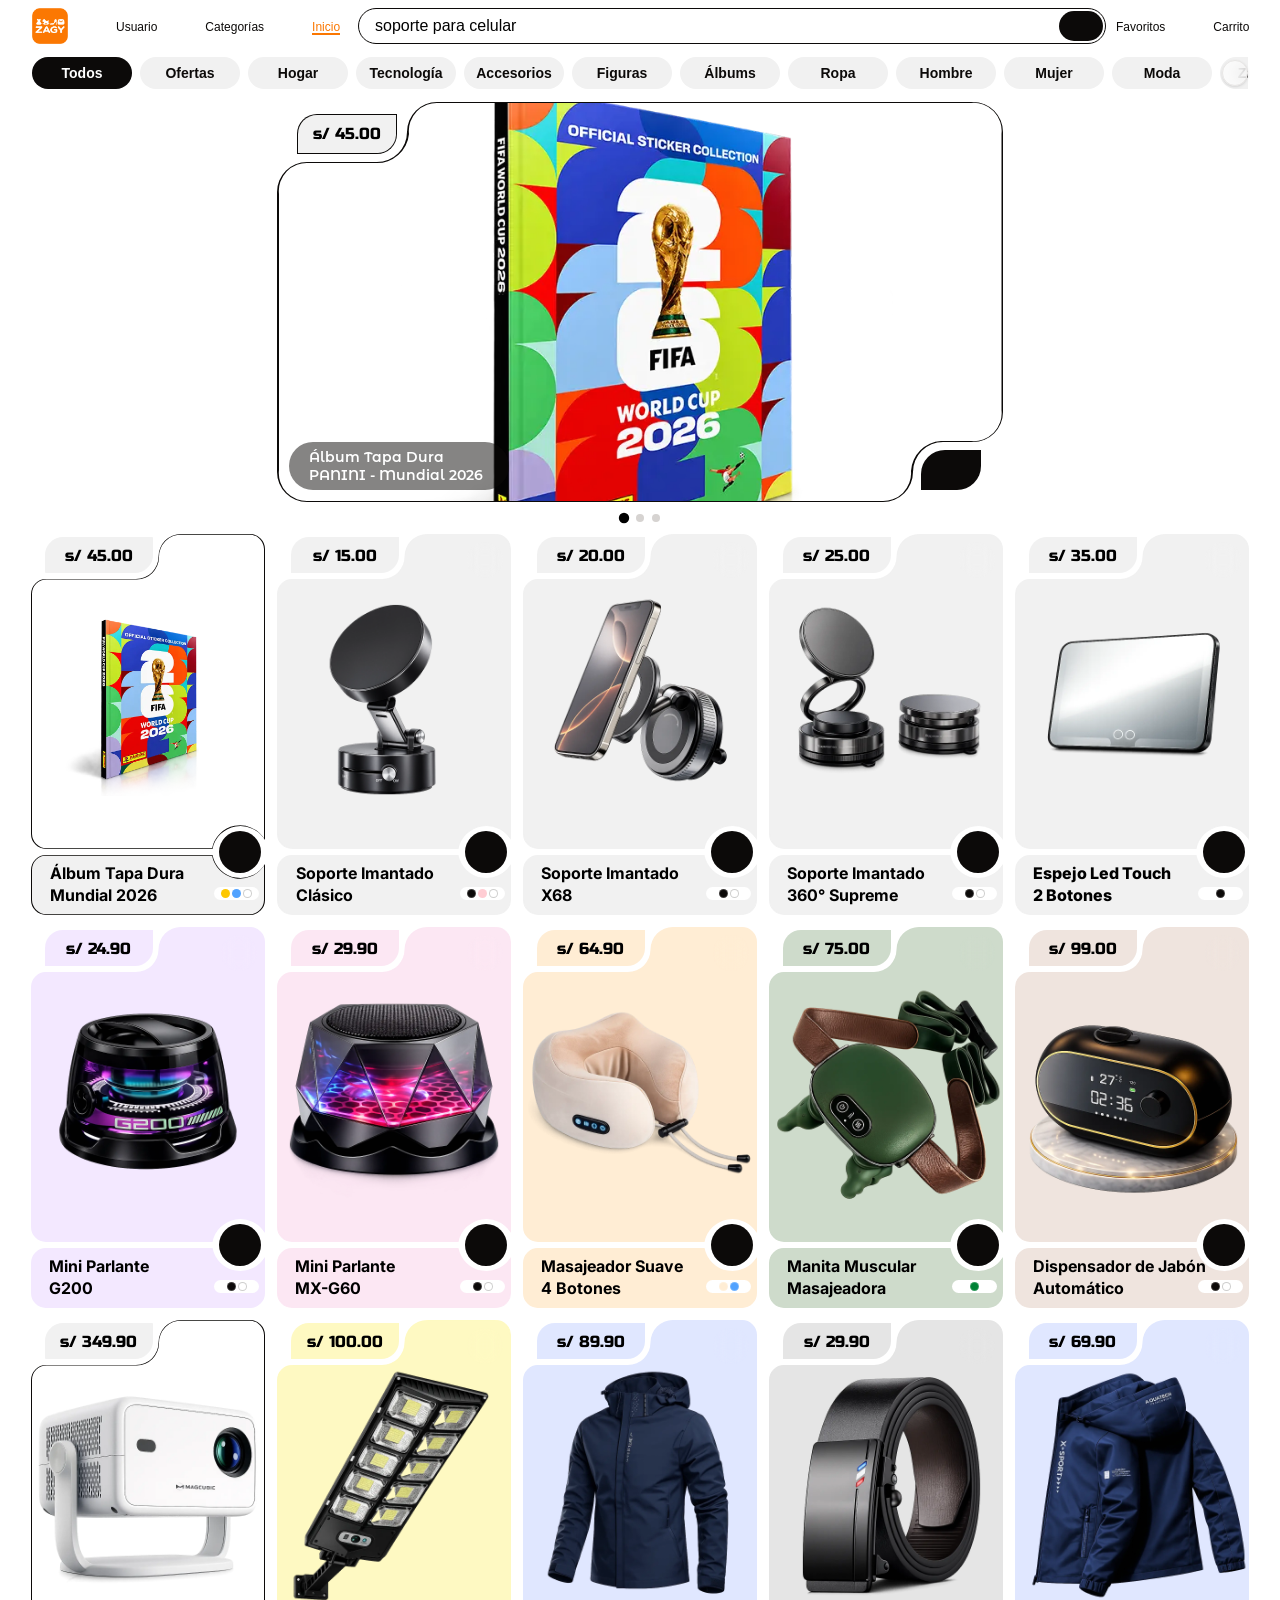
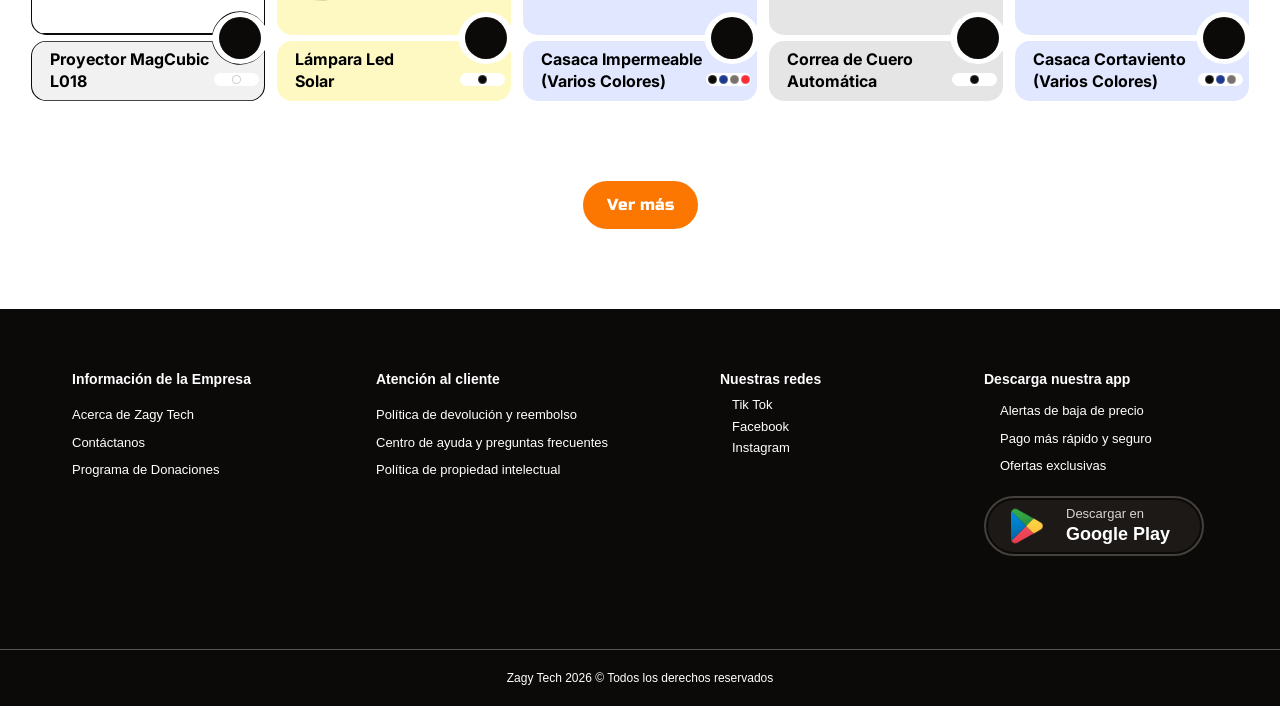
==== commit 836bfe04: "Subida automatica inteligente" ====
--- a/index.html
+++ b/index.html
@@ -351,7 +351,7 @@
         </article>
 
         <!-- 02 SOPORTE IMANTADO CLÁSICO -->
-        <article class="producto-tienda cat-accesorios w-[172px] h-[254px] relative sm:w-[234px] sm:h-[381px]" data-id="2" data-titulo="Soporte Imantado" data-subtitulo="Clásico" data-precio="20.90" data-imagen="assets/01 SOPORTE IMANTADO/01.webp">
+        <article class="producto-tienda cat-accesorios w-[172px] h-[254px] relative sm:w-[234px] sm:h-[381px]" data-id="2" data-titulo="Soporte Imantado" data-subtitulo="Clásico" data-precio="15.00" data-imagen="assets/01 SOPORTE IMANTADO/01.webp">
             <div class="absolute inset-0 bg-puro dark:bg-stone-800 cardProducto"></div>
             <div class="w-[172px] h-52.5 bg-puro dark:bg-stone-800 border border-puro dark:border-stone-800 cardProductoInner absolute overflow-hidden sm:w-[234px] sm:h-78.75">
                 <img src="assets/01 SOPORTE IMANTADO/01.webp" alt="" class="w-full h-full object-contain object-[50%_70%] sm:object-[50%_60%]">
@@ -360,9 +360,9 @@
                 <i class="ri-heart-line text-sm text-stone-950 transition-colors duration-200 sm:text-lg"></i>
             </button>
             <div class="w-18 h-6 absolute top-0.5 left-2.25 bg-puro dark:bg-stone-900 dark:text-temuDark dark:border dark:border-stone-900 rounded-br-xl rounded-tl-xl flex items-center justify-center cursor-pointer btn-precio sm:w-27 sm:h-9 sm:top-0.75 sm:left-[13.5px] sm:rounded-br-[18px] sm:rounded-tl-[18px]">
-                <p class="font-Russo text-xs pt-0.25 sm:text-base">s/ 20.90</p>
-            </div>
-            <button class="btn-agregar-carrito size-7 bg-stone-950 dark:bg-stone-800 absolute right-[2.5px] bottom-[28px] rounded-4xl z-10 flex justify-center items-center cursor-pointer transition-transform duration-300 btn-epico sm:size-10.5 sm:right-[3.75px] sm:bottom-[42px]" data-id="2" data-titulo="Soporte Imantado" data-subtitulo="Clásico" data-precio="20.90" data-imagen="assets/01 SOPORTE IMANTADO/01.webp">
+                <p class="font-Russo text-xs pt-0.25 sm:text-base">s/ 15.00</p>
+            </div>
+            <button class="btn-agregar-carrito size-7 bg-stone-950 dark:bg-stone-800 absolute right-[2.5px] bottom-[28px] rounded-4xl z-10 flex justify-center items-center cursor-pointer transition-transform duration-300 btn-epico sm:size-10.5 sm:right-[3.75px] sm:bottom-[42px]" data-id="2" data-titulo="Soporte Imantado" data-subtitulo="Clásico" data-precio="15.00" data-imagen="assets/01 SOPORTE IMANTADO/01.webp">
                 <i class="ri-shopping-cart-2-line text-white dark:text-temuDark text-[13px] pb-px pl-px sm:text-[19.5px] sm:pl-[0.5px] sm:pb-[1.5px]"></i>
             </button>
             <div class="absolute bg-puro dark:bg-stone-900 bottom-0 cardInfo w-[172px] h-10 sm:w-[234px] sm:h-15"></div>
@@ -382,7 +382,7 @@
         </article>
 
         <!-- 03 SOPORTE IMANTADO X68 -->
-        <article class="producto-tienda cat-accesorios w-[172px] h-[254px] relative sm:w-[234px] sm:h-[381px]" data-id="3" data-titulo="Soporte Imantado" data-subtitulo="X68" data-precio="24.90" data-imagen="assets/02 SOPORTE IMANTADO 360/01.webp">
+        <article class="producto-tienda cat-accesorios w-[172px] h-[254px] relative sm:w-[234px] sm:h-[381px]" data-id="3" data-titulo="Soporte Imantado" data-subtitulo="X68" data-precio="20.00" data-imagen="assets/02 SOPORTE IMANTADO 360/01.webp">
             <div class="absolute inset-0 bg-puro dark:bg-stone-800 cardProducto"></div>
             <div class="w-[172px] h-52.5 bg-puro dark:bg-stone-800 border-puro dark:border-stone-800 cardProductoInner absolute inset-0 overflow-hidden sm:w-[234px] sm:h-78.5">
                 <img src="assets/02 SOPORTE IMANTADO 360/01.webp" alt="" class="w-full h-full object-contain object-[50%_70%] sm:object-[50%_60%]">
@@ -391,9 +391,9 @@
                 <i class="ri-heart-line text-sm text-stone-950 transition-colors duration-200 sm:text-lg"></i>
             </button>
             <div class="w-18 h-6 absolute top-0.5 left-2.25 bg-puro dark:bg-stone-900 dark:text-temuDark  rounded-br-xl rounded-tl-xl flex items-center justify-center cursor-pointer btn-precio sm:w-27 sm:h-9 sm:top-0.75 sm:left-[13.5px] sm:rounded-br-[18px] sm:rounded-tl-[18px]">
-                <p class="font-Russo text-xs pt-0.25 sm:text-base">s/ 24.90</p>
-            </div>
-            <button class="btn-agregar-carrito size-7 bg-stone-950 dark:bg-stone-800 absolute right-[2.5px] bottom-[28px] rounded-4xl z-10 flex justify-center items-center cursor-pointer transition-transform duration-300 btn-epico sm:size-10.5 sm:right-[3.75px] sm:bottom-[42px]" data-id="3" data-titulo="Soporte Imantado" data-subtitulo="X68" data-precio="24.90" data-imagen="assets/02 SOPORTE IMANTADO 360/01.webp">
+                <p class="font-Russo text-xs pt-0.25 sm:text-base">s/ 20.00</p>
+            </div>
+            <button class="btn-agregar-carrito size-7 bg-stone-950 dark:bg-stone-800 absolute right-[2.5px] bottom-[28px] rounded-4xl z-10 flex justify-center items-center cursor-pointer transition-transform duration-300 btn-epico sm:size-10.5 sm:right-[3.75px] sm:bottom-[42px]" data-id="3" data-titulo="Soporte Imantado" data-subtitulo="X68" data-precio="20.00" data-imagen="assets/02 SOPORTE IMANTADO 360/01.webp">
                 <i class="ri-shopping-cart-2-line text-white dark:text-temuDark text-[13px] pb-px pl-px sm:text-[19.5px] sm:pl-[0.5px] sm:pb-[1.5px]"></i>
             </button>
             <div class="absolute bg-puro dark:bg-stone-900 bottom-0 cardInfo w-[172px] h-10 sm:w-[234px] sm:h-15"></div>
@@ -408,7 +408,7 @@
         </article>
 
         <!-- 04 SOPORTE IMANTADO 360 SUPREME -->
-        <article class="producto-tienda cat-accesorios cat-ofertas w-[172px] h-[254px] relative sm:w-[234px] sm:h-[381px]" data-id="4" data-titulo="Soporte Imantado" data-subtitulo="360° Supreme" data-precio="29.90" data-imagen="assets/03 SOPORTE IMANTADO 360 -SUPREME/01.webp">
+        <article class="producto-tienda cat-accesorios cat-ofertas w-[172px] h-[254px] relative sm:w-[234px] sm:h-[381px]" data-id="4" data-titulo="Soporte Imantado" data-subtitulo="360° Supreme" data-precio="25.00" data-imagen="assets/03 SOPORTE IMANTADO 360 -SUPREME/01.webp">
             <div class="absolute inset-0 bg-puro dark:bg-stone-800 cardProducto"></div>
             <div class="w-[172px] h-52.5 bg-puro dark:bg-stone-800 cardProductoInner absolute inset-0 overflow-hidden sm:w-[234px] sm:h-78.5">
                 <img src="assets/03 SOPORTE IMANTADO 360 -SUPREME/01.webp" alt="" class="w-full h-full object-contain object-[50%_70%] sm:object-[50%_60%]">
@@ -417,9 +417,9 @@
                 <i class="ri-heart-line text-sm text-stone-950 transition-colors duration-200 sm:text-lg"></i>
             </button>
             <div class="w-18 h-6 absolute top-0.5 left-2.25 bg-puro dark:bg-stone-900 dark:text-temuDark rounded-br-xl rounded-tl-xl flex items-center justify-center cursor-pointer btn-precio sm:w-27 sm:h-9 sm:top-0.75 sm:left-[13.5px] sm:rounded-br-[18px] sm:rounded-tl-[18px]">
-                <p class="font-Russo text-xs pt-0.25 sm:text-base">s/ 29.90</p>
-            </div>
-            <button class="btn-agregar-carrito size-7 bg-stone-950 dark:bg-stone-800 absolute right-[2.5px] bottom-[28px] rounded-4xl z-10 flex justify-center items-center cursor-pointer transition-transform duration-300 btn-epico sm:size-10.5 sm:right-[3.75px] sm:bottom-[42px]" data-id="4" data-titulo="Soporte Imantado" data-subtitulo="360° Supreme" data-precio="29.90" data-imagen="assets/03 SOPORTE IMANTADO 360 -SUPREME/01.webp">
+                <p class="font-Russo text-xs pt-0.25 sm:text-base">s/ 25.00</p>
+            </div>
+            <button class="btn-agregar-carrito size-7 bg-stone-950 dark:bg-stone-800 absolute right-[2.5px] bottom-[28px] rounded-4xl z-10 flex justify-center items-center cursor-pointer transition-transform duration-300 btn-epico sm:size-10.5 sm:right-[3.75px] sm:bottom-[42px]" data-id="4" data-titulo="Soporte Imantado" data-subtitulo="360° Supreme" data-precio="25.00" data-imagen="assets/03 SOPORTE IMANTADO 360 -SUPREME/01.webp">
                 <i class="ri-shopping-cart-2-line text-white dark:text-temuDark text-[13px] pb-px pl-px sm:text-[19.5px] sm:pl-[0.5px] sm:pb-[1.5px]"></i>
             </button>
             <div class="absolute bg-puro dark:bg-stone-900 bottom-0 cardInfo w-[172px] h-10 sm:w-[234px] sm:h-15"></div>
@@ -434,7 +434,7 @@
         </article>
 
         <!-- 05 ESPEJO LED TACTIL -->
-        <article class="producto-tienda cat-accesorios cat-tecnologia w-[172px] h-[254px] relative sm:w-[234px] sm:h-[381px]" data-id="5" data-titulo="Espejo Led Touch" data-subtitulo="2 Botones" data-precio="39.90" data-imagen="assets/04 ESPEJO LED DE 2 BOTONES/01.webp">
+        <article class="producto-tienda cat-accesorios cat-tecnologia w-[172px] h-[254px] relative sm:w-[234px] sm:h-[381px]" data-id="5" data-titulo="Espejo Led Touch" data-subtitulo="2 Botones" data-precio="35.00" data-imagen="assets/04 ESPEJO LED DE 2 BOTONES/01.webp">
             <div class="absolute inset-0 bg-puro dark:bg-stone-800 cardProducto"></div>
             <div class="w-[172px] h-52.5 bg-puro dark:bg-stone-800 cardProductoInner absolute inset-0 overflow-hidden sm:w-[234px] sm:h-78.5">
                 <img src="assets/04 ESPEJO LED DE 2 BOTONES/01.webp" alt="" class="w-full h-full object-contain object-[50%_70%] sm:object-[50%_60%]">
@@ -443,9 +443,9 @@
                 <i class="ri-heart-line text-sm text-stone-950 transition-colors duration-200 sm:text-lg"></i>
             </button>
             <div class="w-18 h-6 absolute top-0.5 left-2.25 bg-puro dark:bg-stone-900 dark:text-temuDark rounded-br-xl rounded-tl-xl flex items-center justify-center cursor-pointer btn-precio sm:w-27 sm:h-9 sm:top-0.75 sm:left-[13.5px] sm:rounded-br-[18px] sm:rounded-tl-[18px]">
-                <p class="font-Russo text-xs pt-0.25 sm:text-base">s/ 39.90</p>
-            </div>
-            <button class="btn-agregar-carrito size-7 bg-stone-950 dark:bg-stone-800 absolute right-[2.5px] bottom-[28px] rounded-4xl z-10 flex justify-center items-center cursor-pointer transition-transform duration-300 btn-epico sm:size-10.5 sm:right-[3.75px] sm:bottom-[42px]" data-id="5" data-titulo="Espejo Led Touch" data-subtitulo="2 Botones" data-precio="39.90" data-imagen="assets/04 ESPEJO LED DE 2 BOTONES/01.webp">
+                <p class="font-Russo text-xs pt-0.25 sm:text-base">s/ 35.00</p>
+            </div>
+            <button class="btn-agregar-carrito size-7 bg-stone-950 dark:bg-stone-800 absolute right-[2.5px] bottom-[28px] rounded-4xl z-10 flex justify-center items-center cursor-pointer transition-transform duration-300 btn-epico sm:size-10.5 sm:right-[3.75px] sm:bottom-[42px]" data-id="5" data-titulo="Espejo Led Touch" data-subtitulo="2 Botones" data-precio="35.00" data-imagen="assets/04 ESPEJO LED DE 2 BOTONES/01.webp">
                 <i class="ri-shopping-cart-2-line text-white dark:text-temuDark text-[13px] pb-px pl-px sm:text-[19.5px] sm:pl-[0.5px] sm:pb-[1.5px]"></i>
             </button>
             <div class="absolute bg-puro dark:bg-stone-900 bottom-0 cardInfo w-[172px] h-10 sm:w-[234px] sm:h-15"></div>
@@ -459,7 +459,7 @@
         </article>
 
         <!-- 06 JBL ESSENTIAL -->
-        <article class="producto-tienda cat-tecnologia w-[172px] h-[254px] relative sm:w-[234px] sm:h-[381px]" data-id="6" data-titulo="JBL Essential" data-subtitulo="Original" data-precio="84.90" data-imagen="assets/06 JBL ESSENTIAL/01.webp">
+        <!-- <article class="producto-tienda cat-tecnologia w-[172px] h-[254px] relative sm:w-[234px] sm:h-[381px]" data-id="6" data-titulo="JBL Essential" data-subtitulo="Original" data-precio="84.90" data-imagen="assets/06 JBL ESSENTIAL/01.webp">
             <div class="absolute inset-0 bg-blue-100 dark:bg-stone-800 cardProducto"></div>
             <div class="w-[172px] h-52.5 bg-blue-100 dark:bg-stone-800 cardProductoInner absolute inset-0 overflow-hidden sm:w-[234px] sm:h-78.5">
                 <img src="assets/06 JBL ESSENTIAL/01.webp" alt="" class="w-full h-full object-contain object-[50%_70%] sm:object-[50%_60%]">
@@ -483,7 +483,7 @@
                 <div class="size-1.5 bg-stone-950 rounded-4xl border border-white/20 sm:size-2.25 hidden"></div>
                 <div class="size-1.5 bg-white border border-stone-950/20 rounded-4xl sm:size-2.25 hidden"></div>
             </button>
-        </article>
+        </article> -->
 
         <!-- 07 MINI PARLANTE G200 -->
         <article class="producto-tienda cat-tecnologia cat-ofertas w-[172px] h-[254px] relative sm:w-[234px] sm:h-[381px]" data-id="7" data-titulo="Mini Parlante" data-subtitulo="G200" data-precio="24.90" data-imagen="assets/07 MINI PARLANTE G200/01.webp">
@@ -566,7 +566,7 @@
         </article>
 
         <!-- 10 MANITA MASAJEADORA -->
-        <article class="producto-tienda cat-tecnologia w-[172px] h-[254px] relative sm:w-[234px] sm:h-[381px]" data-id="10" data-titulo="Manita Muscular" data-subtitulo="Masajeadora" data-precio="109.90" data-imagen="assets/13 MANITA MASAJEADORA/01.webp">
+        <article class="producto-tienda cat-tecnologia w-[172px] h-[254px] relative sm:w-[234px] sm:h-[381px]" data-id="10" data-titulo="Manita Muscular" data-subtitulo="Masajeadora" data-precio="75.00" data-imagen="assets/13 MANITA MASAJEADORA/01.webp">
             <div class="absolute inset-0 bg-manita dark:bg-stone-800 cardProducto"></div>
             <div class="w-[172px] h-52.5 bg-manita dark:bg-stone-800 cardProductoInner absolute inset-0 overflow-hidden sm:w-[234px] sm:h-78.5">
                 <img src="assets/13 MANITA MASAJEADORA/01.webp" alt="" class="w-full h-full object-contain object-[50%_70%] sm:object-[50%_60%]">
@@ -575,9 +575,9 @@
                 <i class="ri-heart-line text-sm text-stone-950 transition-colors duration-200 sm:text-lg"></i>
             </button>
             <div class="w-18 h-6 absolute top-0.5 left-2.25 bg-manita dark:bg-stone-900 dark:text-temuDark rounded-br-xl rounded-tl-xl flex items-center justify-center cursor-pointer btn-precio sm:w-27 sm:h-9 sm:top-0.75 sm:left-[13.5px] sm:rounded-br-[18px] sm:rounded-tl-[18px]">
-                <p class="font-Russo text-xs pt-0.25 sm:text-base">s/ 109.90</p>
-            </div>
-            <button class="btn-agregar-carrito size-7 bg-stone-950 dark:bg-stone-800 absolute right-[2.5px] bottom-[28px] rounded-4xl z-10 flex justify-center items-center cursor-pointer transition-transform duration-300 btn-epico sm:size-10.5 sm:right-[3.75px] sm:bottom-[42px]" data-id="10" data-titulo="Manita Muscular" data-subtitulo="Masajeadora" data-precio="109.90" data-imagen="assets/13 MANITA MASAJEADORA/01.webp">
+                <p class="font-Russo text-xs pt-0.25 sm:text-base">s/ 75.00</p>
+            </div>
+            <button class="btn-agregar-carrito size-7 bg-stone-950 dark:bg-stone-800 absolute right-[2.5px] bottom-[28px] rounded-4xl z-10 flex justify-center items-center cursor-pointer transition-transform duration-300 btn-epico sm:size-10.5 sm:right-[3.75px] sm:bottom-[42px]" data-id="10" data-titulo="Manita Muscular" data-subtitulo="Masajeadora" data-precio="75.00" data-imagen="assets/13 MANITA MASAJEADORA/01.webp">
                 <i class="ri-shopping-cart-2-line text-white dark:text-temuDark text-[13px] pb-px pl-px sm:text-[19.5px] sm:pl-[0.5px] sm:pb-[1.5px]"></i>
             </button>
             <div class="absolute bg-manita dark:bg-stone-900 bottom-0 cardInfo w-[172px] h-10 sm:w-[234px] sm:h-15"></div>
@@ -593,7 +593,7 @@
         </article>
 
         <!-- 11 DISPENSADOR DE JABON -->
-        <article class="producto-tienda cat-tecnologia cat-hogar w-[172px] h-[254px] relative sm:w-[234px] sm:h-[381px]" data-id="11" data-titulo="Dispensador de Jabón" data-subtitulo="Automático" data-precio="109.90" data-imagen="assets/21 DISPENSADOR DE JABÓN/00.webp">
+        <article class="producto-tienda cat-tecnologia cat-hogar w-[172px] h-[254px] relative sm:w-[234px] sm:h-[381px]" data-id="11" data-titulo="Dispensador de Jabón" data-subtitulo="Automático" data-precio="99.00" data-imagen="assets/21 DISPENSADOR DE JABÓN/00.webp">
             <div class="absolute inset-0 bg-jabon dark:bg-stone-800 cardProducto"></div>
             <div class="w-[172px] h-52.5 bg-jabon dark:bg-stone-800 cardProductoInner absolute inset-0 overflow-hidden sm:w-[234px] sm:h-78.5">
                 <img src="assets/21 DISPENSADOR DE JABÓN/00.webp" alt="" class="w-full h-full object-contain object-[50%_70%] sm:object-[50%_60%]">
@@ -602,9 +602,9 @@
                 <i class="ri-heart-line text-sm text-stone-950 transition-colors duration-200 sm:text-lg"></i>
             </button>
             <div class="w-18 h-6 absolute top-0.5 left-2.25 bg-jabon dark:bg-stone-900 dark:text-temuDark  rounded-br-xl rounded-tl-xl flex items-center justify-center cursor-pointer btn-precio sm:w-27 sm:h-9 sm:top-0.75 sm:left-[13.5px] sm:rounded-br-[18px] sm:rounded-tl-[18px]">
-                <p class="font-Russo text-xs pt-0.25 sm:text-base">s/ 109.90</p>
-            </div>
-            <button class="btn-agregar-carrito size-7 bg-stone-950 dark:bg-stone-800 absolute right-[2.5px] bottom-[28px] rounded-4xl z-10 flex justify-center items-center cursor-pointer transition-transform duration-300 btn-epico sm:size-10.5 sm:right-[3.75px] sm:bottom-[42px]" data-id="11" data-titulo="Dispensador de Jabón" data-subtitulo="Automático" data-precio="109.90" data-imagen="assets/21 DISPENSADOR DE JABÓN/00.webp">
+                <p class="font-Russo text-xs pt-0.25 sm:text-base">s/ 99.00</p>
+            </div>
+            <button class="btn-agregar-carrito size-7 bg-stone-950 dark:bg-stone-800 absolute right-[2.5px] bottom-[28px] rounded-4xl z-10 flex justify-center items-center cursor-pointer transition-transform duration-300 btn-epico sm:size-10.5 sm:right-[3.75px] sm:bottom-[42px]" data-id="11" data-titulo="Dispensador de Jabón" data-subtitulo="Automático" data-precio="99.00" data-imagen="assets/21 DISPENSADOR DE JABÓN/00.webp">
                 <i class="ri-shopping-cart-2-line text-white dark:text-temuDark text-[13px] pb-px pl-px sm:text-[19.5px] sm:pl-[0.5px] sm:pb-[1.5px]"></i>
             </button>
             <div class="absolute bg-jabon dark:bg-stone-900 bottom-0 cardInfo w-[172px] h-10 sm:w-[234px] sm:h-15"></div>
@@ -645,7 +645,7 @@
         </article>
 
         <!-- 13 LAMPARA LED SOLAR -->
-        <article class="producto-tienda cat-tecnologia cat-hogar w-[172px] h-[254px] relative sm:w-[234px] sm:h-[381px]" data-id="13" data-titulo="Lámpara Led" data-subtitulo="Solar" data-precio="129.90" data-imagen="assets/23 LAMPARA LED SOLAR/01.webp">
+        <article class="producto-tienda cat-tecnologia cat-hogar w-[172px] h-[254px] relative sm:w-[234px] sm:h-[381px]" data-id="13" data-titulo="Lámpara Led" data-subtitulo="Solar" data-precio="100.00" data-imagen="assets/23 LAMPARA LED SOLAR/01.webp">
             <div class="absolute inset-0 bg-yellow-100 dark:bg-stone-800 cardProducto"></div>
             <div class="w-[172px] h-52.5 bg-yellow-100 dark:bg-stone-800 cardProductoInner absolute inset-0 overflow-hidden sm:w-[234px] sm:h-78.5">
                 <img src="assets/23 LAMPARA LED SOLAR/01.webp" alt="" class="w-full h-full object-contain object-[50%_70%] sm:object-[50%_60%]">
@@ -654,9 +654,9 @@
                 <i class="ri-heart-line text-sm text-stone-950 transition-colors duration-200 sm:text-lg"></i>
             </button>
             <div class="w-18 h-6 absolute top-0.5 left-2.25 bg-yellow-100 dark:bg-stone-900 dark:text-temuDark rounded-br-xl rounded-tl-xl flex items-center justify-center cursor-pointer btn-precio sm:w-27 sm:h-9 sm:top-0.75 sm:left-[13.5px] sm:rounded-br-[18px] sm:rounded-tl-[18px]">
-                <p class="font-Russo text-xs pt-0.25 sm:text-base">s/ 129.90</p>
-            </div>
-            <button class="btn-agregar-carrito size-7 bg-stone-950 dark:bg-stone-800 absolute right-[2.5px] bottom-[28px] rounded-4xl z-10 flex justify-center items-center cursor-pointer transition-transform duration-300 btn-epico sm:size-10.5 sm:right-[3.75px] sm:bottom-[42px]" data-id="13" data-titulo="Lámpara Led" data-subtitulo="Solar" data-precio="129.90" data-imagen="assets/23 LAMPARA LED SOLAR/01.webp">
+                <p class="font-Russo text-xs pt-0.25 sm:text-base">s/ 100.00</p>
+            </div>
+            <button class="btn-agregar-carrito size-7 bg-stone-950 dark:bg-stone-800 absolute right-[2.5px] bottom-[28px] rounded-4xl z-10 flex justify-center items-center cursor-pointer transition-transform duration-300 btn-epico sm:size-10.5 sm:right-[3.75px] sm:bottom-[42px]" data-id="13" data-titulo="Lámpara Led" data-subtitulo="Solar" data-precio="100.00" data-imagen="assets/23 LAMPARA LED SOLAR/01.webp">
                 <i class="ri-shopping-cart-2-line text-white dark:text-temuDark text-[13px] pb-px pl-px sm:text-[19.5px] sm:pl-[0.5px] sm:pb-[1.5px]"></i>
             </button>
             <div class="absolute bg-yellow-100 dark:bg-stone-900 bottom-0 cardInfo w-[172px] h-10 sm:w-[234px] sm:h-15"></div>
@@ -700,7 +700,7 @@
         </article>
 
         <!-- 15 CORREA DE CUERO -->
-        <article class="producto-tienda cat-ropa cat-hombre cat-mujer w-[172px] h-[254px] relative sm:w-[234px] sm:h-[381px]" data-id="15" data-titulo="Correa de Cuero" data-subtitulo="Automática" data-precio="39.90" data-imagen="assets/30 CORREA DE CUERO AUTOMATICA/01.webp">
+        <article class="producto-tienda cat-ropa cat-hombre cat-mujer w-[172px] h-[254px] relative sm:w-[234px] sm:h-[381px]" data-id="15" data-titulo="Correa de Cuero" data-subtitulo="Automática" data-precio="29.90" data-imagen="assets/30 CORREA DE CUERO AUTOMATICA/01.webp">
             <div class="absolute inset-0 bg-plomo dark:bg-stone-800 cardProducto"></div>
             <div class="w-[172px] h-52.5 bg-plomo dark:bg-stone-800 cardProductoInner absolute inset-0 overflow-hidden sm:w-[234px] sm:h-78.5">
                 <img src="assets/30 CORREA DE CUERO AUTOMATICA/01.webp" alt="" class="w-full h-full object-contain object-[50%_70%] sm:object-[50%_60%]">
@@ -709,9 +709,9 @@
                 <i class="ri-heart-line text-sm text-stone-950 transition-colors duration-200 sm:text-lg"></i>
             </button>
             <div class="w-18 h-6 absolute top-0.5 left-2.25 bg-plomo dark:bg-stone-900 dark:text-temuDark rounded-br-xl rounded-tl-xl flex items-center justify-center cursor-pointer btn-precio sm:w-27 sm:h-9 sm:top-0.75 sm:left-[13.5px] sm:rounded-br-[18px] sm:rounded-tl-[18px]">
-                <p class="font-Russo text-xs pt-0.25 sm:text-base">s/ 39.90</p>
-            </div>
-            <button class="btn-agregar-carrito size-7 bg-stone-950 dark:bg-stone-800 absolute right-[2.5px] bottom-[28px] rounded-4xl z-10 flex justify-center items-center cursor-pointer transition-transform duration-300 btn-epico sm:size-10.5 sm:right-[3.75px] sm:bottom-[42px]" data-id="15" data-titulo="Correa de Cuero" data-subtitulo="Automática" data-precio="39.90" data-imagen="assets/30 CORREA DE CUERO AUTOMATICA/01.webp">
+                <p class="font-Russo text-xs pt-0.25 sm:text-base">s/ 29.90</p>
+            </div>
+            <button class="btn-agregar-carrito size-7 bg-stone-950 dark:bg-stone-800 absolute right-[2.5px] bottom-[28px] rounded-4xl z-10 flex justify-center items-center cursor-pointer transition-transform duration-300 btn-epico sm:size-10.5 sm:right-[3.75px] sm:bottom-[42px]" data-id="15" data-titulo="Correa de Cuero" data-subtitulo="Automática" data-precio="29.90" data-imagen="assets/30 CORREA DE CUERO AUTOMATICA/01.webp">
                 <i class="ri-shopping-cart-2-line text-white dark:text-temuDark text-[13px] pb-px pl-px sm:text-[19.5px] sm:pl-[0.5px] sm:pb-[1.5px]"></i>
             </button>
             <div class="absolute bg-plomo dark:bg-stone-900 bottom-0 cardInfo w-[172px] h-10 sm:w-[234px] sm:h-15"></div>
@@ -754,7 +754,7 @@
         </article>
 
         <!-- 17 MOCHILA WEIXIER -->
-        <article class="producto-tienda cat-moda cat-hombre cat-mujer w-[172px] h-[254px] relative sm:w-[234px] sm:h-[381px]" data-id="17" data-titulo="Mochila Monarch" data-subtitulo="WEIXIER" data-precio="84.90" data-imagen="assets/34 MOCHILA WEIXIER/01.webp">
+        <article class="producto-tienda cat-moda cat-hombre cat-mujer w-[172px] h-[254px] relative sm:w-[234px] sm:h-[381px]" data-id="17" data-titulo="Mochila Monarch" data-subtitulo="WEIXIER" data-precio="79.90" data-imagen="assets/34 MOCHILA WEIXIER/01.webp">
             <div class="absolute inset-0 bg-plomo dark:bg-stone-800 cardProducto"></div>
             <div class="w-[172px] h-52.5 bg-plomo dark:bg-stone-800 cardProductoInner absolute inset-0 overflow-hidden sm:w-[234px] sm:h-78.5">
                 <img src="assets/34 MOCHILA WEIXIER/01.webp" alt="" class="w-full h-full object-contain object-[50%_70%] sm:object-[50%_60%]">
@@ -763,9 +763,9 @@
                 <i class="ri-heart-line text-sm text-stone-950 transition-colors duration-200 sm:text-lg"></i>
             </button>
             <div class="w-18 h-6 absolute top-0.5 left-2.25 bg-plomo dark:bg-stone-900 dark:text-temuDark rounded-br-xl rounded-tl-xl flex items-center justify-center cursor-pointer btn-precio sm:w-27 sm:h-9 sm:top-0.75 sm:left-[13.5px] sm:rounded-br-[18px] sm:rounded-tl-[18px]">
-                <p class="font-Russo text-xs pt-0.25 sm:text-base">s/ 84.90</p>
-            </div>
-            <button class="btn-agregar-carrito size-7 bg-stone-950 dark:bg-stone-800 absolute right-[2.5px] bottom-[28px] rounded-4xl z-10 flex justify-center items-center cursor-pointer transition-transform duration-300 btn-epico sm:size-10.5 sm:right-[3.75px] sm:bottom-[42px]" data-id="17" data-titulo="Mochila Monarch" data-subtitulo="WEIXIER" data-precio="84.90" data-imagen="assets/34 MOCHILA WEIXIER/01.webp">
+                <p class="font-Russo text-xs pt-0.25 sm:text-base">s/ 79.90</p>
+            </div>
+            <button class="btn-agregar-carrito size-7 bg-stone-950 dark:bg-stone-800 absolute right-[2.5px] bottom-[28px] rounded-4xl z-10 flex justify-center items-center cursor-pointer transition-transform duration-300 btn-epico sm:size-10.5 sm:right-[3.75px] sm:bottom-[42px]" data-id="17" data-titulo="Mochila Monarch" data-subtitulo="WEIXIER" data-precio="79.90" data-imagen="assets/34 MOCHILA WEIXIER/01.webp">
                 <i class="ri-shopping-cart-2-line text-white dark:text-temuDark text-[13px] pb-px pl-px sm:text-[19.5px] sm:pl-[0.5px] sm:pb-[1.5px]"></i>
             </button>
             <div class="absolute bg-plomo dark:bg-stone-900 bottom-0 cardInfo w-[172px] h-10 sm:w-[234px] sm:h-15"></div>
@@ -780,7 +780,7 @@
         </article>
 
         <!-- 18 ALMOHADA DE 3 BOTONES -->
-        <article class="producto-tienda cat-tecnologia w-[172px] h-[254px] relative sm:w-[234px] sm:h-[381px]" data-id="18" data-titulo="Masajeador Suave" data-subtitulo="3 Botones" data-precio="54.90" data-imagen="assets/11 ALMOHADA DE 3 BOTONES/01.webp">
+        <article class="producto-tienda cat-tecnologia w-[172px] h-[254px] relative sm:w-[234px] sm:h-[381px]" data-id="18" data-titulo="Masajeador Suave" data-subtitulo="3 Botones" data-precio="49.90" data-imagen="assets/11 ALMOHADA DE 3 BOTONES/01.webp">
             <div class="absolute inset-0 bg-blue-100 dark:bg-stone-800 cardProducto"></div>
             <div class="w-[172px] h-52.5 bg-blue-100 dark:bg-stone-800 cardProductoInner absolute inset-0 overflow-hidden sm:w-[234px] sm:h-78.5">
                 <img src="assets/11 ALMOHADA DE 3 BOTONES/01.webp" alt="" class="w-full h-full object-contain object-[50%_70%] sm:object-[50%_60%]">
@@ -789,9 +789,9 @@
                 <i class="ri-heart-line text-sm text-stone-950 transition-colors duration-200 sm:text-lg"></i>
             </button>
             <div class="w-18 h-6 absolute top-0.5 left-2.25 bg-blue-100 dark:bg-stone-900 dark:text-temuDark rounded-br-xl rounded-tl-xl flex items-center justify-center cursor-pointer btn-precio sm:w-27 sm:h-9 sm:top-0.75 sm:left-[13.5px] sm:rounded-br-[18px] sm:rounded-tl-[18px]">
-                <p class="font-Russo text-xs pt-0.25 sm:text-base">s/ 54.90</p>
-            </div>
-            <button class="btn-agregar-carrito size-7 bg-stone-950 dark:bg-stone-800 absolute right-[2.5px] bottom-[28px] rounded-4xl z-10 flex justify-center items-center cursor-pointer transition-transform duration-300 btn-epico sm:size-10.5 sm:right-[3.75px] sm:bottom-[42px]" data-id="18" data-titulo="Masajeador Suave" data-subtitulo="3 Botones" data-precio="54.90" data-imagen="assets/11 ALMOHADA DE 3 BOTONES/01.webp">
+                <p class="font-Russo text-xs pt-0.25 sm:text-base">s/ 49.90</p>
+            </div>
+            <button class="btn-agregar-carrito size-7 bg-stone-950 dark:bg-stone-800 absolute right-[2.5px] bottom-[28px] rounded-4xl z-10 flex justify-center items-center cursor-pointer transition-transform duration-300 btn-epico sm:size-10.5 sm:right-[3.75px] sm:bottom-[42px]" data-id="18" data-titulo="Masajeador Suave" data-subtitulo="3 Botones" data-precio="49.90" data-imagen="assets/11 ALMOHADA DE 3 BOTONES/01.webp">
                 <i class="ri-shopping-cart-2-line text-white dark:text-temuDark text-[13px] pb-px pl-px sm:text-[19.5px] sm:pl-[0.5px] sm:pb-[1.5px]"></i>
             </button>
             <div class="absolute bg-blue-100 dark:bg-stone-900 bottom-0 cardInfo w-[172px] h-10 sm:w-[234px] sm:h-15"></div>
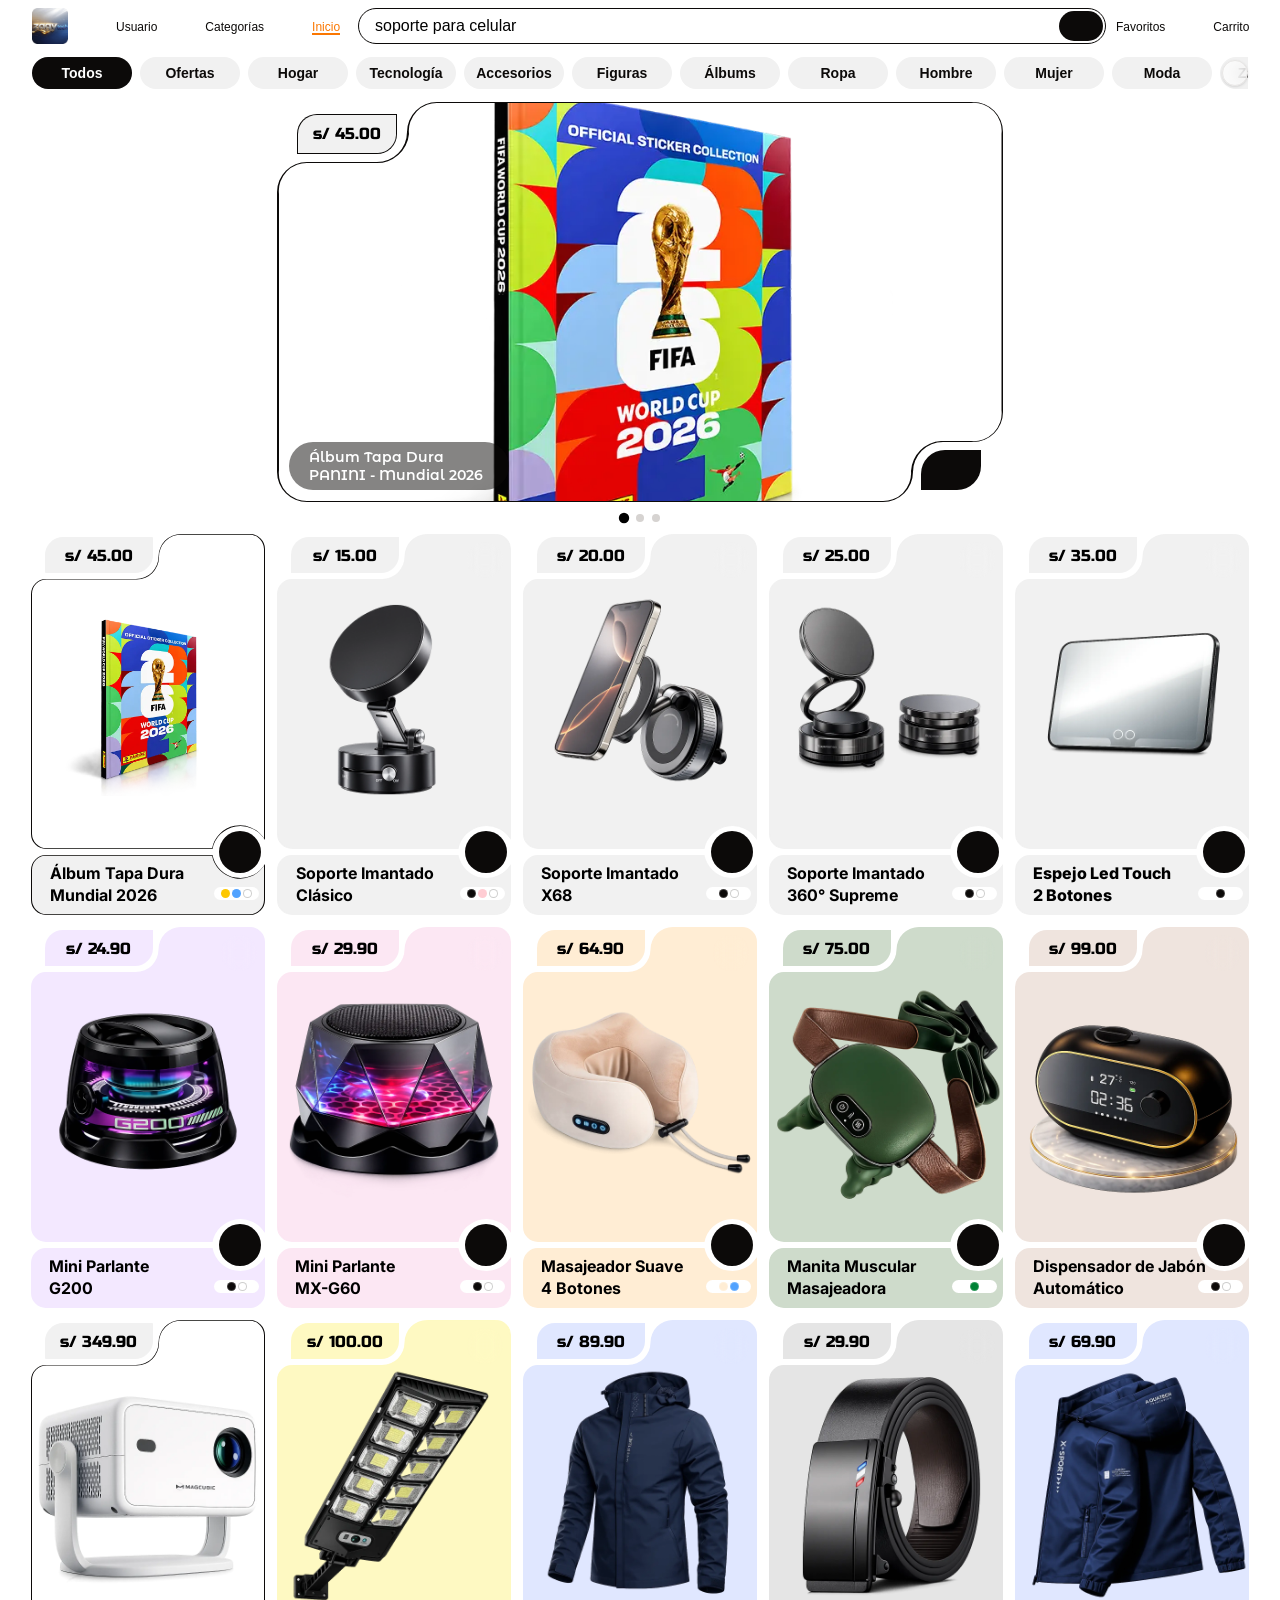
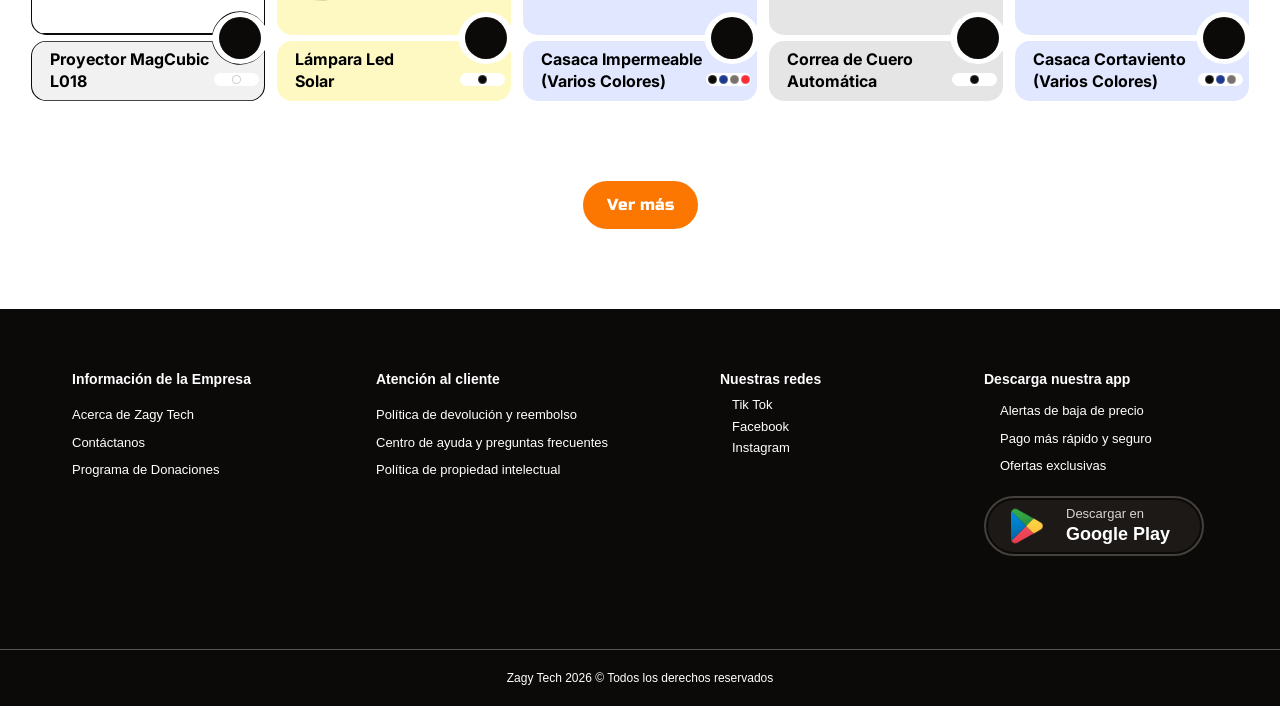
==== commit 85b89324: "Subida automatica inteligente" ====
--- a/index.html
+++ b/index.html
@@ -54,7 +54,7 @@
     <!-- NAV DESKTOP -->
     <nav class="w-[95vw] h-10 mx-auto relative lg:max-w-7xl">
         <section class="size-9 absolute top-2 flex gap-8 xl:gap-12">
-            <img id="logo-zagy" src="assets/logoZagy.webp" alt="logo" class="cursor-pointer">
+            <img id="logo-zagy" src="assets/loZagy.webp" alt="logo" class="cursor-pointer">
             <div class="flex gap-8 max-lg:hidden xl:gap-12">
                 <button class="nav-desktop group flex flex-col justify-center items-center mt-1 cursor-pointer transition-all duration-300" data-nav="usuario">
                     <i class="ri-user-line text-xl text-stone-950 leading-none transition-colors duration-300 group-hover:text-temu dark:group-hover:text-temuDark"></i>
@@ -172,7 +172,7 @@
                     </div>
                 </div>
 
-                <div class="swiper-slide relative w-full h-70" data-id="11" data-titulo="Dispensador de Jabón" data-subtitulo="Automático" data-precio="109.90" data-imagen="assets/21 DISPENSADOR DE JABÓN/00.webp">
+                <div class="swiper-slide relative w-full h-70" data-id="11" data-titulo="Dispensador de Jabón" data-subtitulo="Automático" data-precio="99.00" data-imagen="assets/21 DISPENSADOR DE JABÓN/00.webp">
                     <div class="absolute inset-0 cardHero bg-stone-950 dark:bg-temuDark"></div>
                     <div class="absolute cardHeroInner bg-white dark:bg-stone-900 overflow-hidden inset-0"><img src="assets/21 DISPENSADOR DE JABÓN/00.webp" class="w-full h-full object-cover object-[50%_40%] sm:object-[50%_60%]"></div>
                     <button class="btn-favorito-hero absolute top-3 right-5 z-20 size-8 bg-white/80 dark:bg-stone-900 backdrop-blur-sm rounded-full flex items-center justify-center cursor-pointer transition-all duration-300 hover:scale-110">
@@ -181,7 +181,7 @@
                     <div class="absolute w-25 h-10 bg-stone-950 dark:bg-stone-800 z-10 top-3 left-5 cardPrecioHero cursor-pointer"></div>
                     <div class="btn-precio absolute w-25 h-10 bg-puro dark:bg-stone-800 dark:text-temuDark z-10 top-3 left-5 cardPrecioHeroInner flex justify-center items-center cursor-pointer">
                         <p class="font-Russo text-[16px] iconoPrecio">
-                            s/ 109.90
+                            s/ 99.00
                         </p>
                     </div>
                     <button class="btn-epico absolute w-15 h-10 bg-stone-950 dark:bg-stone-800 z-10 bottom-3 right-5.5 flex justify-center items-center rounded-tl-3xl rounded-br-3xl cursor-pointer transition-transform duration-300">
@@ -197,7 +197,7 @@
                     </div>
                 </div>
 
-                <div class="swiper-slide relative w-full h-70" data-id="4" data-titulo="Soporte Imantado" data-subtitulo="360° Supreme" data-precio="29.90" data-imagen="assets/03 SOPORTE IMANTADO 360 -SUPREME/01.webp">
+                <div class="swiper-slide relative w-full h-70" data-id="4" data-titulo="Soporte Imantado" data-subtitulo="360° Supreme" data-precio="25.00" data-imagen="assets/03 SOPORTE IMANTADO 360 -SUPREME/01.webp">
                     <div class="absolute inset-0 cardHero bg-stone-950 dark:bg-temuDark"></div>
                     <div class="absolute cardHeroInner bg-white dark:bg-stone-900 overflow-hidden inset-0"><img src="assets/03 SOPORTE IMANTADO 360 -SUPREME/01.webp" class="w-full h-full object-cover object-[50%_40%] sm:object-[50%_50%]"></div>
                     <button class="btn-favorito-hero absolute top-3 right-5 z-20 size-8 bg-white/80 dark:bg-stone-900 backdrop-blur-sm rounded-full flex items-center justify-center cursor-pointer transition-all duration-300 hover:scale-110">
@@ -206,7 +206,7 @@
                     <div class="absolute w-25 h-10 bg-stone-950 dark:bg-stone-800 z-10 top-3 left-5 cardPrecioHero cursor-pointer"></div>
                     <div class="btn-precio absolute w-25 h-10 bg-puro dark:bg-stone-800 dark:text-temuDark z-10 top-3 left-5 cardPrecioHeroInner flex justify-center items-center cursor-pointer">
                         <p class="font-Russo text-[16px] iconoPrecio">
-                            s/ 29.90
+                            s/ 25.00
                         </p>
                     </div>
                     <button class="btn-epico absolute w-15 h-10 bg-stone-950 dark:bg-stone-800 z-10 bottom-3 right-5.5 flex justify-center items-center rounded-tl-3xl rounded-br-3xl cursor-pointer transition-transform duration-300">
